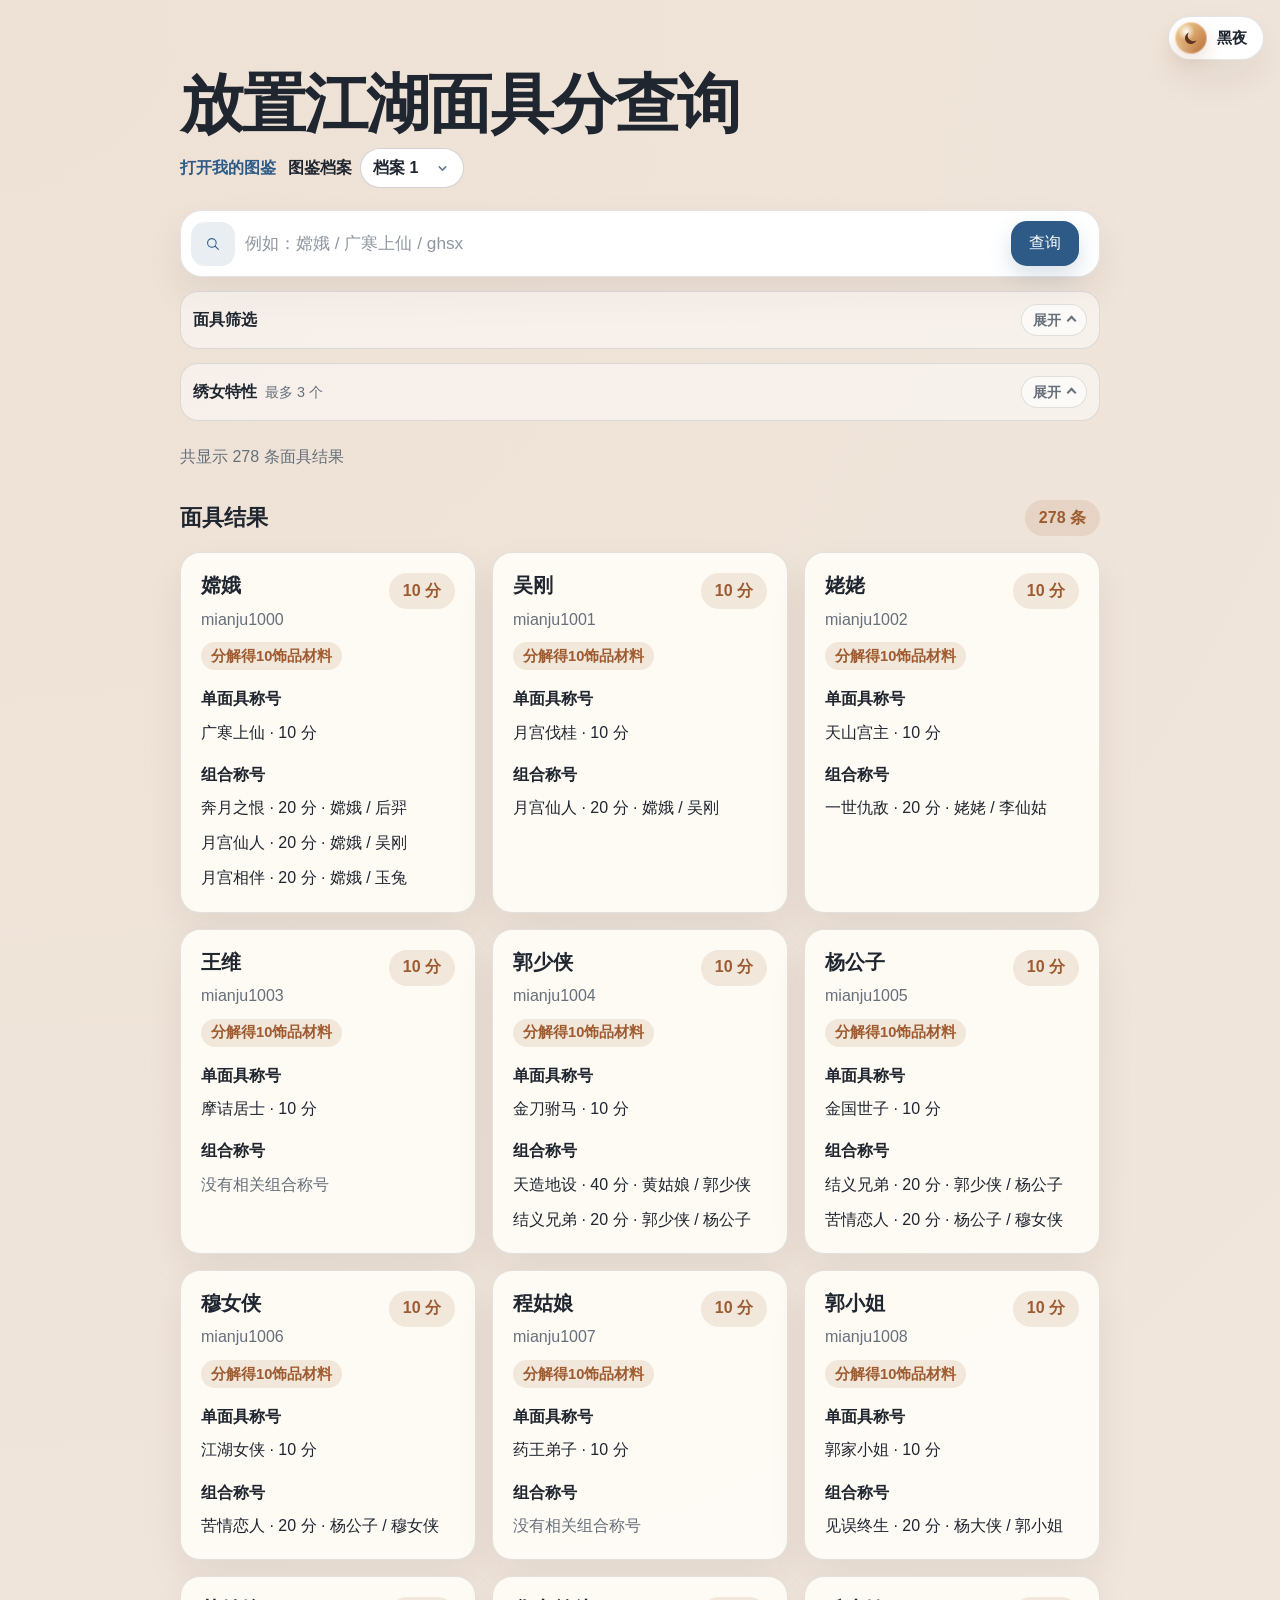
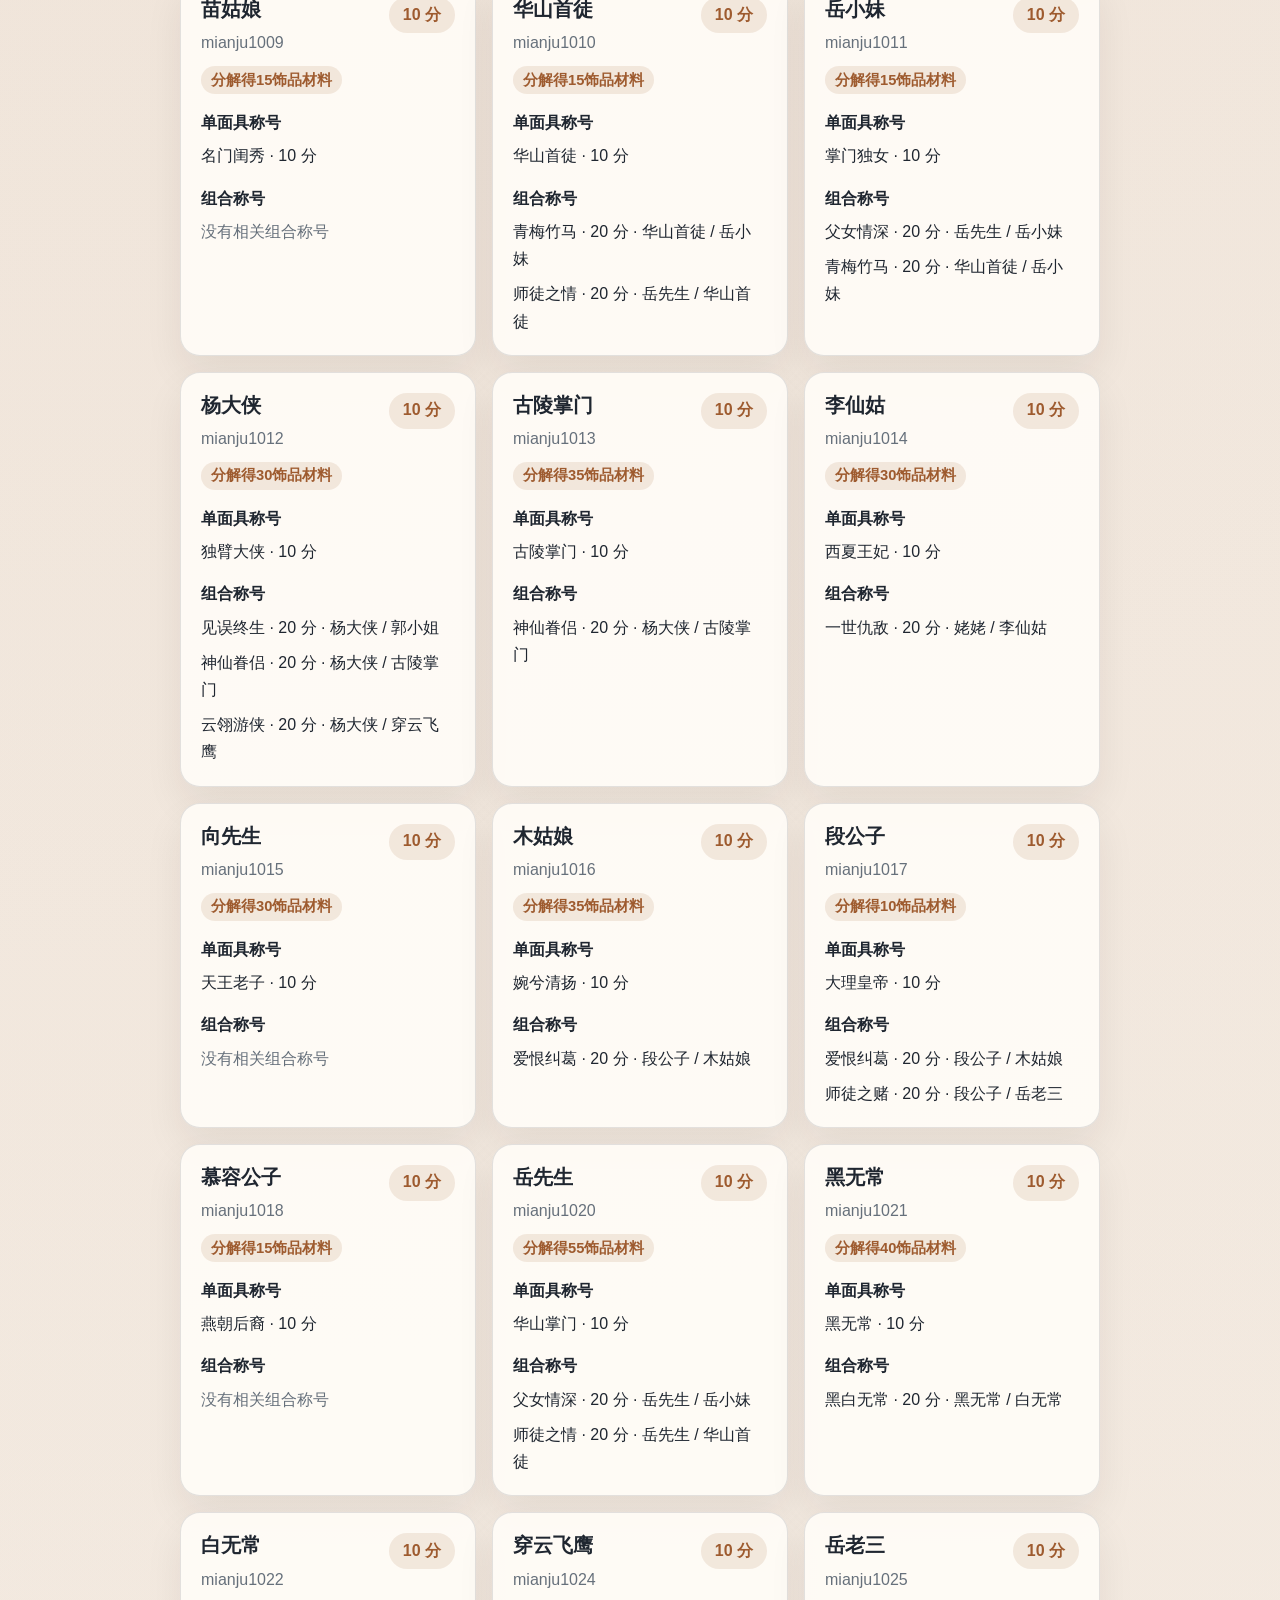
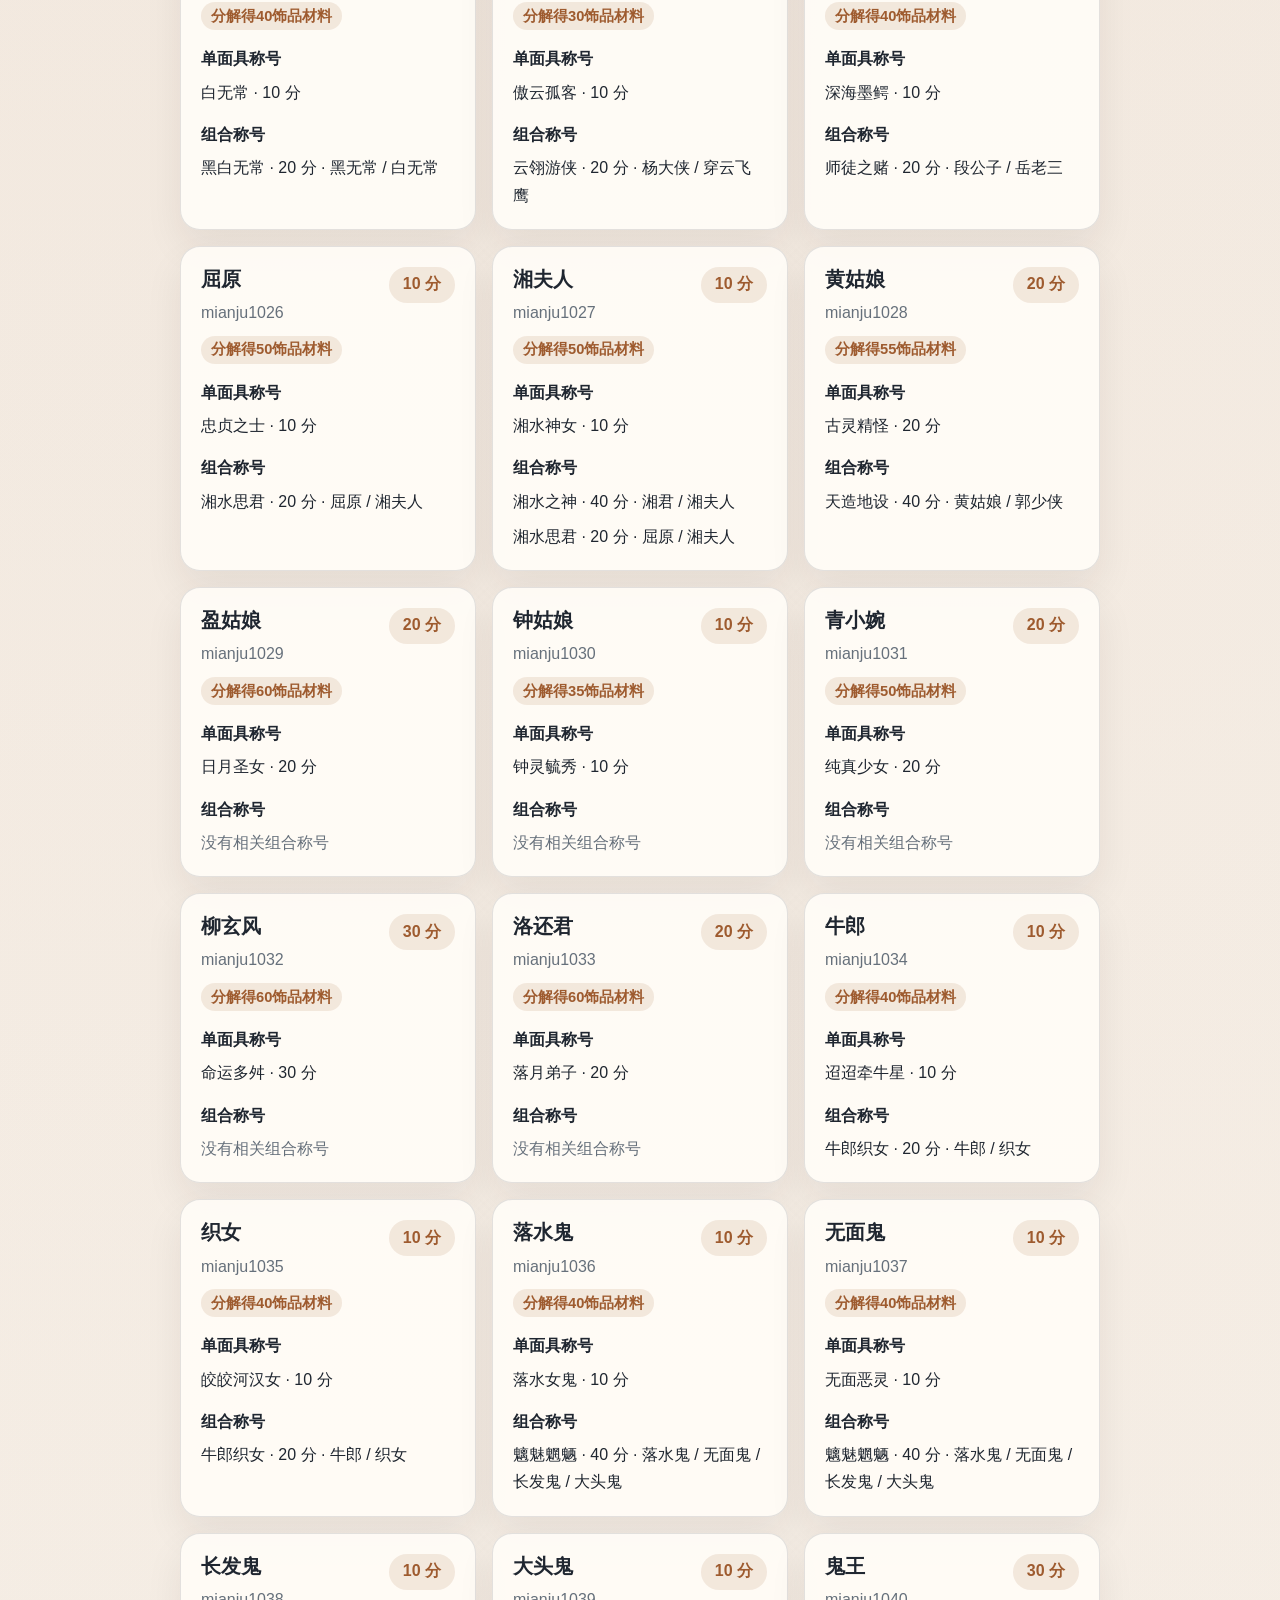
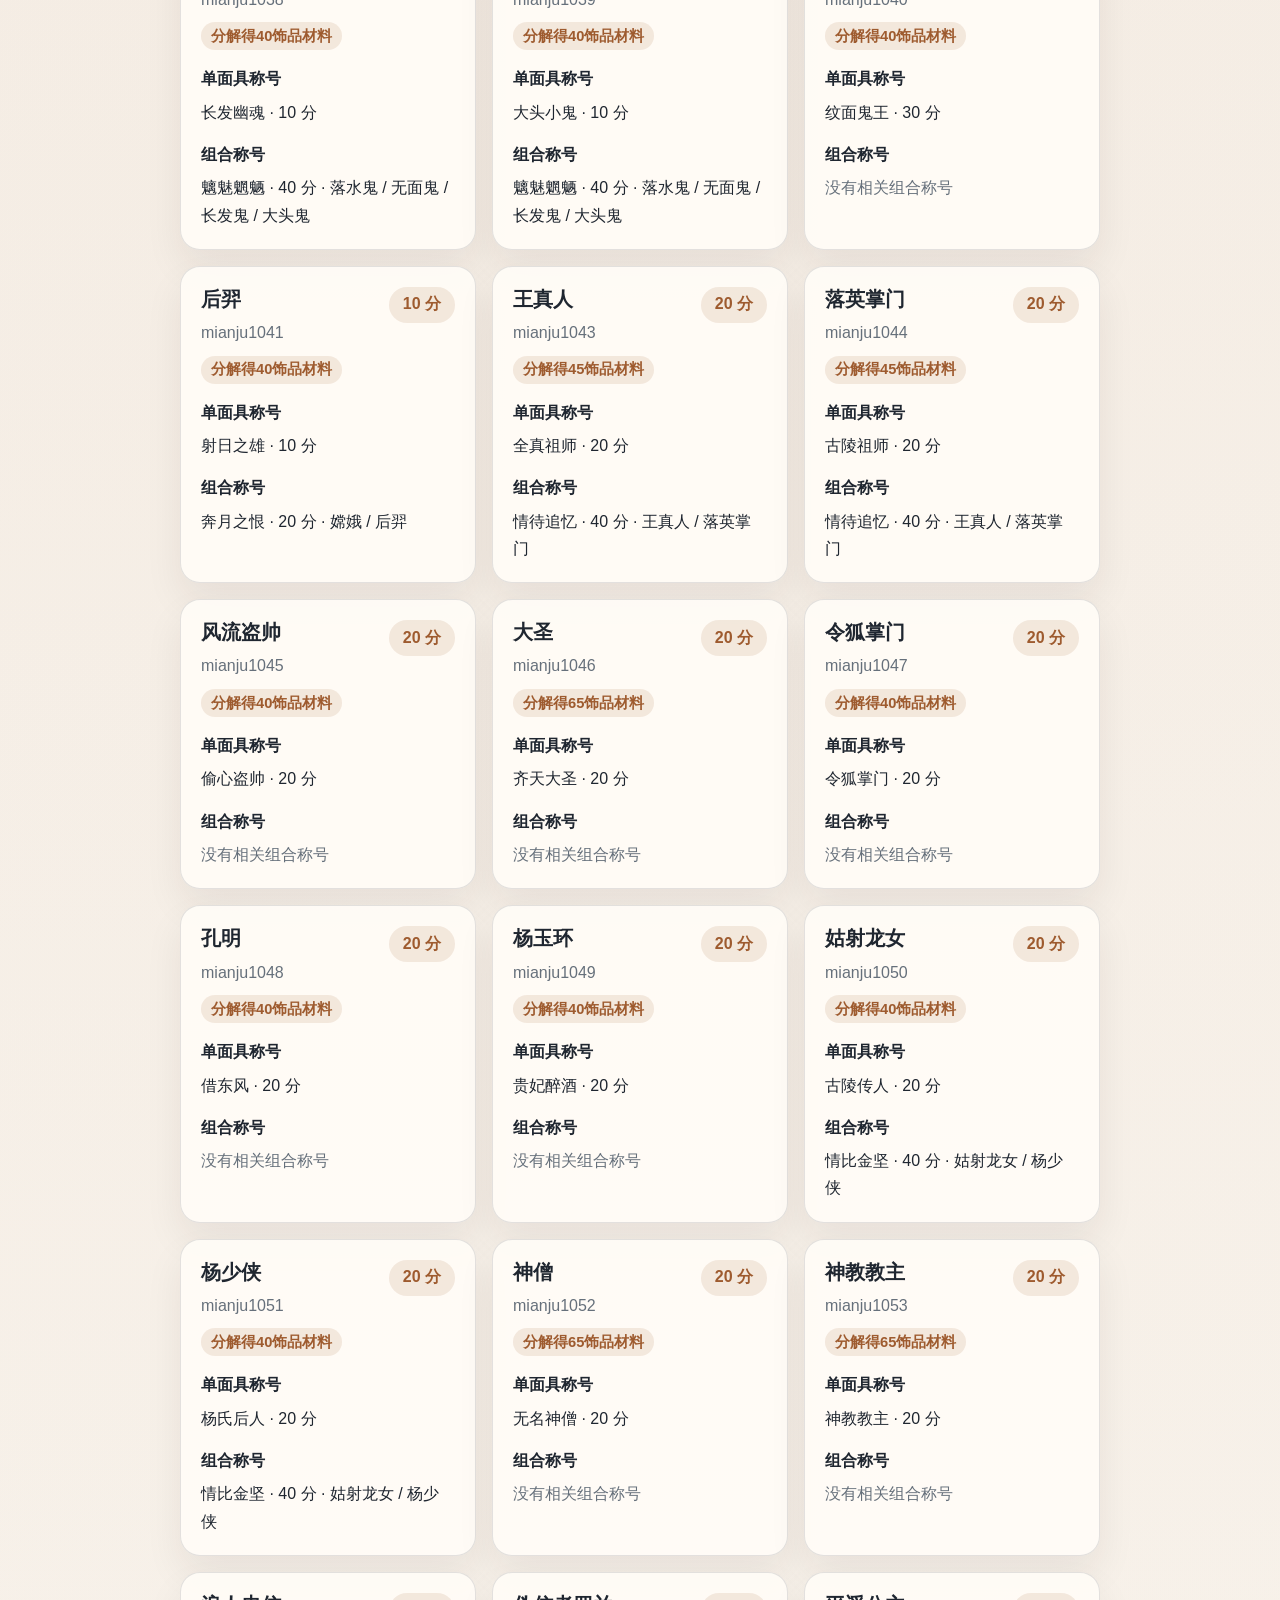
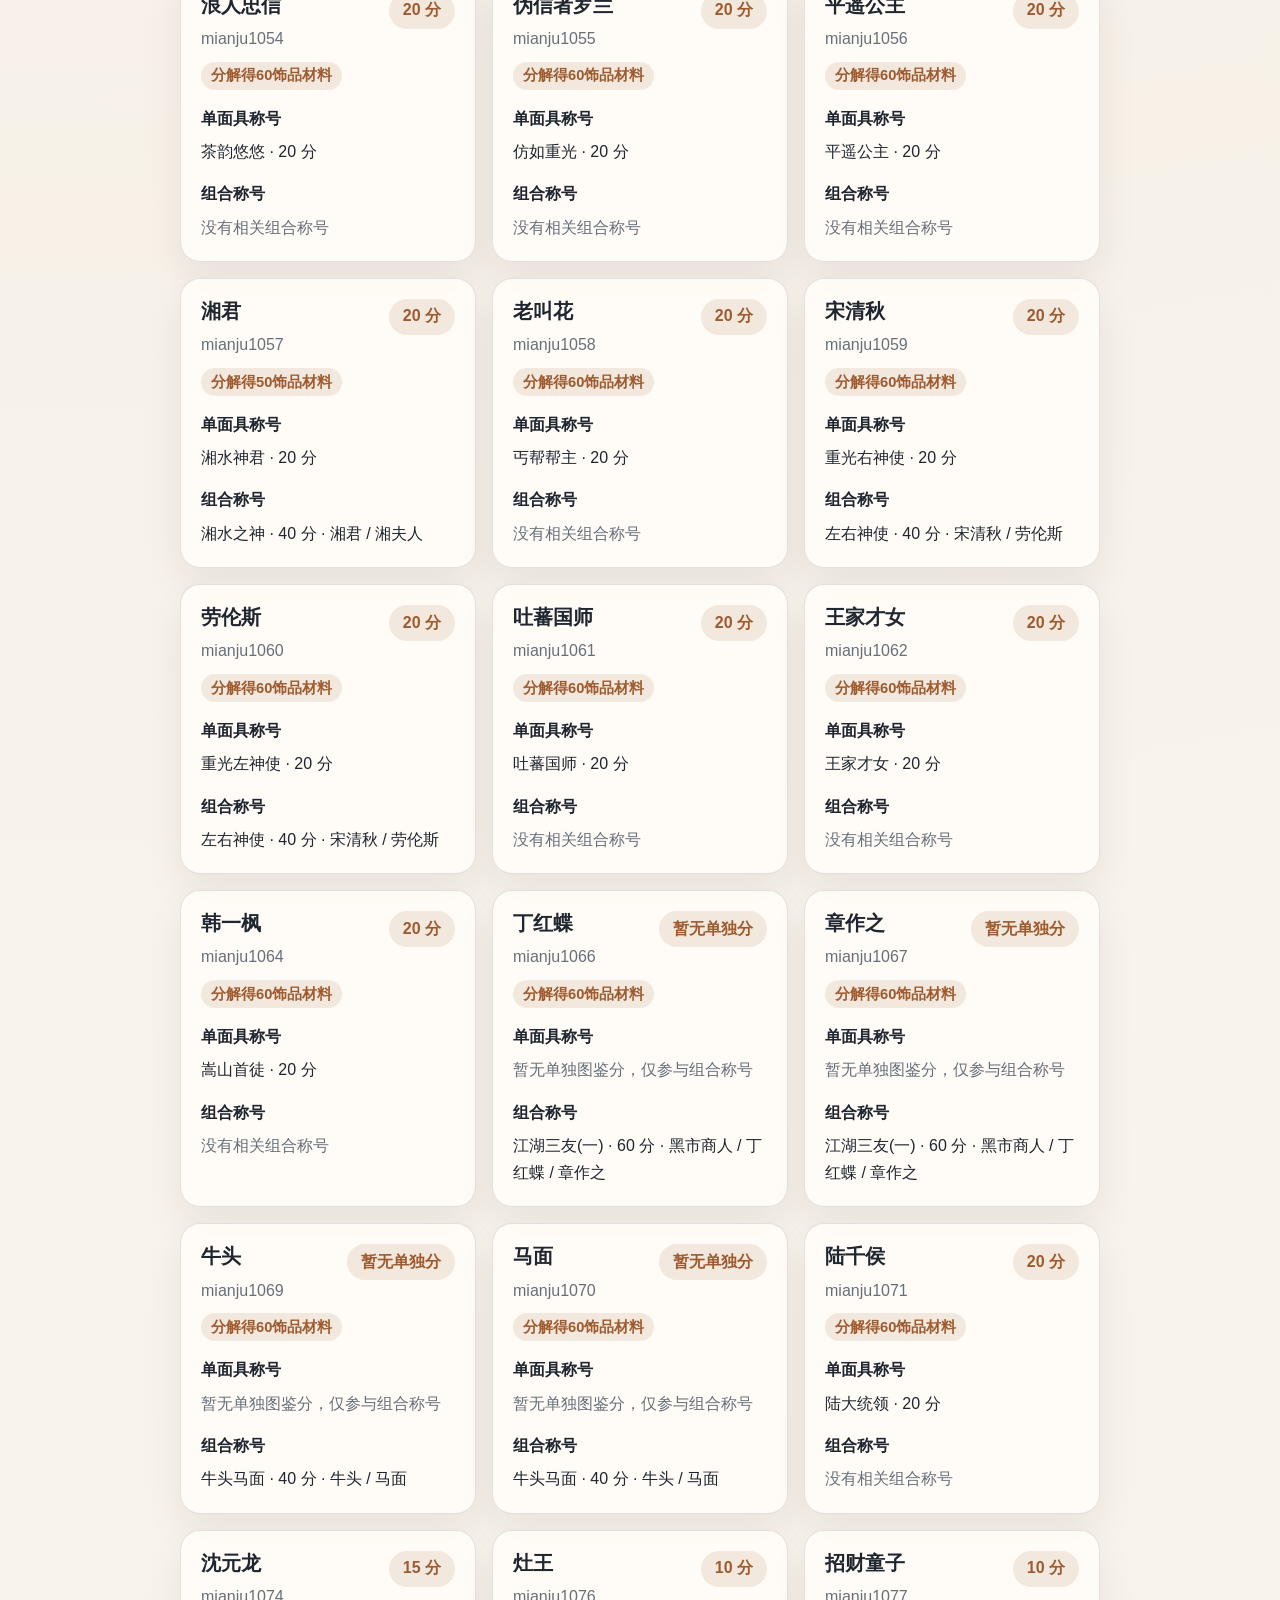
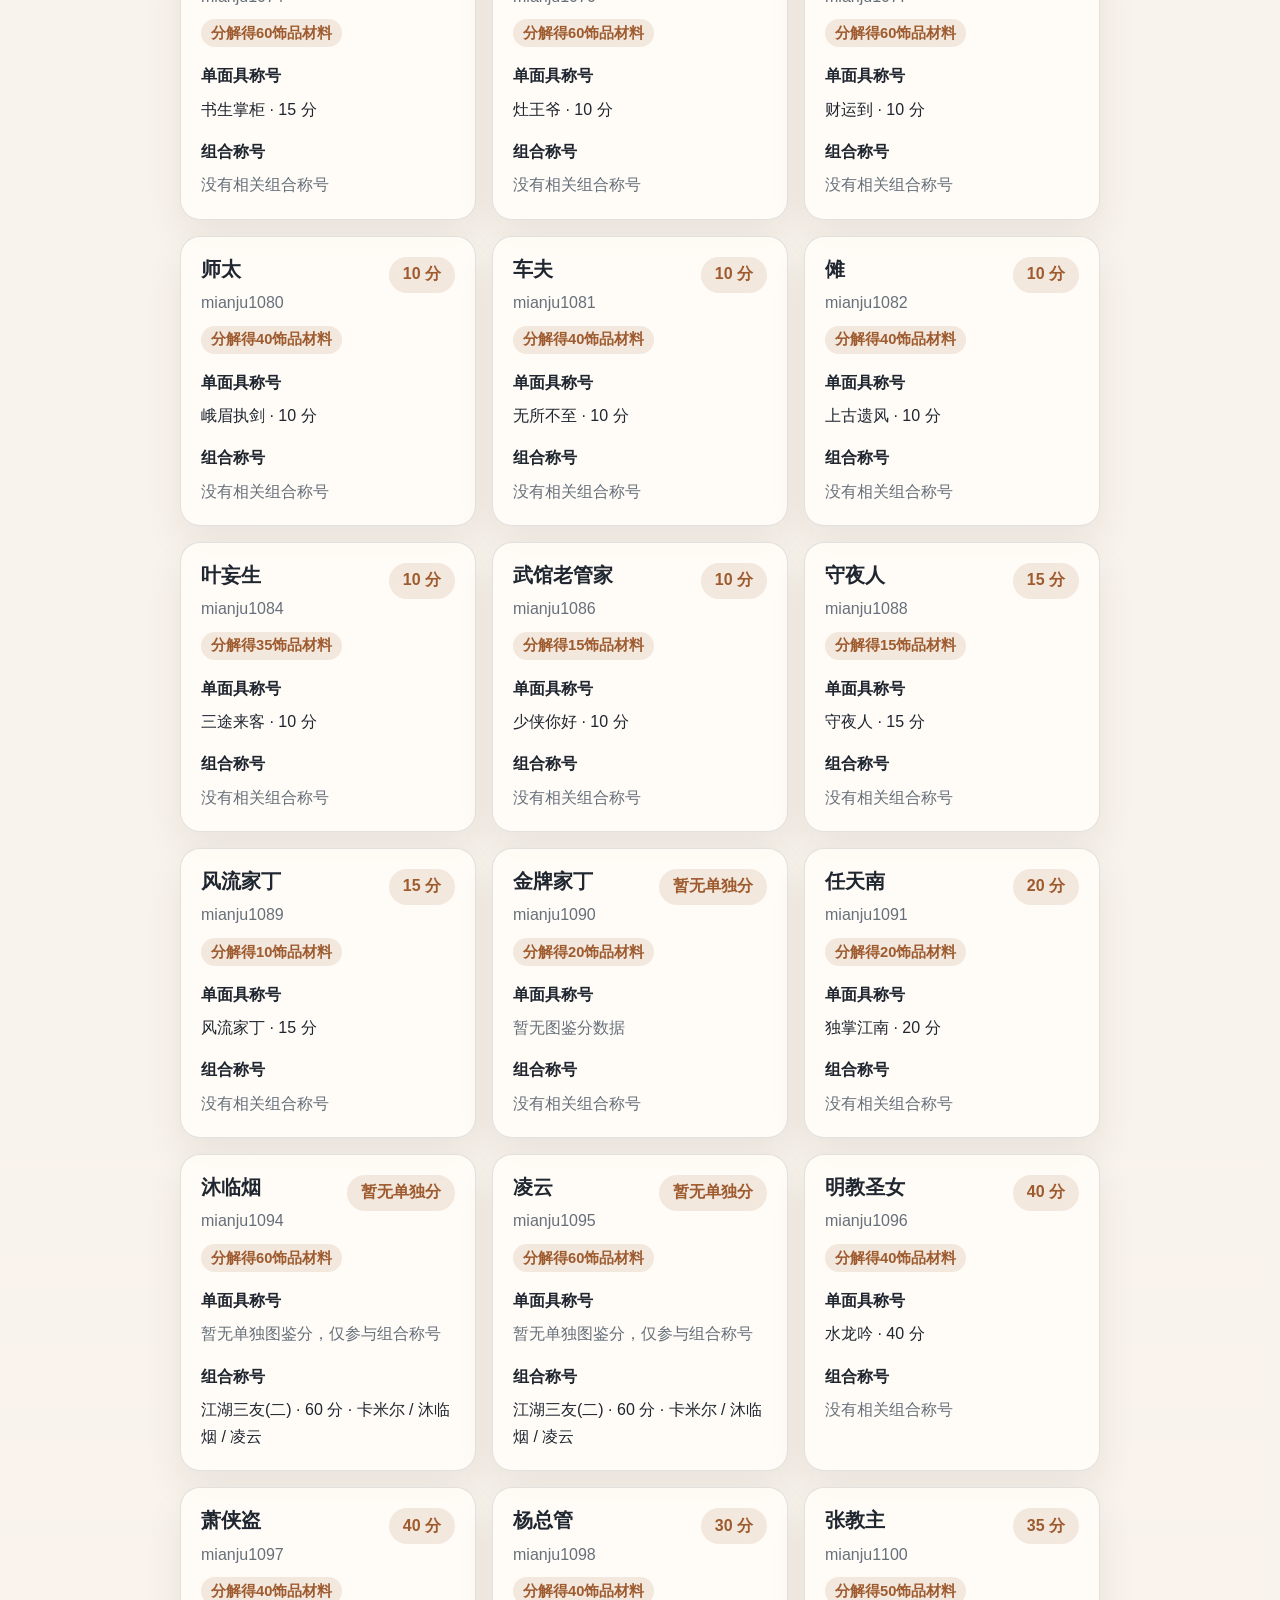
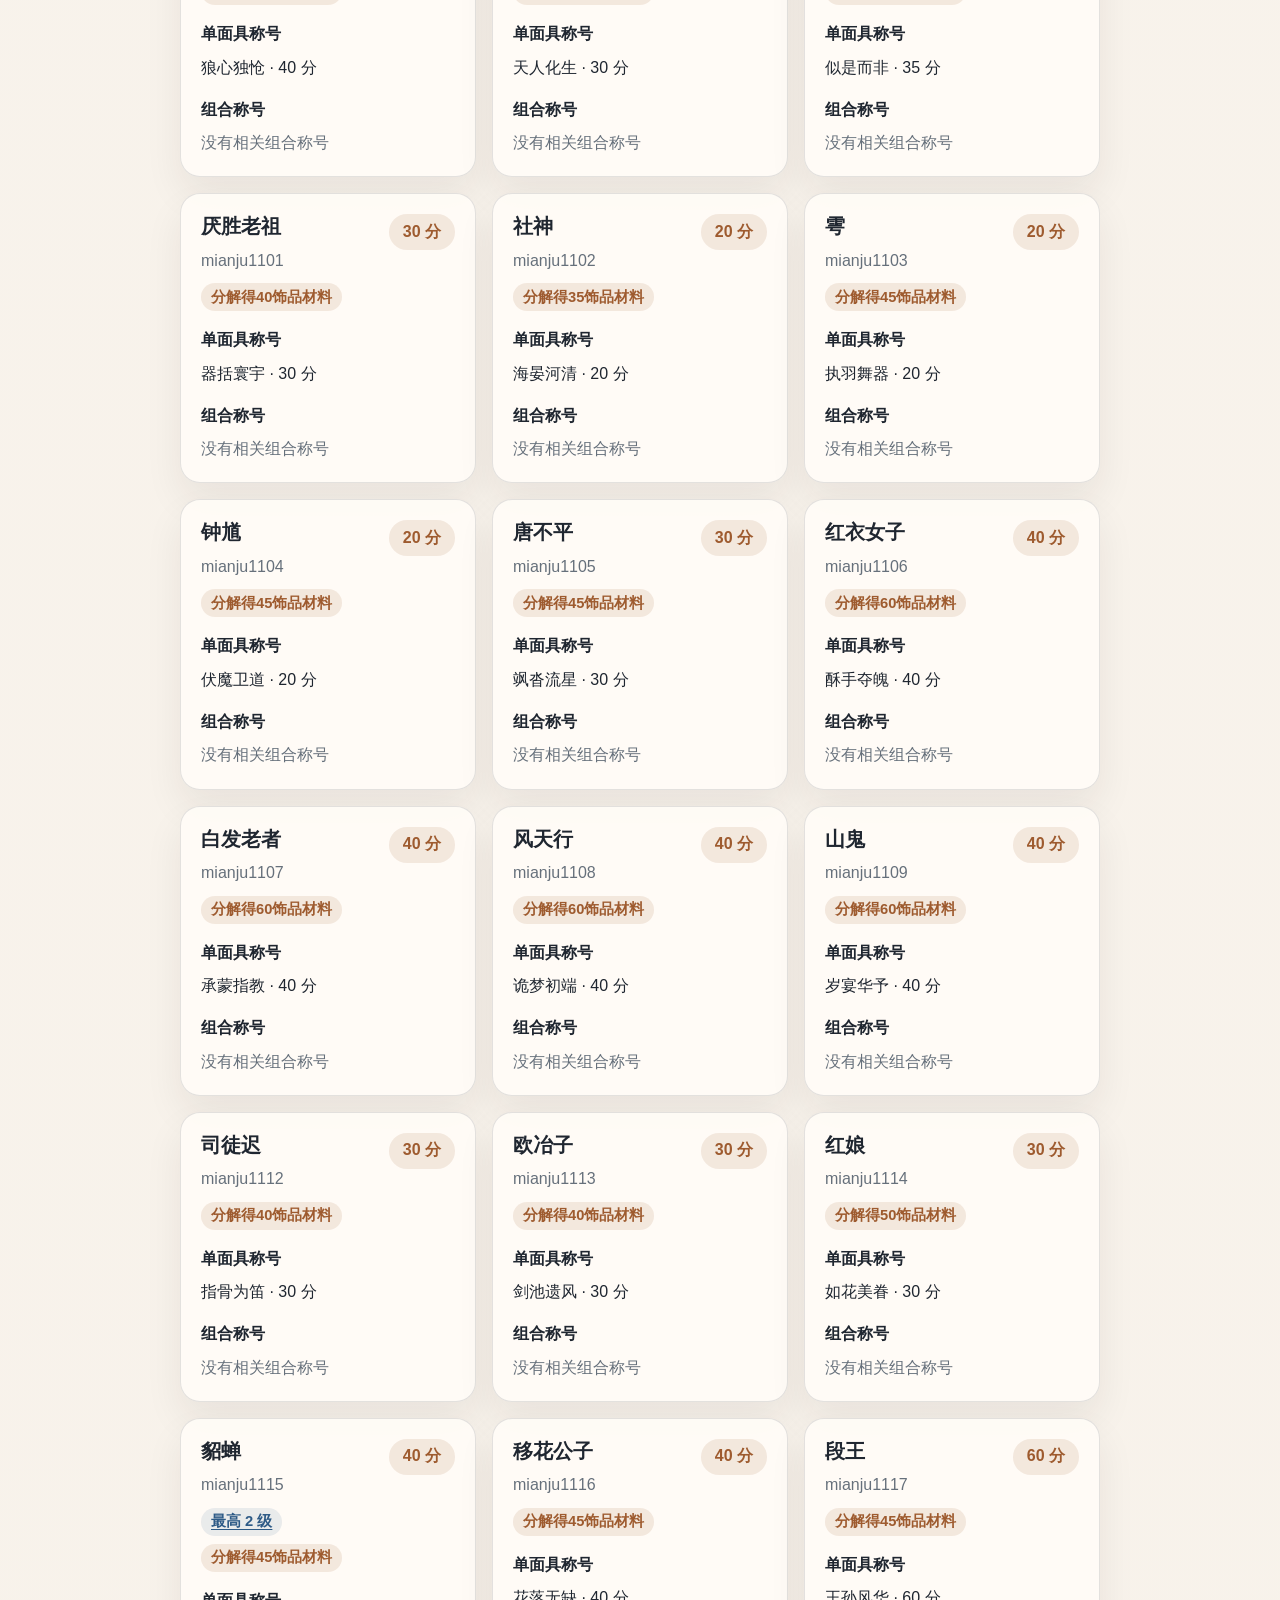
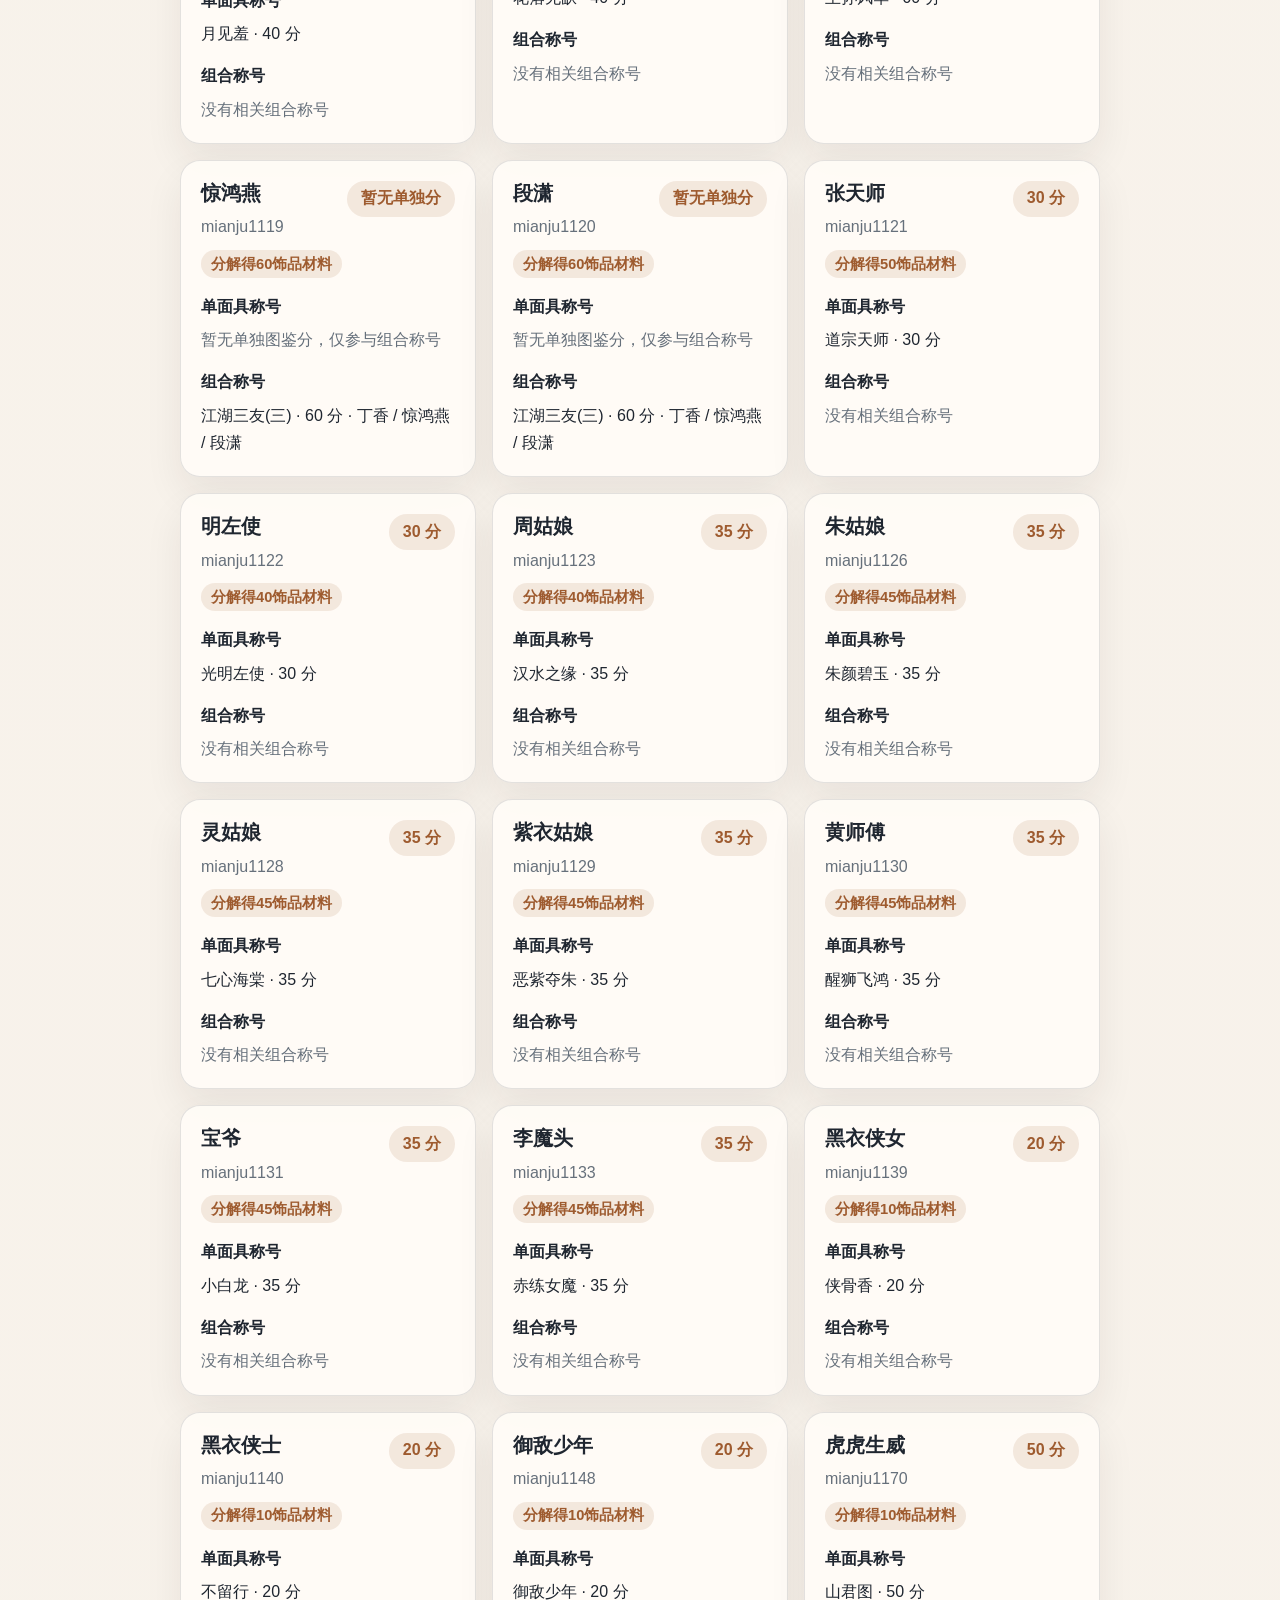
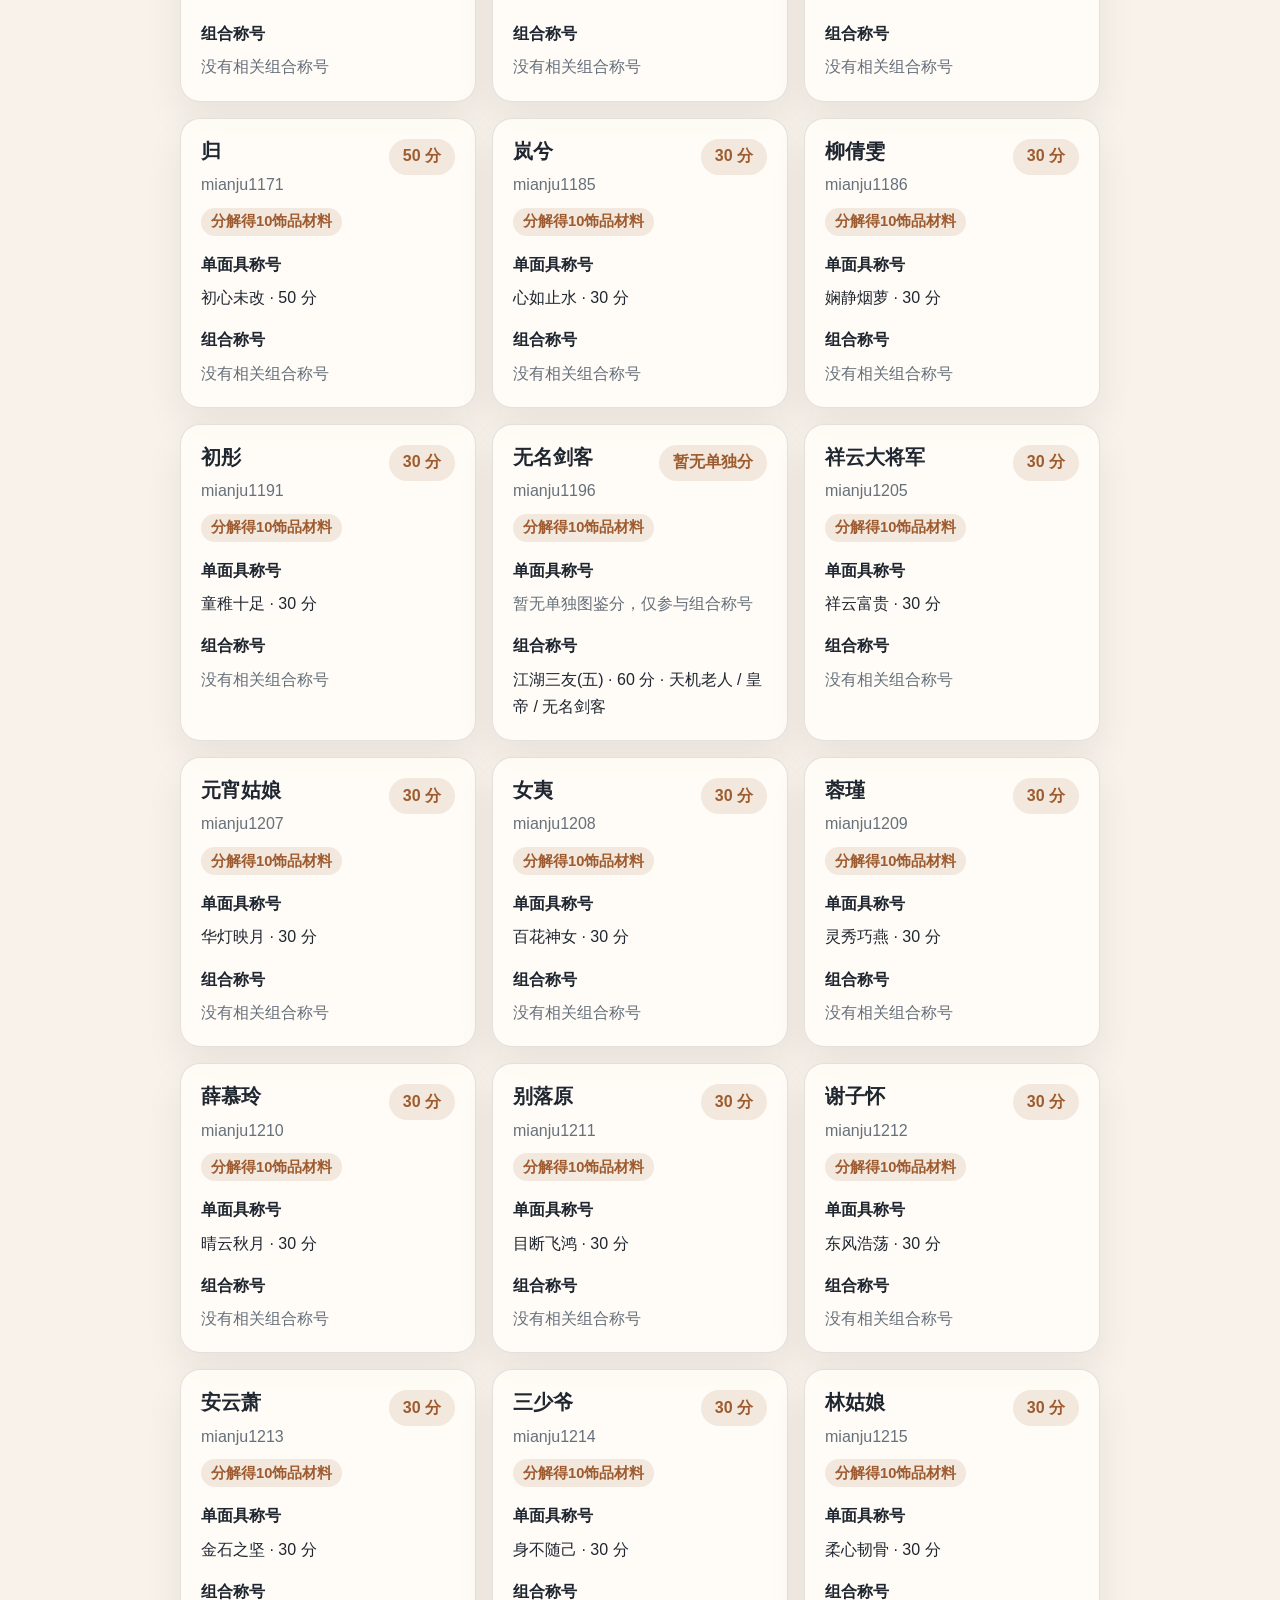
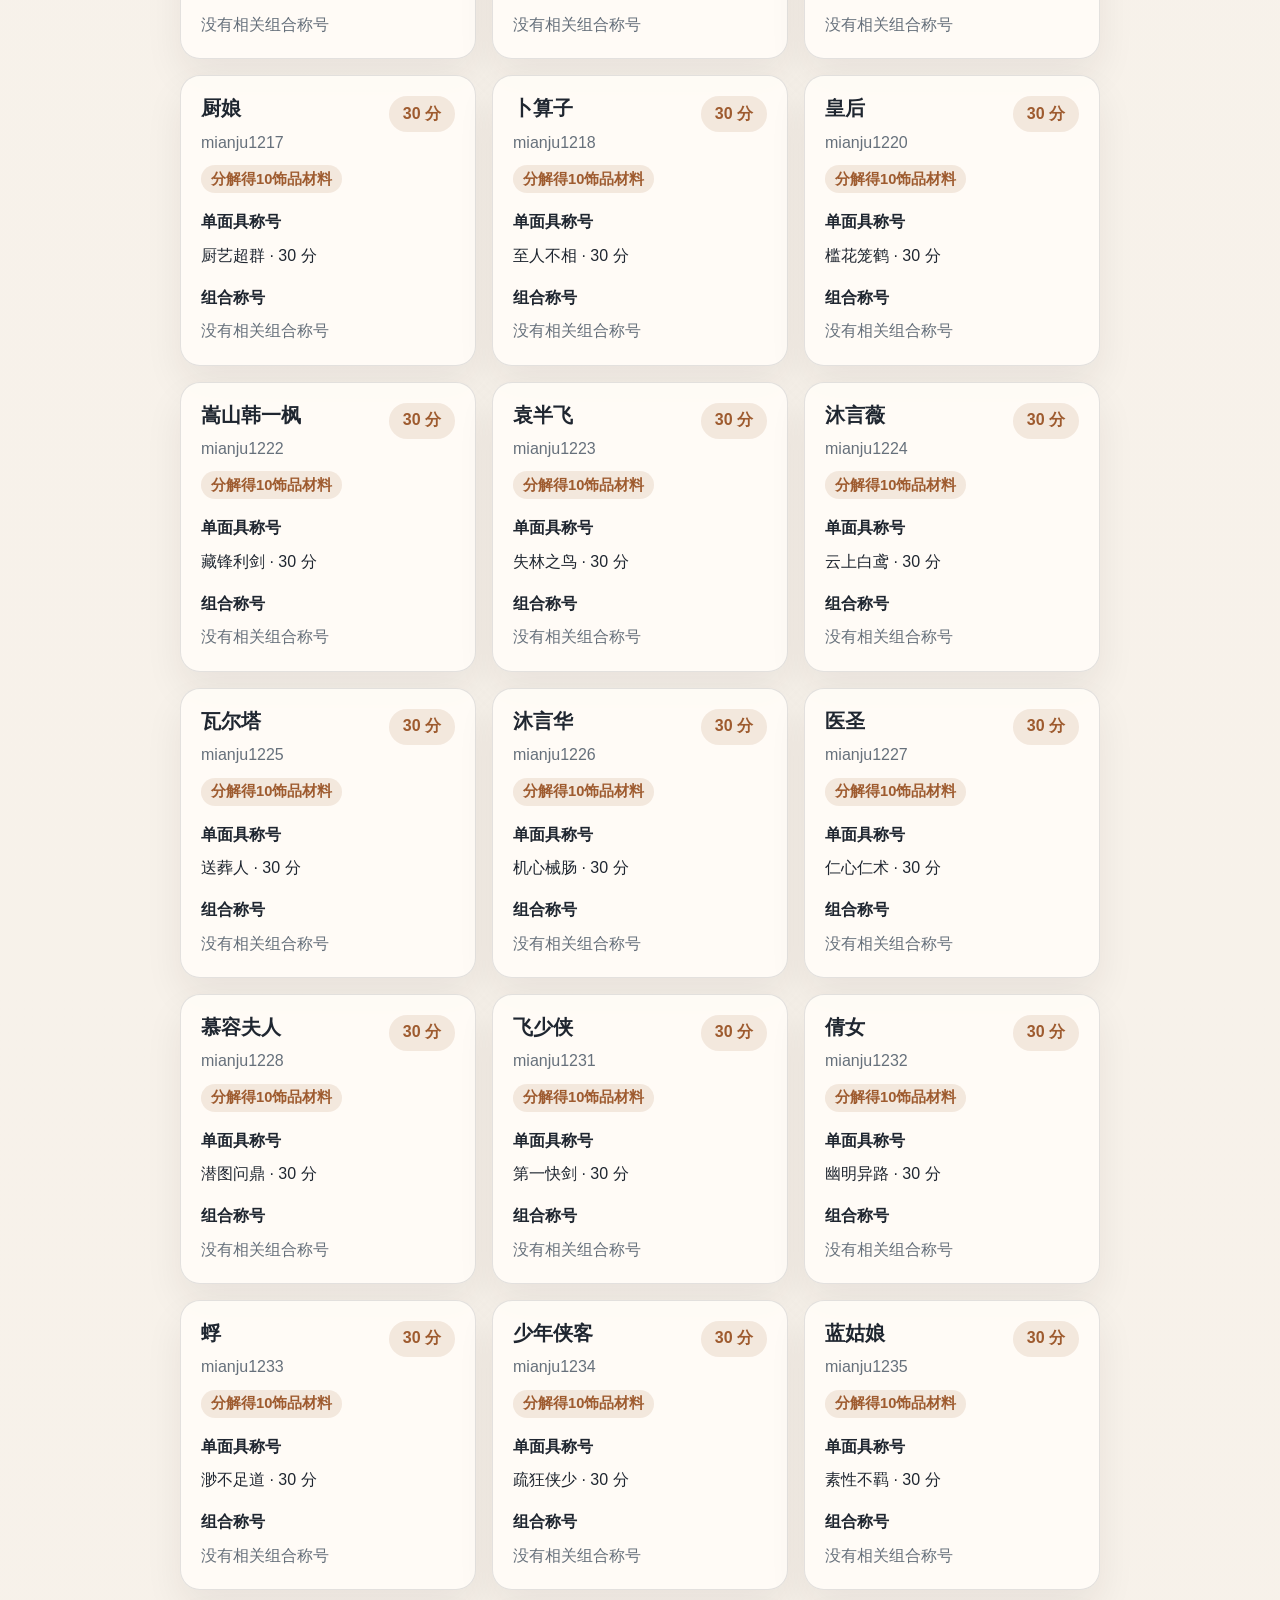
==== index.html @ 66054a43 "新增清理缓存按钮，强制更新新代码" ====
<!DOCTYPE html>
<html lang="zh-CN">
  <head>
    <meta charset="UTF-8" />
    <meta name="viewport" content="width=device-width, initial-scale=1.0" />
    <title>放置江湖面具分查询</title>
    <meta
      name="description"
      content="输入面具名、图鉴称号或拼音，实时查询面具图鉴分与组合称号分。"
    />
    <link rel="icon" href="data:," />
    <script>
      (() => {
        try {
          const theme = localStorage.getItem("mask-score-theme");
          if (theme === "light" || theme === "dark") {
            document.documentElement.dataset.theme = theme;
          }
        } catch (error) {}
      })();
    </script>
    <link rel="stylesheet" href="./styles.css?v=20260520-runtime-cache1" />
  </head>
  <body>
    <button
      id="theme-toggle"
      class="theme-toggle"
      type="button"
      aria-label="切换为黑夜模式"
      aria-pressed="false"
    >
      <span class="theme-toggle-orbit" aria-hidden="true">
        <span class="theme-toggle-glow"></span>
        <span class="theme-toggle-icon theme-toggle-icon-light">
          <svg viewBox="0 0 24 24" focusable="false">
            <path
              d="M12 5.5a6.5 6.5 0 1 0 0 13 6.5 6.5 0 0 0 0-13Zm0-3 1.1 2.1h-2.2L12 2.5Zm0 19 1.1-2.1h-2.2l1.1 2.1ZM4.7 4.7l2.3.7-1.6 1.6-.7-2.3Zm14.6 14.6-.7-2.3-1.6 1.6 2.3.7ZM2.5 12l2.1-1.1v2.2L2.5 12Zm19 0-2.1-1.1v2.2l2.1-1.1ZM4.7 19.3l.7-2.3 1.6 1.6-2.3.7ZM19.3 4.7l-2.3.7 1.6 1.6.7-2.3Z"
            />
          </svg>
        </span>
        <span class="theme-toggle-icon theme-toggle-icon-dark">
          <svg viewBox="0 0 24 24" focusable="false">
            <path
              d="M20.2 15.2A8.2 8.2 0 0 1 8.8 3.8 8.9 8.9 0 1 0 20.2 15.2Z"
            />
          </svg>
        </span>
      </span>
      <span id="theme-toggle-text" class="theme-toggle-text">黑夜</span>
    </button>
    <main class="page">
      <section class="masthead">
        <h1>放置江湖面具分查询</h1>
        <p class="page-links">
          <a href="./inventory.html">打开我的图鉴</a>
          <span class="profile-inline-control">
            <label for="inventory-profile">图鉴档案</label>
            <select id="inventory-profile" class="profile-select">
              <option value="profile-1">档案 1</option>
              <option value="profile-2">档案 2</option>
              <option value="profile-3">档案 3</option>
              <option value="profile-4">档案 4</option>
              <option value="profile-5">档案 5</option>
            </select>
          </span>
        </p>
      </section>

      <section class="search-area" aria-label="查询区域">
        <label class="sr-only" for="query-input">输入内容</label>

        <form id="search-form" class="search-form">
          <div class="input-shell">
            <span class="input-icon" aria-hidden="true">
              <svg viewBox="0 0 24 24" focusable="false">
                <path
                  d="M10.5 4a6.5 6.5 0 1 0 4.03 11.6l4.43 4.43 1.06-1.06-4.43-4.43A6.5 6.5 0 0 0 10.5 4Zm0 1.5a5 5 0 1 1 0 10 5 5 0 0 1 0-10Z"
                />
              </svg>
            </span>
            <input
              id="query-input"
              name="query"
              type="search"
              inputmode="search"
              placeholder="例如：嫦娥 / 广寒上仙 / ghsx"
              autocomplete="off"
              spellcheck="false"
            />
            <button
              id="clear-button"
              class="ghost-button"
              type="button"
              hidden
              aria-label="清空输入"
            >
              清空
            </button>
            <button class="primary-button" type="submit">查询</button>
          </div>
        </form>

        <div id="suggestions" class="suggestions" hidden></div>

        <form id="mask-filter-form" class="filter-form" aria-label="面具筛选">
          <div class="form-panel-head">
            <span class="filter-title">面具筛选</span>
            <button
              id="mask-filter-toggle"
              class="collapse-toggle"
              type="button"
              aria-controls="mask-filter-content"
              aria-expanded="true"
            >
              <span class="collapse-toggle-label">收起</span>
              <span class="collapse-toggle-icon" aria-hidden="true"></span>
            </button>
          </div>
          <div id="mask-filter-content" class="filter-content">
            <div class="filter-group" role="group" aria-labelledby="upgrade-filter-title">
              <span id="upgrade-filter-title" class="filter-group-title">升级</span>
              <label class="filter-option">
                <input type="checkbox" name="upgrade-filter" value="upgradable" />
                <span>可升级</span>
              </label>
              <label class="filter-option">
                <input type="checkbox" name="upgrade-filter" value="not-upgradable" />
                <span>不可升级</span>
              </label>
            </div>
            <div class="filter-group" role="group" aria-labelledby="decompose-filter-title">
              <span id="decompose-filter-title" class="filter-group-title">分解</span>
              <label class="filter-option">
                <input type="checkbox" name="decompose-filter" value="decomposable" />
                <span>可分解</span>
              </label>
              <label class="filter-option">
                <input type="checkbox" name="decompose-filter" value="not-decomposable" />
                <span>不可分解</span>
              </label>
            </div>
          </div>
        </form>

        <form id="trait-form" class="trait-form" aria-label="绣女特性加成" hidden>
          <div class="form-panel-head">
            <div class="trait-copy">
              <span class="trait-title">绣女特性</span>
              <span class="trait-limit">最多 3 个</span>
            </div>
            <button
              id="trait-toggle"
              class="collapse-toggle"
              type="button"
              aria-controls="trait-content"
              aria-expanded="true"
            >
              <span class="collapse-toggle-label">收起</span>
              <span class="collapse-toggle-icon" aria-hidden="true"></span>
            </button>
          </div>
          <div id="trait-content" class="trait-content">
            <div id="trait-options" class="trait-options"></div>
            <output id="trait-bonus" class="trait-bonus">总加成 0%</output>
          </div>
        </form>
      </section>

      <section id="status" class="status" aria-live="polite">
        正在加载数据...
      </section>

      <section id="results" class="results" hidden>
        <div id="mask-section" class="result-group" hidden>
          <div class="group-header">
            <h2>面具结果</h2>
            <span id="mask-count" class="pill"></span>
          </div>
          <div id="mask-list" class="card-grid"></div>
        </div>

        <div id="achievement-section" class="result-group" hidden>
          <div class="group-header">
            <h2>称号结果</h2>
            <span id="achievement-count" class="pill"></span>
          </div>
          <div id="achievement-list" class="card-grid"></div>
        </div>
      </section>
    </main>

    <template id="mask-card-template">
      <article class="card">
        <div class="card-top">
          <div class="card-heading">
            <h3 class="card-title"></h3>
            <p class="card-subtitle"></p>
            <p class="alias-line" hidden></p>
            <div class="mask-meta" hidden>
              <details class="upgrade-costs" hidden>
                <summary class="info-chip level-chip"></summary>
                <ul class="upgrade-cost-list"></ul>
              </details>
              <span class="info-chip decompose-chip" hidden></span>
            </div>
          </div>
          <span class="score-badge"></span>
        </div>
        <div class="card-body">
          <div class="detail-block">
            <p class="detail-label">单面具称号</p>
            <p class="direct-line"></p>
          </div>
          <div class="detail-block">
            <p class="detail-label">组合称号</p>
            <ul class="detail-list"></ul>
          </div>
        </div>
      </article>
    </template>

    <template id="achievement-card-template">
      <article class="card">
        <div class="card-top">
          <div class="card-heading">
            <h3 class="card-title"></h3>
            <p class="card-subtitle"></p>
          </div>
          <span class="score-badge"></span>
        </div>
        <div class="card-body">
          <div class="detail-block">
            <p class="detail-label">所需面具</p>
            <ul class="detail-list"></ul>
          </div>
        </div>
      </article>
    </template>

    <script src="./vendor/pinyin-pro.js" defer></script>
    <script src="./app.js?v=20260520-runtime-cache1" defer></script>
  </body>
</html>
---- styles.css ----
:root {
  color-scheme: light;
  --bg: #f5efe7;
  --surface: rgba(255, 252, 247, 0.92);
  --surface-strong: rgba(255, 255, 255, 0.98);
  --ink: #1f2630;
  --muted: #66707b;
  --line: rgba(31, 38, 48, 0.12);
  --accent: #2d5a86;
  --accent-soft: rgba(45, 90, 134, 0.1);
  --warm: #9e5b2f;
  --warm-soft: rgba(158, 91, 47, 0.12);
  --shadow: 0 18px 38px rgba(42, 35, 27, 0.07);
  --radius-lg: 20px;
  --radius-md: 16px;
  --radius-sm: 999px;
  --transition: 180ms ease-out;
}

:root[data-theme="dark"] {
  color-scheme: dark;
  --bg: #14181d;
  --surface: rgba(27, 32, 39, 0.9);
  --surface-strong: rgba(31, 37, 45, 0.96);
  --ink: #d6dce4;
  --muted: #9ca7b4;
  --line: rgba(214, 220, 228, 0.12);
  --accent: #79a6d2;
  --accent-soft: rgba(121, 166, 210, 0.16);
  --warm: #d6b183;
  --warm-soft: rgba(214, 177, 131, 0.14);
  --shadow: 0 18px 42px rgba(0, 0, 0, 0.34);
}

* {
  box-sizing: border-box;
}

[hidden] {
  display: none !important;
}

html {
  scroll-behavior: smooth;
}

body {
  margin: 0;
  min-height: 100vh;
  font-family: "Noto Sans SC", "PingFang SC", "Microsoft YaHei", sans-serif;
  color: var(--ink);
  transition: color 280ms ease-out;
  background:
    radial-gradient(circle at top left, rgba(158, 91, 47, 0.12), transparent 24%),
    linear-gradient(180deg, #f9f4ed 0%, var(--bg) 100%);
}

:root[data-theme="dark"] body {
  background:
    radial-gradient(circle at top left, rgba(121, 166, 210, 0.14), transparent 24%),
    linear-gradient(180deg, #181d24 0%, var(--bg) 100%);
}

button,
input {
  font: inherit;
}

button {
  cursor: pointer;
}

.theme-toggle {
  position: fixed;
  top: 16px;
  right: 16px;
  z-index: 10;
  display: inline-flex;
  align-items: center;
  gap: 9px;
  min-height: 44px;
  padding: 5px 15px 5px 6px;
  border: 1px solid var(--line);
  border-radius: var(--radius-sm);
  background: var(--surface-strong);
  color: var(--ink);
  box-shadow: var(--shadow);
  font-size: 0.94rem;
  font-weight: 800;
  line-height: 1;
  transition:
    transform var(--transition),
    background-color var(--transition),
    color var(--transition),
    border-color var(--transition),
    box-shadow var(--transition);
}

.theme-toggle:hover,
.theme-toggle:focus-visible {
  transform: translateY(-1px);
  border-color: rgba(45, 90, 134, 0.34);
  color: var(--accent);
}

.theme-toggle:focus-visible {
  outline: 3px solid var(--accent-soft);
  outline-offset: 3px;
}

.theme-toggle-orbit {
  position: relative;
  display: inline-flex;
  align-items: center;
  justify-content: center;
  width: 32px;
  height: 32px;
  overflow: hidden;
  border-radius: 50%;
  background:
    radial-gradient(circle at 35% 30%, rgba(255, 255, 255, 0.95), transparent 28%),
    linear-gradient(135deg, #f4d69c, #b76b34);
  box-shadow:
    inset 0 0 0 1px rgba(255, 255, 255, 0.42),
    0 8px 18px rgba(158, 91, 47, 0.18);
  will-change: transform;
  transition:
    box-shadow 320ms ease-out,
    transform 320ms cubic-bezier(0.2, 0.8, 0.2, 1);
}

.theme-toggle-glow {
  position: absolute;
  inset: -8px;
  border-radius: inherit;
  background:
    conic-gradient(from 90deg, transparent, rgba(255, 255, 255, 0.7), transparent 42%);
  opacity: 0.5;
  transform: translateX(-18px) rotate(18deg);
  transition:
    opacity 320ms ease-out,
    transform 420ms cubic-bezier(0.2, 0.8, 0.2, 1);
}

.theme-toggle-icon {
  position: absolute;
  inset: 0;
  display: inline-flex;
  align-items: center;
  justify-content: center;
  color: #5d361e;
  transition:
    opacity 240ms ease-out,
    color 260ms ease-out,
    transform 360ms cubic-bezier(0.2, 0.8, 0.2, 1);
}

.theme-toggle-icon svg {
  width: 16px;
  height: 16px;
  fill: currentColor;
}

.theme-toggle-icon-light {
  opacity: 0;
  transform: translateY(14px) rotate(-70deg) scale(0.72);
}

.theme-toggle-icon-dark {
  opacity: 1;
  transform: translateY(0) rotate(0deg) scale(1);
}

.theme-toggle-text {
  display: inline-block;
  min-width: 2.1em;
  text-align: center;
  transition:
    opacity 220ms ease-out,
    transform 260ms cubic-bezier(0.2, 0.8, 0.2, 1);
}

.theme-toggle.is-switching .theme-toggle-orbit {
  animation: theme-orbit-pop 420ms cubic-bezier(0.2, 0.8, 0.2, 1);
}

.theme-toggle.is-switching .theme-toggle-glow {
  opacity: 0.9;
  transform: translateX(18px) rotate(150deg);
}

.theme-toggle.is-switching .theme-toggle-text {
  animation: theme-text-flip 300ms ease-out;
}

:root[data-theme="dark"] .theme-toggle-orbit {
  background:
    radial-gradient(circle at 64% 35%, rgba(255, 255, 255, 0.78), transparent 11%),
    linear-gradient(135deg, #263241, #0f151d);
  box-shadow:
    inset 0 0 0 1px rgba(255, 255, 255, 0.13),
    0 8px 18px rgba(0, 0, 0, 0.28);
}

:root[data-theme="dark"] .theme-toggle-icon-light {
  color: #f2ca73;
  opacity: 1;
  transform: translateY(0) rotate(0deg) scale(1);
}

:root[data-theme="dark"] .theme-toggle-icon-dark {
  opacity: 0;
  transform: translateY(-14px) rotate(70deg) scale(0.72);
}

.page {
  width: min(920px, calc(100% - 32px));
  margin: 0 auto;
  padding: 72px 0 72px;
}

.masthead {
  margin-bottom: 22px;
}

.masthead h1 {
  margin: 0;
  font-size: clamp(2.3rem, 5vw, 4rem);
  line-height: 1;
  letter-spacing: -0.03em;
}

.intro {
  margin: 14px 0 0;
  max-width: 34rem;
  font-size: 1.08rem;
  line-height: 1.7;
  color: var(--muted);
}

.page-links {
  display: flex;
  flex-wrap: wrap;
  align-items: center;
  gap: 10px 12px;
  margin: 12px 0 0;
  font-size: 1rem;
  font-weight: 800;
  line-height: 1.5;
}

.page-links a {
  color: var(--accent);
  text-decoration: none;
}

.page-links a:hover,
.page-links a:focus-visible {
  text-decoration: underline;
  text-underline-offset: 4px;
}

.profile-inline-control {
  display: inline-flex;
  align-items: center;
  gap: 8px;
  color: var(--ink);
  font-weight: 800;
}

.search-area {
  margin-top: 8px;
}

.sr-only {
  position: absolute;
  width: 1px;
  height: 1px;
  padding: 0;
  margin: -1px;
  overflow: hidden;
  clip: rect(0, 0, 0, 0);
  white-space: nowrap;
  border: 0;
}

.search-form {
  margin: 0;
}

.input-shell {
  display: grid;
  grid-template-columns: auto minmax(0, 1fr) auto auto;
  align-items: center;
  gap: 10px;
  padding: 10px;
  border-radius: 22px;
  background: var(--surface-strong);
  border: 1px solid var(--line);
  box-shadow: var(--shadow);
}

.input-shell:focus-within {
  border-color: rgba(45, 90, 134, 0.34);
  box-shadow:
    0 18px 38px rgba(42, 35, 27, 0.07),
    0 0 0 5px rgba(45, 90, 134, 0.08);
}

.input-icon {
  display: inline-flex;
  align-items: center;
  justify-content: center;
  width: 44px;
  height: 44px;
  border-radius: 14px;
  background: var(--accent-soft);
  color: var(--accent);
}

.input-icon svg {
  width: 18px;
  height: 18px;
  fill: currentColor;
}

.search-form input {
  width: 100%;
  padding: 0;
  border: 0;
  background: transparent;
  color: var(--ink);
  font-size: 1.08rem;
}

.search-form input::placeholder {
  color: #8e97a1;
}

.search-form input:focus {
  outline: 0;
}

.ghost-button,
.primary-button,
.suggestion-item {
  border: 0;
  transition:
    transform var(--transition),
    background-color var(--transition),
    color var(--transition),
    border-color var(--transition),
    box-shadow var(--transition);
}

.ghost-button {
  padding: 10px 14px;
  border-radius: 14px;
  background: transparent;
  color: var(--muted);
}

.ghost-button:hover,
.ghost-button:focus-visible {
  background: rgba(31, 38, 48, 0.06);
  color: var(--ink);
}

.ghost-button:disabled {
  cursor: default;
  opacity: 0.58;
}

.primary-button {
  padding: 12px 18px;
  border-radius: 16px;
  background: var(--accent);
  color: #fff;
  box-shadow: 0 10px 22px rgba(45, 90, 134, 0.18);
}

.primary-button:hover,
.primary-button:focus-visible {
  transform: translateY(-1px);
  background: #21486d;
}

.danger-button {
  background: #a95348;
  box-shadow: 0 10px 22px rgba(169, 83, 72, 0.2);
}

.danger-button:hover,
.danger-button:focus-visible {
  background: #8f463d;
}

.suggestions {
  display: flex;
  flex-wrap: wrap;
  gap: 10px;
}

.suggestion-item {
  padding: 10px 14px;
  border-radius: var(--radius-sm);
  background: rgba(255, 255, 255, 0.76);
  border: 1px solid var(--line);
  color: var(--ink);
  font-size: 1rem;
  line-height: 1.35;
}

.suggestion-item:hover,
.suggestion-item:focus-visible {
  transform: translateY(-1px);
  background: #fff;
}

.suggestions {
  margin-top: 12px;
}

.filter-form,
.trait-form {
  display: grid;
  gap: 12px;
  margin-top: 14px;
  padding: 12px;
  border: 1px solid var(--line);
  border-radius: 18px;
  background: rgba(255, 255, 255, 0.48);
}

.form-panel-head {
  display: flex;
  align-items: center;
  justify-content: space-between;
  gap: 12px;
  min-width: 0;
}

.filter-title {
  min-width: max-content;
  font-size: 1rem;
  font-weight: 800;
  line-height: 1.3;
}

.collapse-toggle {
  display: inline-grid;
  grid-auto-flow: column;
  grid-auto-columns: max-content;
  place-items: center;
  align-content: center;
  justify-content: center;
  gap: 7px;
  min-width: 66px;
  min-height: 32px;
  padding: 0 11px;
  border: 1px solid var(--line);
  border-radius: var(--radius-sm);
  background: rgba(255, 255, 255, 0.62);
  color: var(--muted);
  font-size: 0.9rem;
  font-weight: 800;
  line-height: 1;
  transition:
    background-color var(--transition),
    border-color var(--transition),
    color var(--transition);
}

.collapse-toggle-label {
  display: block;
  line-height: 1;
}

.collapse-toggle-icon {
  display: block;
  width: 7px;
  height: 7px;
  border-right: 2px solid currentColor;
  border-bottom: 2px solid currentColor;
  transform: rotate(45deg);
  transform-origin: center;
  transition: transform var(--transition);
}

.collapse-toggle[aria-expanded="false"] .collapse-toggle-icon {
  transform: rotate(-135deg);
}

.collapse-toggle:hover,
.collapse-toggle:focus-visible {
  border-color: rgba(45, 90, 134, 0.34);
  background: var(--surface-strong);
  color: var(--accent);
}

.collapse-toggle:focus-visible {
  outline: 3px solid var(--accent-soft);
  outline-offset: 3px;
}

.filter-content {
  display: grid;
  grid-template-columns: minmax(0, 1fr) minmax(0, 1fr);
  align-items: center;
  gap: 12px;
}

.filter-group {
  display: flex;
  flex-wrap: wrap;
  align-items: center;
  gap: 8px;
  min-width: 0;
  margin: 0;
  padding: 0;
  border: 0;
}

.filter-group-title {
  flex: 0 0 auto;
  margin-right: 2px;
  color: var(--muted);
  font-size: 0.9rem;
  line-height: 1.3;
}

.filter-option {
  display: inline-flex;
  align-items: center;
  gap: 6px;
  min-height: 32px;
  padding: 0 10px;
  border: 1px solid var(--line);
  border-radius: var(--radius-sm);
  background: rgba(255, 255, 255, 0.62);
  color: var(--ink);
  font-size: 0.92rem;
  font-weight: 700;
  line-height: 1.3;
  cursor: pointer;
  transition:
    background-color var(--transition),
    border-color var(--transition),
    color var(--transition);
}

.filter-option:hover,
.filter-option:focus-within {
  border-color: rgba(45, 90, 134, 0.34);
  background: var(--surface-strong);
}

.filter-option input {
  width: 14px;
  height: 14px;
  margin: 0;
  accent-color: var(--accent);
}

.filter-option.is-selected {
  border-color: rgba(45, 90, 134, 0.34);
  background: var(--accent-soft);
  color: var(--accent);
}

.trait-content {
  display: grid;
  grid-template-columns: minmax(0, 1fr) auto;
  align-items: center;
  gap: 12px;
}

.trait-copy {
  display: flex;
  align-items: baseline;
  gap: 8px;
  min-width: max-content;
}

.trait-title {
  font-size: 1rem;
  font-weight: 800;
  line-height: 1.3;
}

.trait-limit {
  color: var(--muted);
  font-size: 0.9rem;
  line-height: 1.3;
}

.trait-options {
  display: flex;
  flex-wrap: wrap;
  gap: 8px;
  min-width: 0;
}

.trait-option {
  display: inline-flex;
  align-items: center;
  gap: 6px;
  min-height: 32px;
  padding: 0 10px;
  border: 1px solid var(--line);
  border-radius: var(--radius-sm);
  background: rgba(255, 255, 255, 0.62);
  color: var(--ink);
  font-size: 0.92rem;
  font-weight: 700;
  line-height: 1.3;
  cursor: pointer;
  transition:
    background-color var(--transition),
    border-color var(--transition),
    color var(--transition);
}

.trait-option:hover,
.trait-option:focus-within {
  border-color: rgba(45, 90, 134, 0.34);
  background: var(--surface-strong);
}

.trait-option input {
  width: 14px;
  height: 14px;
  margin: 0;
  accent-color: var(--accent);
}

.trait-option.is-selected {
  border-color: rgba(45, 90, 134, 0.34);
  background: var(--accent-soft);
  color: var(--accent);
}

.trait-option.is-disabled {
  cursor: not-allowed;
  opacity: 0.46;
}

.trait-percent {
  color: var(--warm);
  white-space: nowrap;
}

.trait-bonus {
  display: inline-flex;
  align-items: center;
  justify-content: center;
  min-height: 32px;
  padding: 0 10px;
  border-radius: var(--radius-sm);
  background: var(--warm-soft);
  color: var(--warm);
  font-weight: 800;
  white-space: nowrap;
}

.inventory-panel {
  position: fixed;
  top: 72px;
  bottom: 16px;
  left: 16px;
  z-index: 8;
  display: grid;
  gap: 16px;
  width: clamp(220px, calc((100vw - 920px) / 2 - 32px), 360px);
  margin-top: 0;
  padding: 18px;
  overflow: auto;
  border: 1px solid var(--line);
  border-radius: 22px;
  background: rgba(255, 255, 255, 0.48);
  box-shadow: var(--shadow);
}

.inventory-panel .inventory-layout,
.inventory-panel .inventory-tabs,
.inventory-panel .score-summary {
  grid-template-columns: 1fr;
}

.inventory-only-page .page {
  width: min(780px, calc(100% - 32px));
}

.inventory-only-page .inventory-panel {
  position: static;
  width: 100%;
  max-height: none;
  margin-top: 26px;
  overflow: visible;
}

.inventory-only-page .inventory-tabs {
  grid-template-columns: repeat(2, minmax(0, 1fr));
}

.inventory-only-page .inventory-layout {
  grid-template-columns: 1fr;
}

.inventory-only-page .score-summary {
  grid-template-columns: repeat(2, minmax(0, 1fr));
}

.inventory-only-page .upload-card {
  width: 100%;
}

.upload-card {
  grid-template-columns: minmax(280px, 1fr) minmax(260px, 0.82fr);
  align-items: stretch;
  column-gap: 22px;
}

.panel-heading,
.compact-form-head,
.upload-actions {
  display: flex;
  align-items: center;
  justify-content: space-between;
  gap: 12px;
  min-width: 0;
}

.heading-actions {
  display: flex;
  flex: 0 0 auto;
  align-items: center;
  justify-content: flex-end;
  gap: 8px;
}

.inventory-profile-actions {
  flex-wrap: wrap;
}

.profile-select-label {
  color: var(--ink);
  font-size: 0.92rem;
  font-weight: 800;
  white-space: nowrap;
}

.profile-select {
  appearance: none;
  min-height: 40px;
  min-width: 104px;
  padding: 0 38px 0 12px;
  border: 1px solid rgba(31, 38, 48, 0.2);
  border-radius: var(--radius-sm);
  background-color: var(--surface-strong);
  background-image: url("data:image/svg+xml,%3Csvg viewBox='0 0 16 16' xmlns='http://www.w3.org/2000/svg'%3E%3Cpath d='M4 6l4 4 4-4' fill='none' stroke='%2364778d' stroke-width='1.8' stroke-linecap='round' stroke-linejoin='round'/%3E%3C/svg%3E");
  background-position: right 14px center;
  background-repeat: no-repeat;
  background-size: 13px 13px;
  color: var(--ink);
  font: inherit;
  font-weight: 800;
}

:root[data-theme="dark"] .profile-select {
  border-color: var(--line);
}

.panel-heading h2,
.compact-form-head h3,
.inventory-card h3 {
  margin: 0;
  font-size: 1.2rem;
  line-height: 1.25;
}

.panel-heading p,
.subtle-line,
.inline-status {
  margin: 6px 0 0;
  color: var(--muted);
  font-size: 0.94rem;
  line-height: 1.6;
}

.inventory-layout,
.inventory-tabs {
  display: grid;
  grid-template-columns: repeat(2, minmax(0, 1fr));
  gap: 22px;
}

.inventory-card {
  display: grid;
  gap: 12px;
  min-width: 0;
  padding: 0;
  border: 0;
  border-radius: 0;
  background: transparent;
}

.confirmed-section {
  grid-column: 1 / -1;
}

.confirmed-section .manual-results {
  grid-template-columns: repeat(2, minmax(0, 1fr));
  column-gap: 44px;
  row-gap: 0;
}

.upload-drop {
  position: relative;
  display: grid;
  place-items: center;
  gap: 6px;
  min-height: 104px;
  padding: 18px 22px;
  border: 1px dashed rgba(45, 90, 134, 0.36);
  border-radius: 12px;
  background: var(--accent-soft);
  color: var(--accent);
  text-align: center;
  cursor: pointer;
  transition:
    border-color 0.18s ease,
    background 0.18s ease,
    transform 0.18s ease;
  overflow: hidden;
}

.upload-actions {
  align-self: stretch;
  flex-direction: column;
  align-items: stretch;
  justify-content: center;
  gap: 10px;
  min-width: 0;
}

.upload-actions .primary-button {
  width: 100%;
  min-width: 132px;
  white-space: nowrap;
}

.upload-actions .inline-status {
  min-height: 24px;
  margin: 0;
  text-align: center;
}

.ocr-timer {
  display: inline-flex;
  align-items: center;
  justify-content: center;
  min-height: 30px;
  padding: 4px 10px;
  border-radius: 999px;
  background: var(--surface-strong);
  color: var(--muted);
  font-size: 0.92rem;
  font-weight: 800;
  line-height: 1.35;
  text-align: center;
}

.ocr-mode-toggle {
  display: flex;
  align-items: center;
  justify-content: center;
  gap: 10px;
  min-height: 42px;
  padding: 8px 12px;
  border: 1px solid var(--line);
  border-radius: var(--radius-sm);
  color: var(--ink);
  font-weight: 800;
  cursor: pointer;
  user-select: none;
}

.ocr-mode-toggle input {
  position: absolute;
  width: 1px;
  height: 1px;
  opacity: 0;
  pointer-events: none;
}

.ocr-mode-switch {
  position: relative;
  flex: 0 0 auto;
  width: 42px;
  height: 24px;
  border-radius: 999px;
  background: var(--line);
  transition:
    background 0.18s ease,
    box-shadow 0.18s ease;
}

.ocr-mode-switch span {
  position: absolute;
  top: 3px;
  left: 3px;
  width: 18px;
  height: 18px;
  border-radius: 50%;
  background: var(--surface-strong);
  box-shadow: 0 2px 8px rgba(16, 24, 40, 0.2);
  transition: transform 0.18s ease;
}

.ocr-mode-toggle input:checked + .ocr-mode-switch {
  background: var(--accent);
  box-shadow: 0 0 0 4px var(--accent-soft);
}

.ocr-mode-toggle input:checked + .ocr-mode-switch span {
  transform: translateX(18px);
}

.ocr-mode-toggle input:focus-visible + .ocr-mode-switch {
  outline: 3px solid var(--accent-soft);
  outline-offset: 2px;
}

.upload-drop.is-drag-over {
  border-color: var(--accent);
  background: color-mix(in srgb, var(--accent-soft) 72%, var(--accent) 28%);
  transform: translateY(-1px);
}

.upload-drop:focus-within {
  border-color: var(--accent);
  box-shadow: 0 0 0 4px var(--accent-soft);
}

.upload-drop span {
  position: relative;
  z-index: 1;
  pointer-events: none;
  font-size: 1.04rem;
  font-weight: 800;
}

.upload-drop small {
  position: relative;
  z-index: 1;
  pointer-events: none;
  color: var(--muted);
  font-size: 0.95rem;
  line-height: 1.5;
}

.file-input {
  position: absolute;
  inset: 0;
  width: 100%;
  height: 100%;
  z-index: 2;
  opacity: 0;
  cursor: pointer;
  pointer-events: auto;
}

.ocr-progress {
  grid-column: 1 / -1;
  width: 100%;
  height: 8px;
  overflow: hidden;
  border: 0;
  border-radius: var(--radius-sm);
  background: var(--line);
}

.ocr-progress::-webkit-progress-value {
  border-radius: inherit;
  background: var(--accent);
}

.number-row,
.manual-search {
  display: grid;
  grid-template-columns: minmax(0, 1fr) auto;
  gap: 10px;
}

.number-row input,
.manual-search input {
  width: 100%;
  min-height: 44px;
  padding: 0 12px;
  border: 1px solid var(--line);
  border-radius: 14px;
  background: var(--surface-strong);
  color: var(--ink);
}

.number-row input:focus,
.manual-search input:focus {
  outline: 3px solid var(--accent-soft);
  border-color: rgba(45, 90, 134, 0.34);
}

.score-summary {
  display: grid;
  grid-template-columns: repeat(5, minmax(0, 1fr));
  gap: 12px;
  padding: 14px 0;
  border-top: 1px solid var(--line);
  border-bottom: 1px solid var(--line);
}

.summary-item {
  min-width: 0;
  padding: 4px 16px;
  border: 0;
  border-left: 4px solid var(--accent);
  border-radius: 0;
  background: transparent;
}

.summary-item:nth-child(1),
.summary-item:nth-child(2) {
  border-left-color: var(--warm);
}

.summary-label {
  display: block;
  color: var(--muted);
  font-size: 0.94rem;
  font-weight: 800;
  line-height: 1.35;
}

.summary-value {
  display: flex;
  align-items: center;
  margin-top: 7px;
  min-height: 38px;
  font-size: 1.42rem;
  font-weight: 900;
  line-height: 1.2;
}

.summary-editable-value {
  align-items: center;
  gap: 6px;
}

.summary-number-input {
  width: min(100%, 112px);
  min-height: 38px;
  padding: 0 8px;
  border: 1px solid var(--line);
  border-radius: var(--radius-sm);
  background: var(--surface-strong);
  color: var(--ink);
  font: inherit;
  font-weight: 900;
}

.summary-number-input:focus {
  outline: 3px solid var(--accent-soft);
  border-color: rgba(45, 90, 134, 0.34);
}

.summary-number-unit {
  flex: 0 0 auto;
  display: inline-flex;
  align-items: center;
  min-height: 38px;
}

.summary-detail {
  display: block;
  margin-top: 6px;
  color: var(--muted);
  font-size: 0.92rem;
  font-weight: 700;
  line-height: 1.45;
}

.summary-item.is-warning .summary-value {
  color: var(--warm);
}

.pending-list,
.manual-results,
.token-list {
  display: grid;
  gap: 0;
}

.inventory-card .compact-form-head .ghost-button,
.inventory-card .heading-actions .ghost-button {
  display: inline-flex;
  align-items: center;
  justify-content: center;
  min-height: 36px;
  padding: 0 14px;
  border: 1px solid var(--line);
  border-radius: var(--radius-sm);
  background: var(--surface-strong);
  color: var(--ink);
  font-weight: 800;
  box-shadow: 0 6px 16px rgba(31, 38, 48, 0.05);
}

.inventory-card .compact-form-head .ghost-button:hover,
.inventory-card .compact-form-head .ghost-button:focus-visible,
.inventory-card .heading-actions .ghost-button:hover,
.inventory-card .heading-actions .ghost-button:focus-visible {
  border-color: rgba(45, 90, 134, 0.34);
  background: var(--accent-soft);
  color: var(--accent);
}

.inventory-card .compact-form-head .ghost-button:disabled,
.inventory-card .heading-actions .ghost-button:disabled {
  border-color: var(--line);
  background: color-mix(in srgb, var(--surface-strong) 72%, transparent);
  color: var(--ink);
  box-shadow: none;
  opacity: 1;
}

.pending-item,
.manual-item,
.token-item,
.status-row {
  display: grid;
  gap: 8px;
  min-width: 0;
  padding: 12px 0;
  border: 0;
  border-bottom: 1px solid var(--line);
  border-radius: 0;
  background: transparent;
}

.pending-item:first-child,
.manual-item:first-child,
.token-item:first-child,
.status-row:first-child {
  border-top: 1px solid var(--line);
}

.confirmed-section .manual-item:nth-child(2) {
  border-top: 1px solid var(--line);
}

.pending-top,
.manual-top,
.token-top {
  display: flex;
  align-items: flex-start;
  justify-content: space-between;
  gap: 24px;
  min-width: 0;
}

.pending-title,
.manual-title,
.token-title {
  margin: 0;
  font-size: 1rem;
  font-weight: 800;
  line-height: 1.35;
  overflow-wrap: anywhere;
}

.pending-meta,
.manual-meta,
.token-meta {
  margin: 2px 0 0;
  color: var(--muted);
  font-size: 0.94rem;
  line-height: 1.5;
  overflow-wrap: anywhere;
}

.manual-text,
.confirmed-text {
  flex: 1 1 auto;
  min-width: 0;
}

.pending-side,
.manual-side,
.confirmed-side {
  display: flex;
  flex: 0 0 auto;
  align-items: center;
  gap: 12px;
  margin-left: 16px;
  white-space: nowrap;
}

.manual-top > .tiny-button,
.manual-side > .tiny-button,
.token-top > .tiny-button {
  flex: 0 0 auto;
  width: 72px;
  white-space: nowrap;
}

.pending-side {
  justify-content: flex-end;
}

.score-pill {
  display: inline-grid;
  flex: 0 0 auto;
  min-width: 68px;
  min-height: 38px;
  place-items: center;
  padding: 0 14px;
  border-radius: 999px;
  background: var(--surface-strong);
  color: var(--warm);
  font-weight: 900;
  white-space: nowrap;
}

body.is-modal-open {
  overflow: hidden;
}

.modal-backdrop[hidden] {
  display: none;
}

.modal-backdrop {
  position: fixed;
  inset: 0;
  z-index: 40;
  display: grid;
  place-items: center;
  padding: 24px;
  background: rgba(8, 12, 18, 0.58);
  backdrop-filter: blur(6px);
}

.confirm-modal {
  width: min(360px, 100%);
  padding: 22px;
  border: 1px solid var(--line);
  border-radius: 18px;
  background: var(--surface);
  box-shadow: 0 24px 70px rgba(0, 0, 0, 0.32);
}

.confirm-modal h2 {
  margin: 0;
  font-size: 1.18rem;
  line-height: 1.3;
}

.confirm-modal p {
  margin: 12px 0 0;
  color: var(--muted);
  font-size: 0.98rem;
  line-height: 1.7;
}

.modal-actions {
  display: flex;
  justify-content: flex-end;
  gap: 10px;
  margin-top: 20px;
}

.tiny-actions {
  display: flex;
  flex-wrap: wrap;
  justify-content: flex-end;
  gap: 6px;
}

.tiny-button {
  min-height: 34px;
  padding: 0 12px;
  border: 1px solid var(--line);
  border-radius: var(--radius-sm);
  background: var(--surface-strong);
  color: var(--ink);
  font-size: 0.94rem;
  font-weight: 800;
}

.tiny-button.is-active {
  border-color: rgba(45, 90, 134, 0.34);
  background: var(--accent-soft);
  color: var(--accent);
}

.tiny-button:disabled {
  cursor: default;
  opacity: 0.78;
}

.tiny-button.is-danger {
  color: var(--warm);
}

.inventory-chip,
.state-chip {
  display: inline-flex;
  align-items: center;
  min-height: 26px;
  padding: 0 9px;
  border-radius: var(--radius-sm);
  background: var(--accent-soft);
  color: var(--accent);
  font-size: 0.86rem;
  font-weight: 800;
  white-space: nowrap;
}

.state-chip.is-muted {
  background: rgba(31, 38, 48, 0.07);
  color: var(--muted);
}

.state-chip.is-warning {
  background: var(--warm-soft);
  color: var(--warm);
}

.state-chip.is-active {
  background: rgba(31, 132, 92, 0.13);
  color: #1f845c;
}

.card-state-row {
  display: flex;
  flex-wrap: wrap;
  gap: 8px;
  margin-top: 12px;
}

.status {
  margin-top: 22px;
  font-size: 1rem;
  line-height: 1.7;
  color: var(--muted);
}

.results {
  margin-top: 30px;
}

.result-group + .result-group {
  margin-top: 36px;
}

.group-header {
  display: flex;
  align-items: center;
  justify-content: space-between;
  gap: 14px;
  margin-bottom: 16px;
}

.group-header h2 {
  margin: 0;
  font-size: 1.4rem;
  line-height: 1.2;
}

.pill,
.score-badge {
  display: inline-flex;
  align-items: center;
  justify-content: center;
  min-height: 36px;
  padding: 0 14px;
  border-radius: var(--radius-sm);
  background: var(--warm-soft);
  color: var(--warm);
  font-weight: 700;
  white-space: nowrap;
}

.card-grid {
  display: grid;
  grid-template-columns: repeat(auto-fit, minmax(280px, 1fr));
  gap: 16px;
}

.card {
  padding: 20px;
  border-radius: var(--radius-lg);
  background: var(--surface);
  border: 1px solid var(--line);
  box-shadow: var(--shadow);
}

.card-top {
  display: flex;
  align-items: flex-start;
  justify-content: space-between;
  gap: 16px;
}

.card-heading {
  min-width: 0;
}

.card-title {
  margin: 0;
  font-size: 1.22rem;
  line-height: 1.3;
}

.card-subtitle,
.alias-line {
  margin: 8px 0 0;
  font-size: 1rem;
  line-height: 1.6;
  color: var(--muted);
}

.mask-meta {
  display: flex;
  flex-wrap: wrap;
  align-items: flex-start;
  gap: 8px;
  margin-top: 10px;
}

.info-chip {
  display: inline-flex;
  align-items: center;
  min-height: 28px;
  padding: 0 10px;
  border-radius: var(--radius-sm);
  background: var(--accent-soft);
  color: var(--accent);
  font-size: 0.92rem;
  font-weight: 700;
  line-height: 1.4;
  white-space: nowrap;
}

.decompose-chip {
  background: var(--warm-soft);
  color: var(--warm);
}

.upgrade-costs {
  min-width: 0;
  font-size: 0.92rem;
  line-height: 1.5;
}

.upgrade-costs summary {
  display: inline-flex;
  align-items: center;
  min-height: 28px;
  color: var(--accent);
  font-weight: 700;
  text-decoration: underline;
  text-underline-offset: 3px;
  cursor: pointer;
}

.upgrade-costs summary::-webkit-details-marker {
  display: none;
}

.upgrade-costs summary:focus-visible {
  outline: 3px solid var(--accent-soft);
  outline-offset: 3px;
  border-radius: 6px;
}

.upgrade-cost-list {
  list-style: none;
  margin: 8px 0 0;
  padding: 10px 12px;
  border-radius: 12px;
  border: 1px solid var(--line);
  background: rgba(255, 255, 255, 0.58);
  color: var(--ink);
}

.upgrade-cost-list li + li {
  margin-top: 4px;
}

.card-body {
  margin-top: 18px;
}

.detail-block + .detail-block {
  margin-top: 18px;
}

.detail-label {
  margin: 0 0 8px;
  font-size: 1rem;
  font-weight: 700;
  line-height: 1.4;
}

.direct-line {
  margin: 0;
  font-size: 1rem;
  line-height: 1.7;
}

.achievement-status-line {
  display: flex;
  align-items: flex-start;
  justify-content: space-between;
  gap: 10px;
  min-width: 0;
}

.achievement-status-text {
  min-width: 0;
  overflow-wrap: anywhere;
}

.detail-list {
  margin: 0;
  padding-left: 0;
  list-style: none;
  font-size: 1rem;
  line-height: 1.7;
}

.detail-list li + li {
  margin-top: 8px;
}

.empty-note {
  color: var(--muted);
}

.input-shell,
.input-icon,
.filter-form,
.trait-form,
.filter-option,
.trait-option,
.collapse-toggle,
.suggestion-item,
.card,
.pill,
.score-badge,
.info-chip,
.upgrade-cost-list {
  transition:
    background-color 280ms ease-out,
    color 280ms ease-out,
    border-color 280ms ease-out,
    box-shadow 280ms ease-out;
}

html.is-theme-switching::view-transition-old(root) {
  animation: theme-vt-out 280ms ease-out forwards;
}

html.is-theme-switching::view-transition-new(root) {
  animation: theme-vt-in 280ms ease-out forwards;
}

@keyframes theme-vt-out {
  to {
    opacity: 0;
  }
}

@keyframes theme-vt-in {
  from {
    opacity: 0;
  }
}

@keyframes theme-orbit-pop {
  0% {
    transform: scale(1) rotate(0deg);
  }

  44% {
    transform: scale(1.14) rotate(14deg);
  }

  100% {
    transform: scale(1) rotate(0deg);
  }
}

@keyframes theme-text-flip {
  0% {
    opacity: 1;
    transform: translateY(0);
  }

  45% {
    opacity: 0;
    transform: translateY(-6px);
  }

  55% {
    opacity: 0;
    transform: translateY(6px);
  }

  100% {
    opacity: 1;
    transform: translateY(0);
  }
}

:root[data-theme="dark"] .theme-toggle:hover,
:root[data-theme="dark"] .theme-toggle:focus-visible {
  border-color: rgba(121, 166, 210, 0.42);
}

:root[data-theme="dark"] .input-shell:focus-within {
  border-color: rgba(121, 166, 210, 0.42);
  box-shadow:
    0 18px 42px rgba(0, 0, 0, 0.34),
    0 0 0 5px rgba(121, 166, 210, 0.12);
}

:root[data-theme="dark"] .search-form input::placeholder {
  color: #7f8996;
}

:root[data-theme="dark"] .ghost-button:hover,
:root[data-theme="dark"] .ghost-button:focus-visible {
  background: rgba(214, 220, 228, 0.08);
}

:root[data-theme="dark"] .primary-button {
  color: #f2f6fb;
  box-shadow: 0 12px 24px rgba(7, 12, 18, 0.28);
}

:root[data-theme="dark"] .primary-button:hover,
:root[data-theme="dark"] .primary-button:focus-visible {
  background: #678fb8;
}

:root[data-theme="dark"] .suggestion-item {
  background: rgba(255, 255, 255, 0.04);
}

:root[data-theme="dark"] .suggestion-item:hover,
:root[data-theme="dark"] .suggestion-item:focus-visible {
  background: rgba(255, 255, 255, 0.08);
}

:root[data-theme="dark"] .trait-form,
:root[data-theme="dark"] .filter-form,
:root[data-theme="dark"] .inventory-panel {
  background: rgba(255, 255, 255, 0.04);
}

:root[data-theme="dark"] .filter-option,
:root[data-theme="dark"] .trait-option,
:root[data-theme="dark"] .collapse-toggle {
  background: rgba(255, 255, 255, 0.04);
}

:root[data-theme="dark"] .filter-option:hover,
:root[data-theme="dark"] .filter-option:focus-within,
:root[data-theme="dark"] .trait-option:hover,
:root[data-theme="dark"] .trait-option:focus-within,
:root[data-theme="dark"] .collapse-toggle:hover,
:root[data-theme="dark"] .collapse-toggle:focus-visible {
  border-color: rgba(121, 166, 210, 0.42);
  background: rgba(255, 255, 255, 0.08);
}

:root[data-theme="dark"] .filter-option.is-selected,
:root[data-theme="dark"] .trait-option.is-selected {
  border-color: rgba(121, 166, 210, 0.42);
  background: var(--accent-soft);
}

:root[data-theme="dark"] .upgrade-cost-list {
  background: rgba(255, 255, 255, 0.05);
}

@media (max-width: 720px) {
  .page {
    width: min(100% - 20px, 920px);
    padding-top: 60px;
  }

  .theme-toggle {
    top: 10px;
    right: 10px;
    min-height: 36px;
    padding: 0 11px;
    font-size: 0.9rem;
  }

  .input-shell {
    grid-template-columns: auto minmax(0, 1fr);
  }

  .ghost-button,
  .primary-button {
    grid-column: span 2;
  }

  .filter-content,
  .trait-content,
  .inventory-only-page .inventory-layout,
  .inventory-only-page .inventory-tabs,
  .upload-card,
  .inventory-layout,
  .inventory-tabs,
  .confirmed-section .manual-results,
  .inventory-only-page .score-summary,
  .score-summary {
    grid-template-columns: 1fr;
  }

  .confirmed-section .manual-results {
    column-gap: 0;
  }

  .confirmed-section .manual-item:nth-child(2) {
    border-top: 0;
  }

  .inventory-panel {
    padding: 12px;
  }

  .panel-heading,
  .compact-form-head,
  .pending-top,
  .manual-top,
  .token-top {
    align-items: flex-start;
    flex-direction: column;
  }

  .upload-actions {
    align-items: stretch;
  }

  .heading-actions {
    width: 100%;
    justify-content: space-between;
  }

  .inventory-profile-actions {
    display: grid;
    grid-template-columns: auto minmax(92px, 1fr);
    align-items: center;
    gap: 8px;
  }

  .profile-select-label {
    width: auto;
    font-size: 0.88rem;
  }

  .profile-select {
    width: 100%;
    min-width: 0;
    min-height: 36px;
    padding-right: 30px;
    padding-left: 10px;
    background-position: right 10px center;
    font-size: 0.94rem;
  }

  .inventory-profile-actions .ghost-button {
    grid-column: auto;
    width: 100%;
    min-height: 36px;
    padding: 8px 11px;
    white-space: nowrap;
  }

  .profile-inline-control {
    width: auto;
    max-width: 100%;
    align-items: center;
    flex-direction: row;
    gap: 7px;
    white-space: nowrap;
  }

  .profile-inline-control .profile-select {
    width: auto;
    min-width: 96px;
  }

  .confirmed-side {
    width: 100%;
    justify-content: space-between;
  }

  .pending-side,
  .manual-side {
    width: 100%;
    margin-left: 0;
    align-items: center;
    justify-content: space-between;
  }

  .pending-side .tiny-actions {
    flex-wrap: nowrap;
  }

  .confirmed-section .manual-top {
    align-items: flex-start;
    flex-direction: row;
    gap: 28px;
  }

  .confirmed-section .confirmed-side {
    width: auto;
    margin-left: 0;
    flex-direction: column;
    align-items: flex-end;
    justify-content: flex-start;
  }

  .number-row,
  .manual-search {
    grid-template-columns: 1fr;
  }

  .number-row .primary-button {
    grid-column: auto;
  }

  .tiny-actions {
    justify-content: flex-start;
  }

  .form-panel-head {
    align-items: flex-start;
  }

  .filter-title {
    min-width: 0;
  }

  .filter-group {
    display: grid;
    grid-template-columns: 40px repeat(2, minmax(0, 1fr));
  }

  .filter-option {
    justify-content: center;
  }

  .trait-copy {
    justify-content: space-between;
  }

  .trait-options {
    display: grid;
    grid-template-columns: repeat(2, minmax(0, 1fr));
  }

  .trait-option {
    justify-content: center;
  }

  .trait-bonus {
    justify-self: start;
  }

  .filter-form:not(.is-collapsed),
  .trait-form:not(.is-collapsed) {
    position: fixed;
    top: var(--mobile-panel-top);
    right: 28px;
    left: auto;
    z-index: 12;
    width: min(320px, calc(100vw - 56px));
    max-height: calc(100dvh - var(--mobile-panel-top) - 10px);
    margin-top: 0;
    overflow: auto;
    background: var(--surface-strong);
    box-shadow: 0 16px 36px rgba(42, 35, 27, 0.18);
  }

  .filter-form:not(.is-collapsed) {
    --mobile-panel-top: 108px;
  }

  .trait-form:not(.is-collapsed) {
    --mobile-panel-top: 176px;
  }

  .filter-form:not(.is-collapsed) + .trait-form:not(.is-collapsed) {
    --mobile-panel-top: 262px;
  }

  .filter-form.is-collapsed,
  .trait-form.is-collapsed {
    position: fixed;
    right: 0;
    left: auto;
    z-index: 11;
    width: 28px;
    min-height: 62px;
    margin-top: 0;
    padding: 0;
    gap: 0;
    overflow: hidden;
    border-right: 0;
    border-radius: 16px 0 0 16px;
    background: var(--surface-strong);
    box-shadow: 0 12px 28px rgba(42, 35, 27, 0.14);
  }

  .filter-form.is-collapsed {
    top: 108px;
  }

  .trait-form.is-collapsed {
    top: 176px;
  }

  .filter-form.is-collapsed .form-panel-head,
  .trait-form.is-collapsed .form-panel-head {
    align-items: stretch;
    height: 100%;
    gap: 0;
  }

  .filter-form.is-collapsed .filter-title,
  .trait-form.is-collapsed .trait-copy {
    display: none;
  }

  .filter-form.is-collapsed .collapse-toggle,
  .trait-form.is-collapsed .collapse-toggle {
    display: grid;
    grid-auto-flow: row;
    grid-auto-rows: max-content;
    place-items: center;
    align-content: center;
    justify-content: center;
    row-gap: 5px;
    width: 100%;
    min-width: 0;
    min-height: 62px;
    padding: 6px 0;
    border: 0;
    border-radius: inherit;
    background: transparent;
    color: var(--accent);
    font-size: 0.75rem;
    line-height: 1;
    letter-spacing: 0;
    text-align: center;
    writing-mode: horizontal-tb;
  }

  .filter-form:not(.is-collapsed) .collapse-toggle .collapse-toggle-icon,
  .trait-form:not(.is-collapsed) .collapse-toggle .collapse-toggle-icon {
    transform: rotate(-45deg);
  }

  .filter-form.is-collapsed .collapse-toggle .collapse-toggle-icon,
  .trait-form.is-collapsed .collapse-toggle .collapse-toggle-icon {
    width: 6px;
    height: 6px;
    transform: rotate(135deg);
  }

  .group-header,
  .card-top {
    flex-direction: column;
    align-items: flex-start;
  }
}

@media (max-width: 1419px) {
  .inventory-panel {
    position: static;
    width: 100%;
    max-height: none;
    margin-top: 26px;
    overflow: visible;
  }
}

@media (prefers-color-scheme: dark) {
  :root:not([data-theme]) {
    color-scheme: dark;
    --bg: #14181d;
    --surface: rgba(27, 32, 39, 0.9);
    --surface-strong: rgba(31, 37, 45, 0.96);
    --ink: #d6dce4;
    --muted: #9ca7b4;
    --line: rgba(214, 220, 228, 0.12);
    --accent: #79a6d2;
    --accent-soft: rgba(121, 166, 210, 0.16);
    --warm: #d6b183;
    --warm-soft: rgba(214, 177, 131, 0.14);
    --shadow: 0 18px 42px rgba(0, 0, 0, 0.34);
  }

  :root:not([data-theme]) body {
    background:
      radial-gradient(circle at top left, rgba(121, 166, 210, 0.14), transparent 24%),
      linear-gradient(180deg, #181d24 0%, var(--bg) 100%);
  }

  :root:not([data-theme]) .theme-toggle-orbit {
    background:
      radial-gradient(circle at 64% 35%, rgba(255, 255, 255, 0.78), transparent 11%),
      linear-gradient(135deg, #263241, #0f151d);
    box-shadow:
      inset 0 0 0 1px rgba(255, 255, 255, 0.13),
      0 8px 18px rgba(0, 0, 0, 0.28);
  }

  :root:not([data-theme]) .theme-toggle-icon-light {
    color: #f2ca73;
    opacity: 1;
    transform: translateY(0) rotate(0deg) scale(1);
  }

  :root:not([data-theme]) .theme-toggle-icon-dark {
    opacity: 0;
    transform: translateY(-14px) rotate(70deg) scale(0.72);
  }

  :root:not([data-theme]) .theme-toggle:hover,
  :root:not([data-theme]) .theme-toggle:focus-visible {
    border-color: rgba(121, 166, 210, 0.42);
  }

  :root:not([data-theme]) .input-shell:focus-within {
    border-color: rgba(121, 166, 210, 0.42);
    box-shadow:
      0 18px 42px rgba(0, 0, 0, 0.34),
      0 0 0 5px rgba(121, 166, 210, 0.12);
  }

  :root:not([data-theme]) .search-form input::placeholder {
    color: #7f8996;
  }

  :root:not([data-theme]) .ghost-button:hover,
  :root:not([data-theme]) .ghost-button:focus-visible {
    background: rgba(214, 220, 228, 0.08);
  }

  :root:not([data-theme]) .primary-button {
    color: #f2f6fb;
    box-shadow: 0 12px 24px rgba(7, 12, 18, 0.28);
  }

  :root:not([data-theme]) .primary-button:hover,
  :root:not([data-theme]) .primary-button:focus-visible {
    background: #678fb8;
  }

  :root:not([data-theme]) .suggestion-item {
    background: rgba(255, 255, 255, 0.04);
  }

  :root:not([data-theme]) .suggestion-item:hover,
  :root:not([data-theme]) .suggestion-item:focus-visible {
    background: rgba(255, 255, 255, 0.08);
  }

  :root:not([data-theme]) .trait-form,
  :root:not([data-theme]) .filter-form,
  :root:not([data-theme]) .inventory-panel {
    background: rgba(255, 255, 255, 0.04);
  }

  :root:not([data-theme]) .filter-option,
  :root:not([data-theme]) .trait-option,
  :root:not([data-theme]) .collapse-toggle {
    background: rgba(255, 255, 255, 0.04);
  }

  :root:not([data-theme]) .filter-option:hover,
  :root:not([data-theme]) .filter-option:focus-within,
  :root:not([data-theme]) .trait-option:hover,
  :root:not([data-theme]) .trait-option:focus-within,
  :root:not([data-theme]) .collapse-toggle:hover,
  :root:not([data-theme]) .collapse-toggle:focus-visible {
    border-color: rgba(121, 166, 210, 0.42);
    background: rgba(255, 255, 255, 0.08);
  }

  :root:not([data-theme]) .filter-option.is-selected,
  :root:not([data-theme]) .trait-option.is-selected {
    border-color: rgba(121, 166, 210, 0.42);
    background: var(--accent-soft);
  }

  :root:not([data-theme]) .upgrade-cost-list {
    background: rgba(255, 255, 255, 0.05);
  }
}

@media (prefers-reduced-motion: reduce) {
  html {
    scroll-behavior: auto;
  }

  html::view-transition-old(root),
  html::view-transition-new(root) {
    animation: none !important;
  }

  *,
  *::before,
  *::after {
    animation: none !important;
    transition: none !important;
  }
}
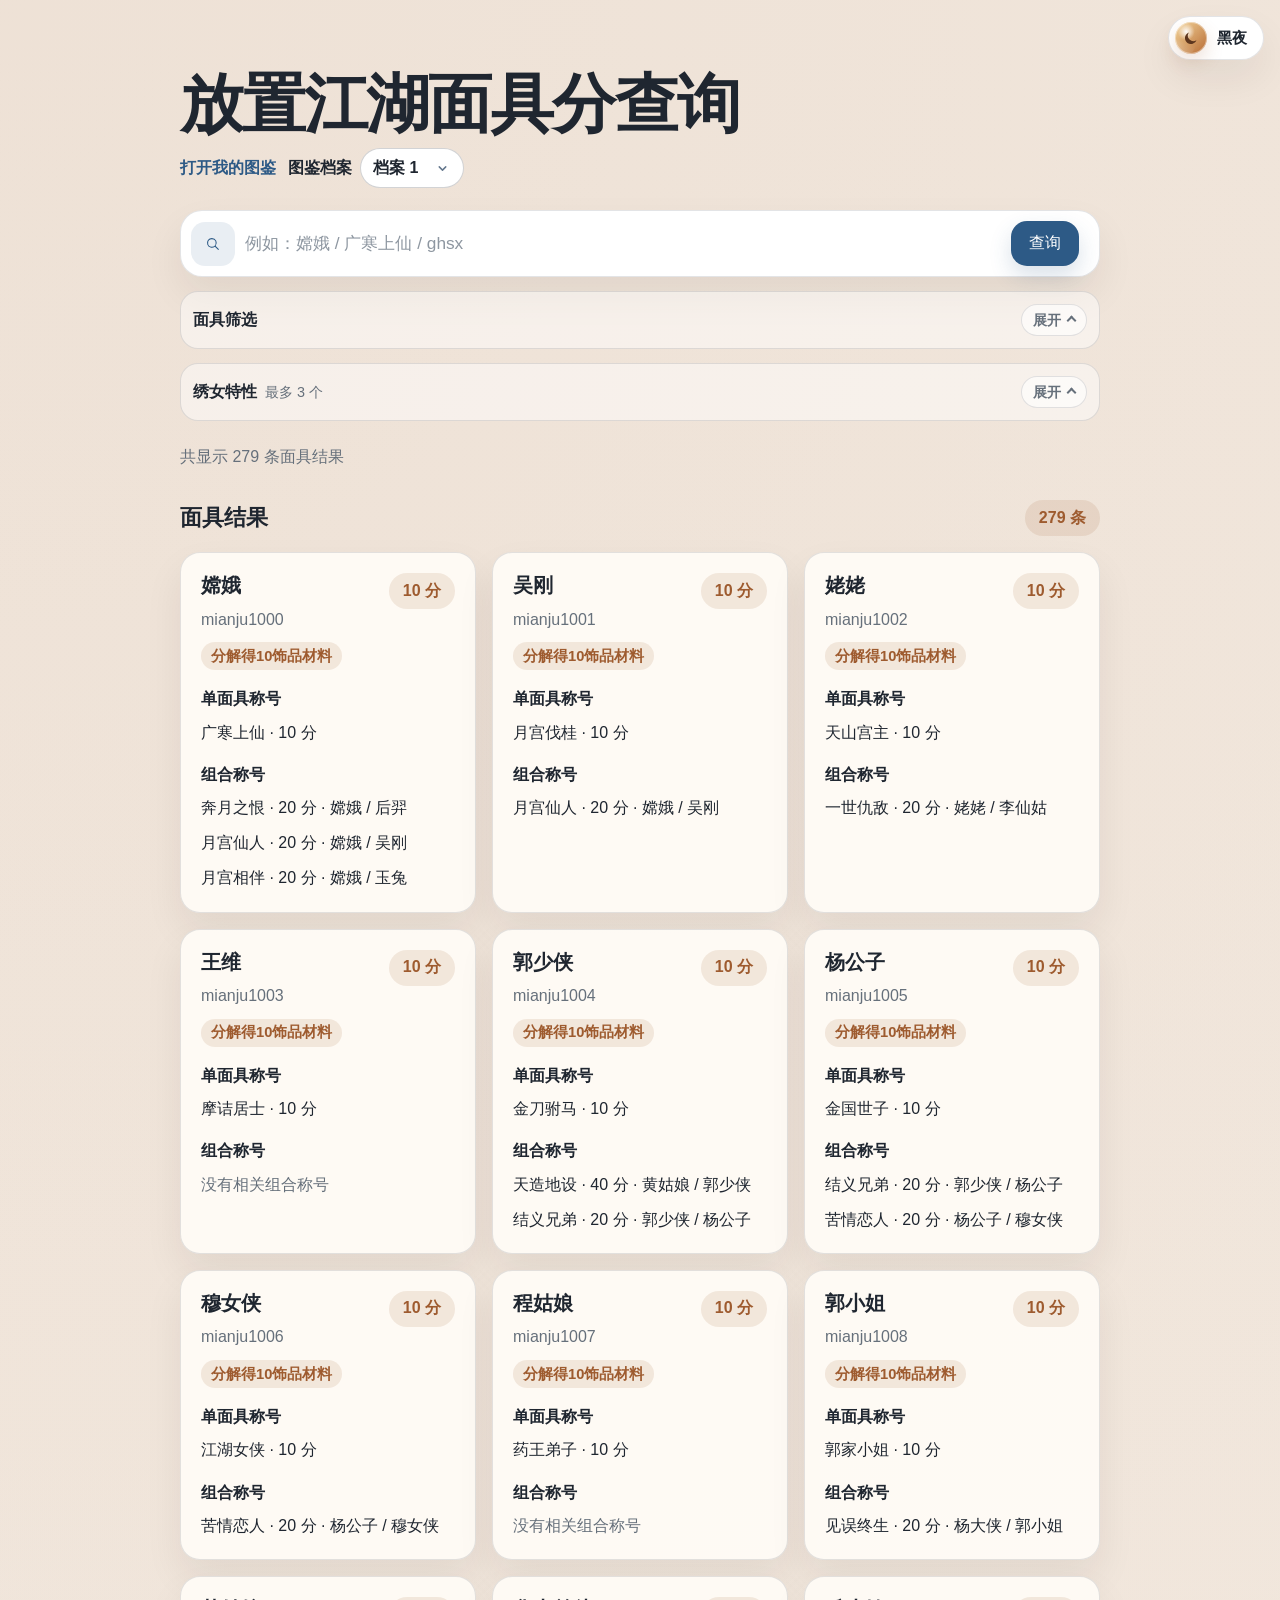
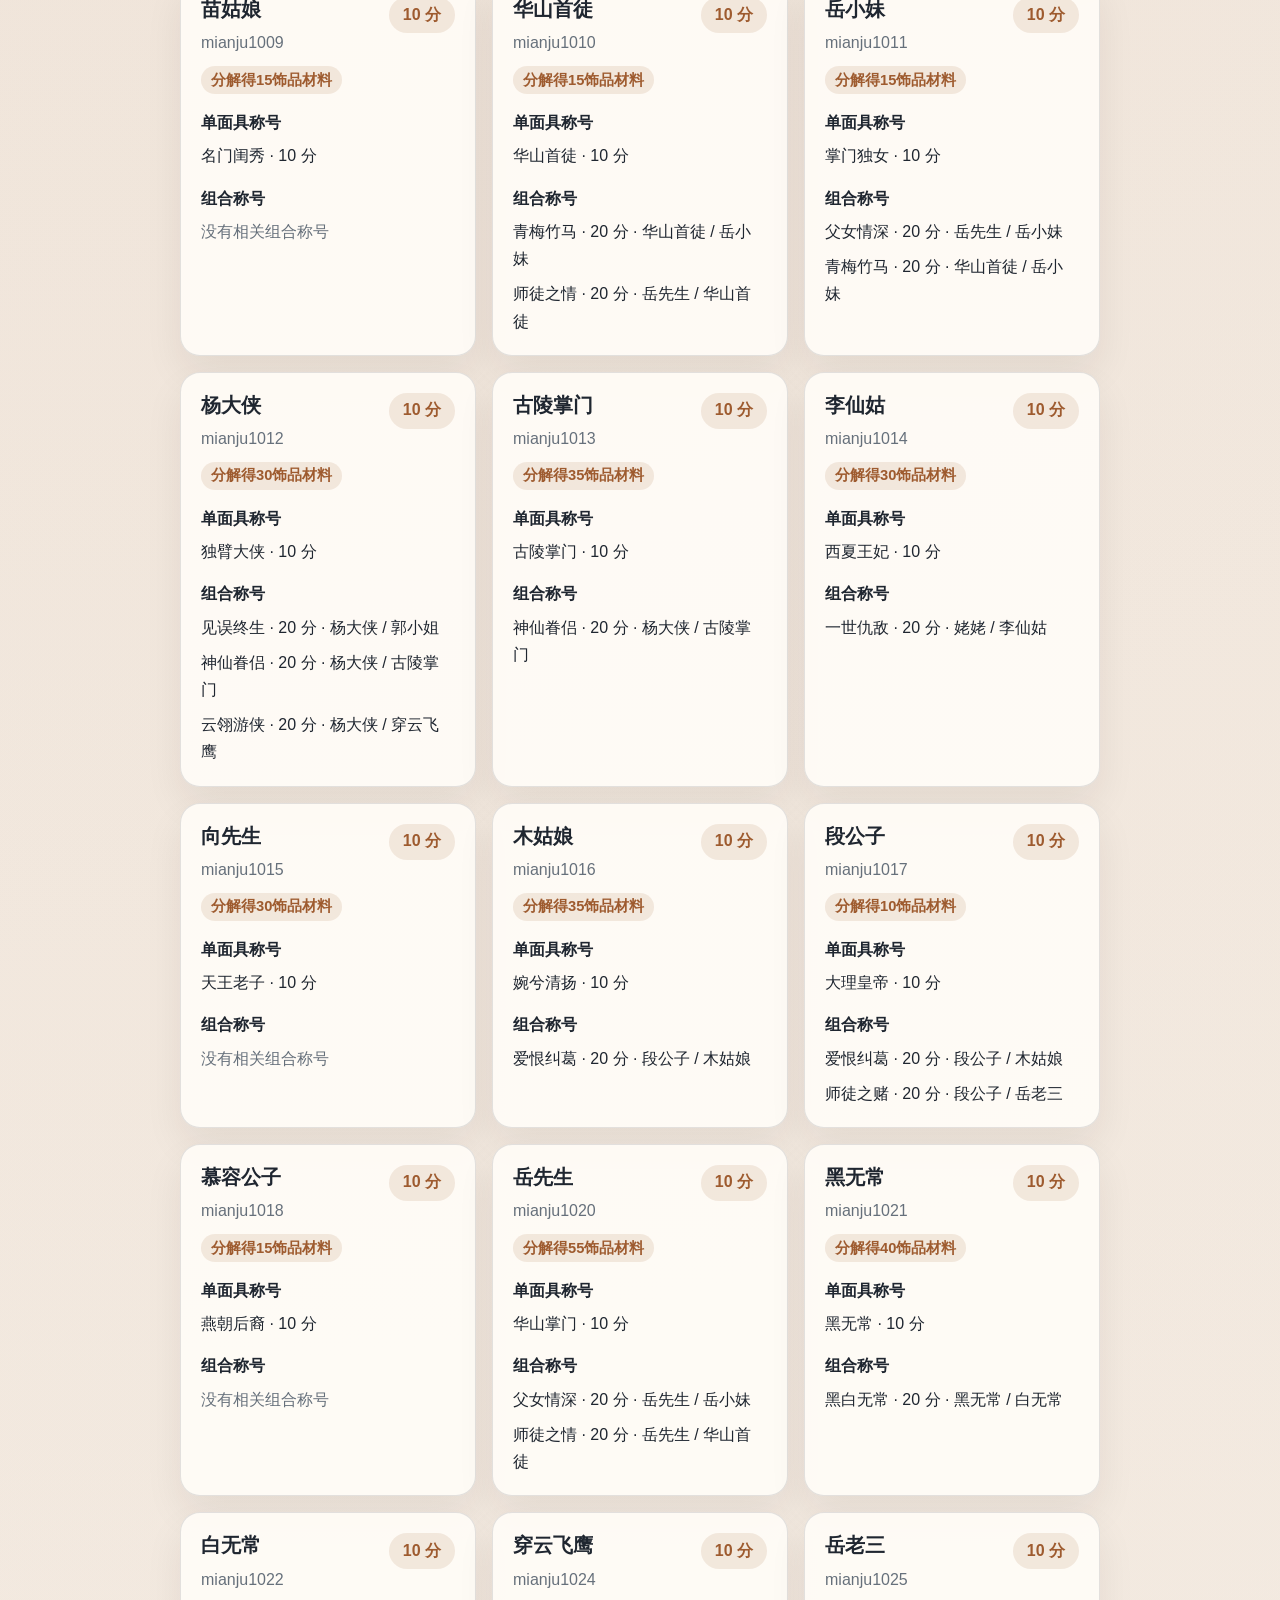
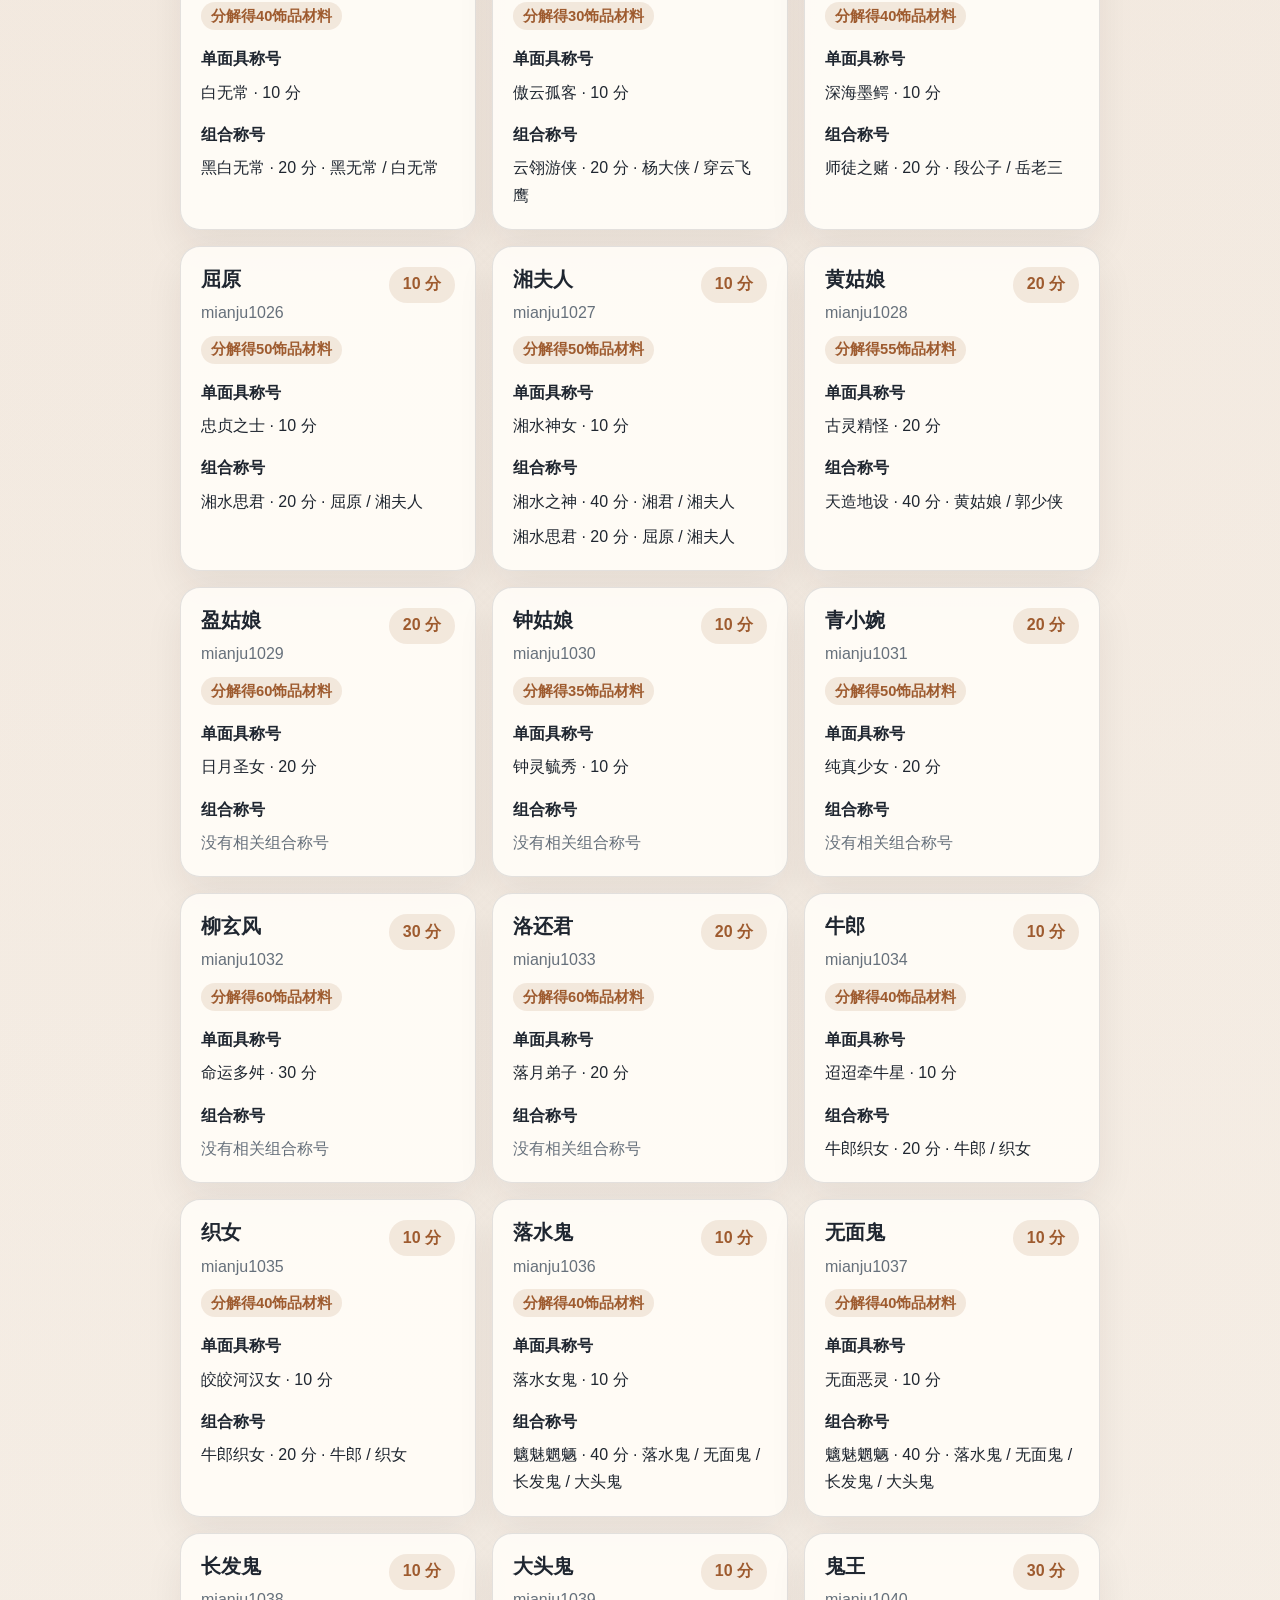
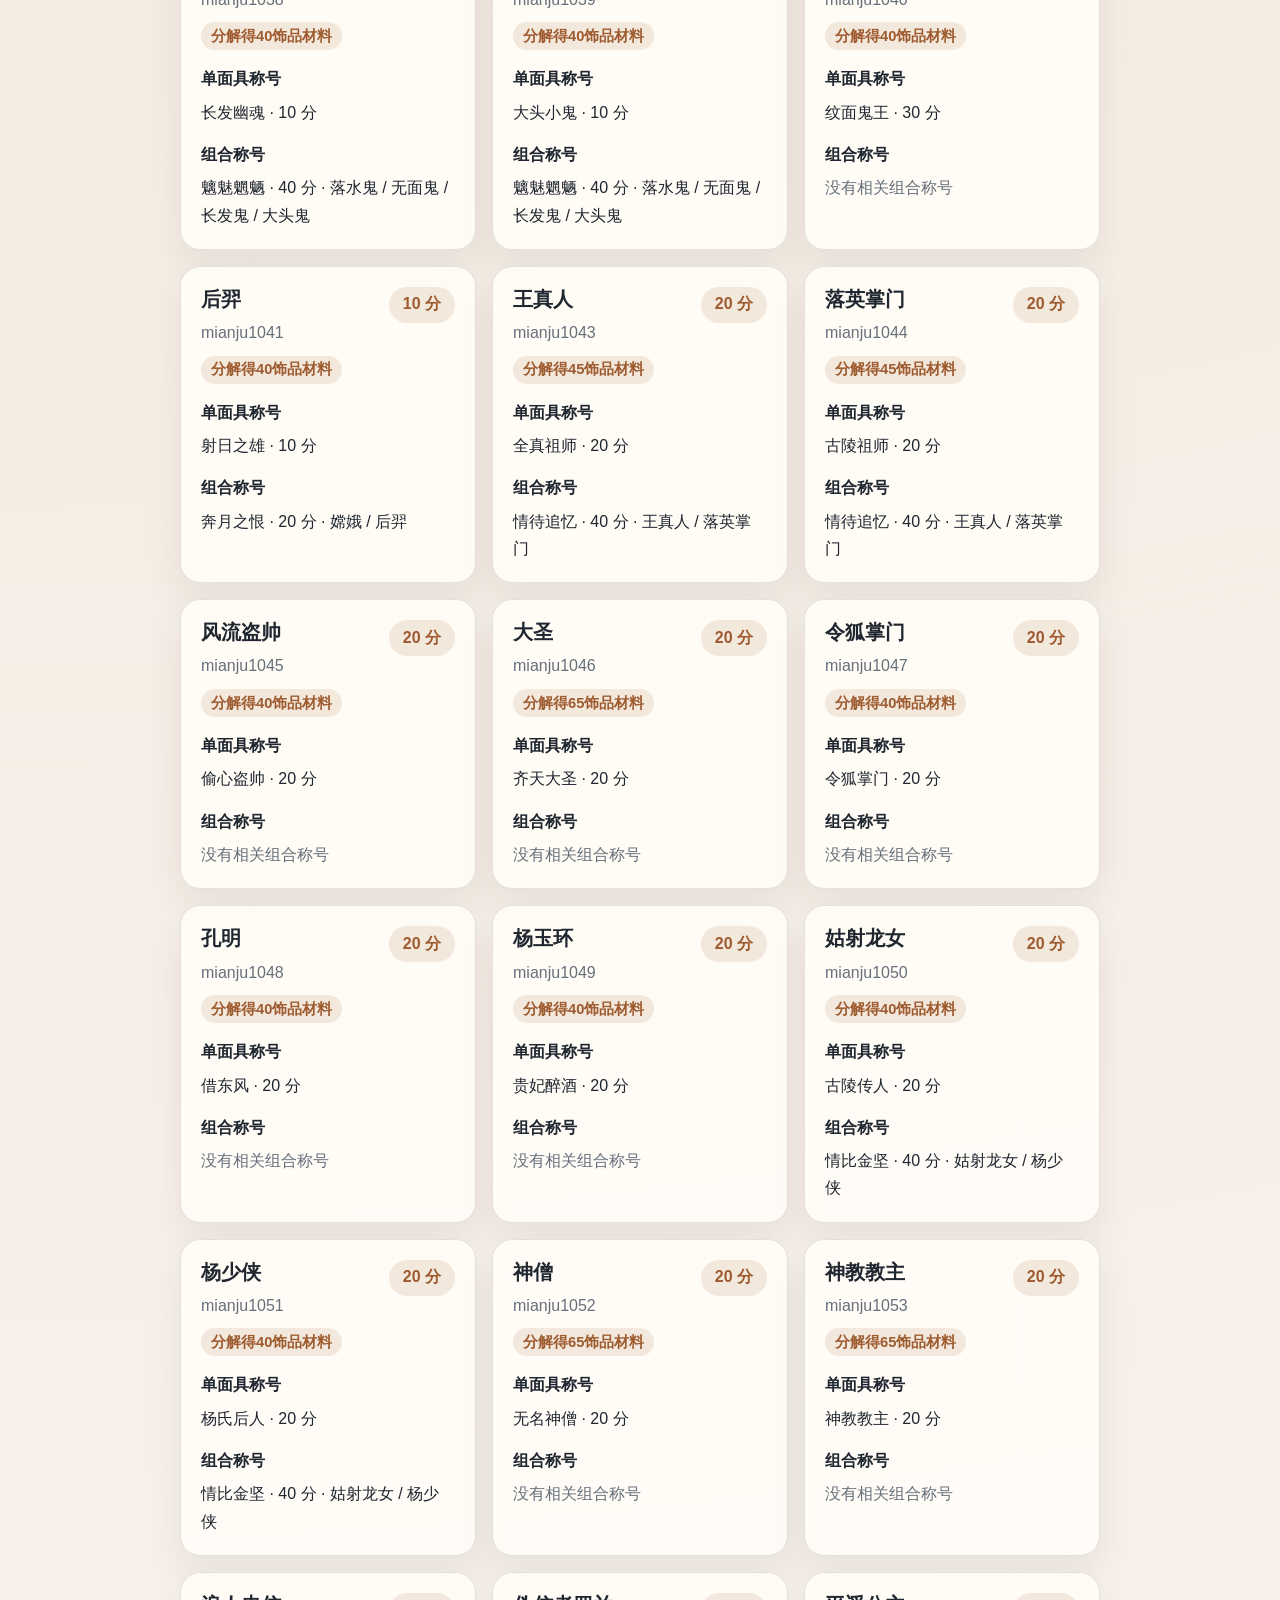
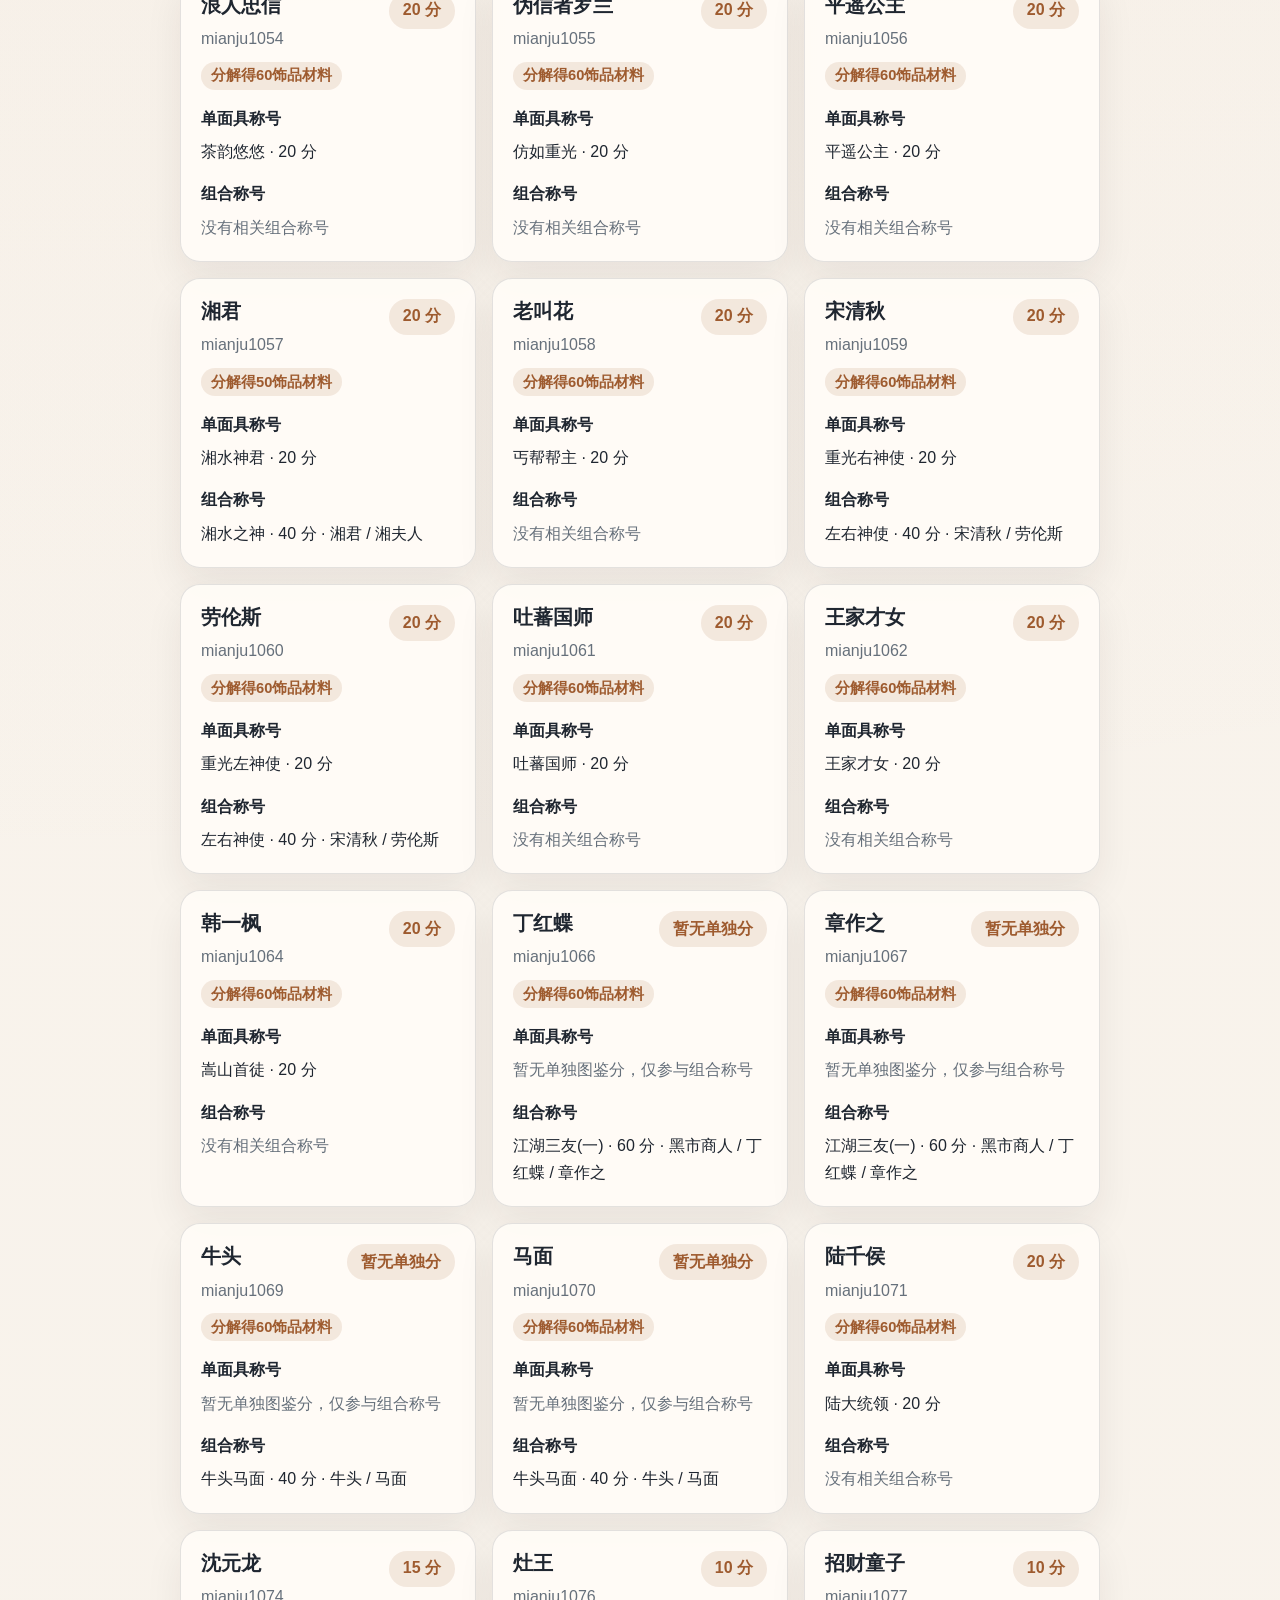
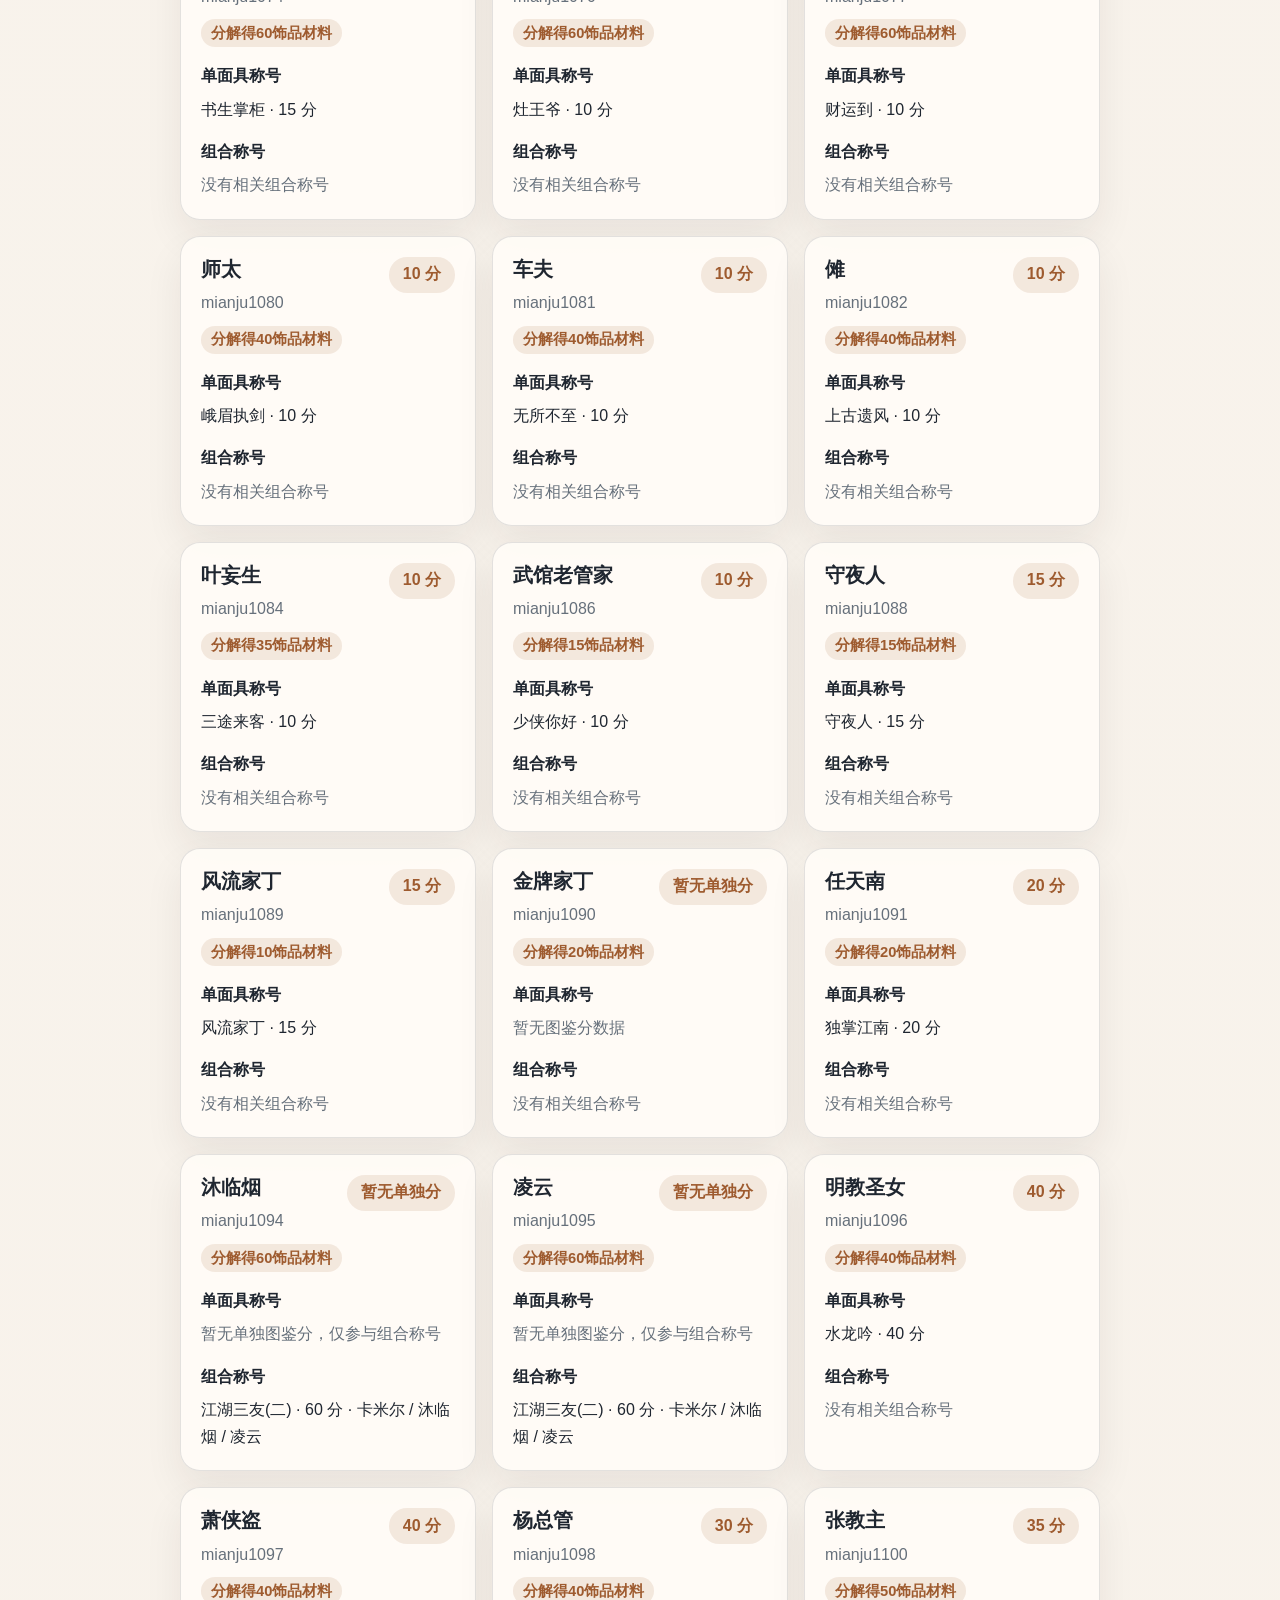
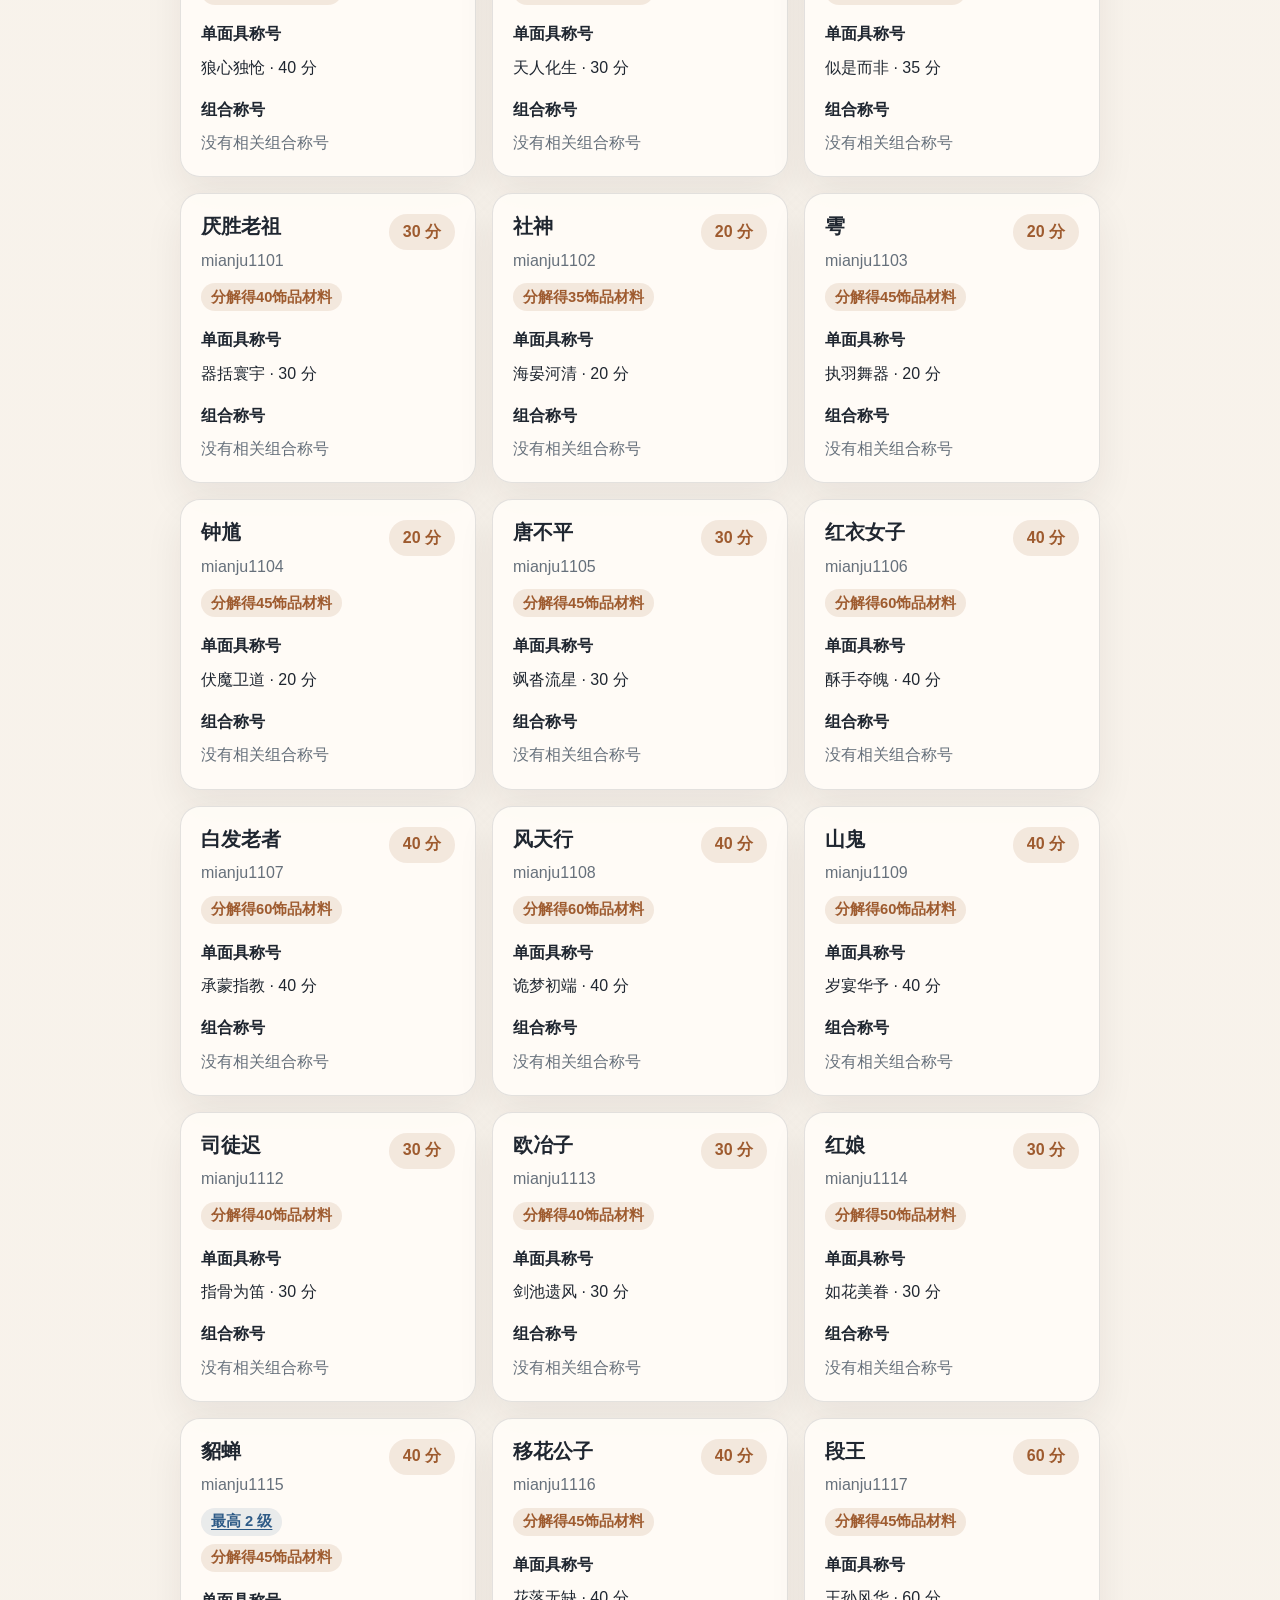
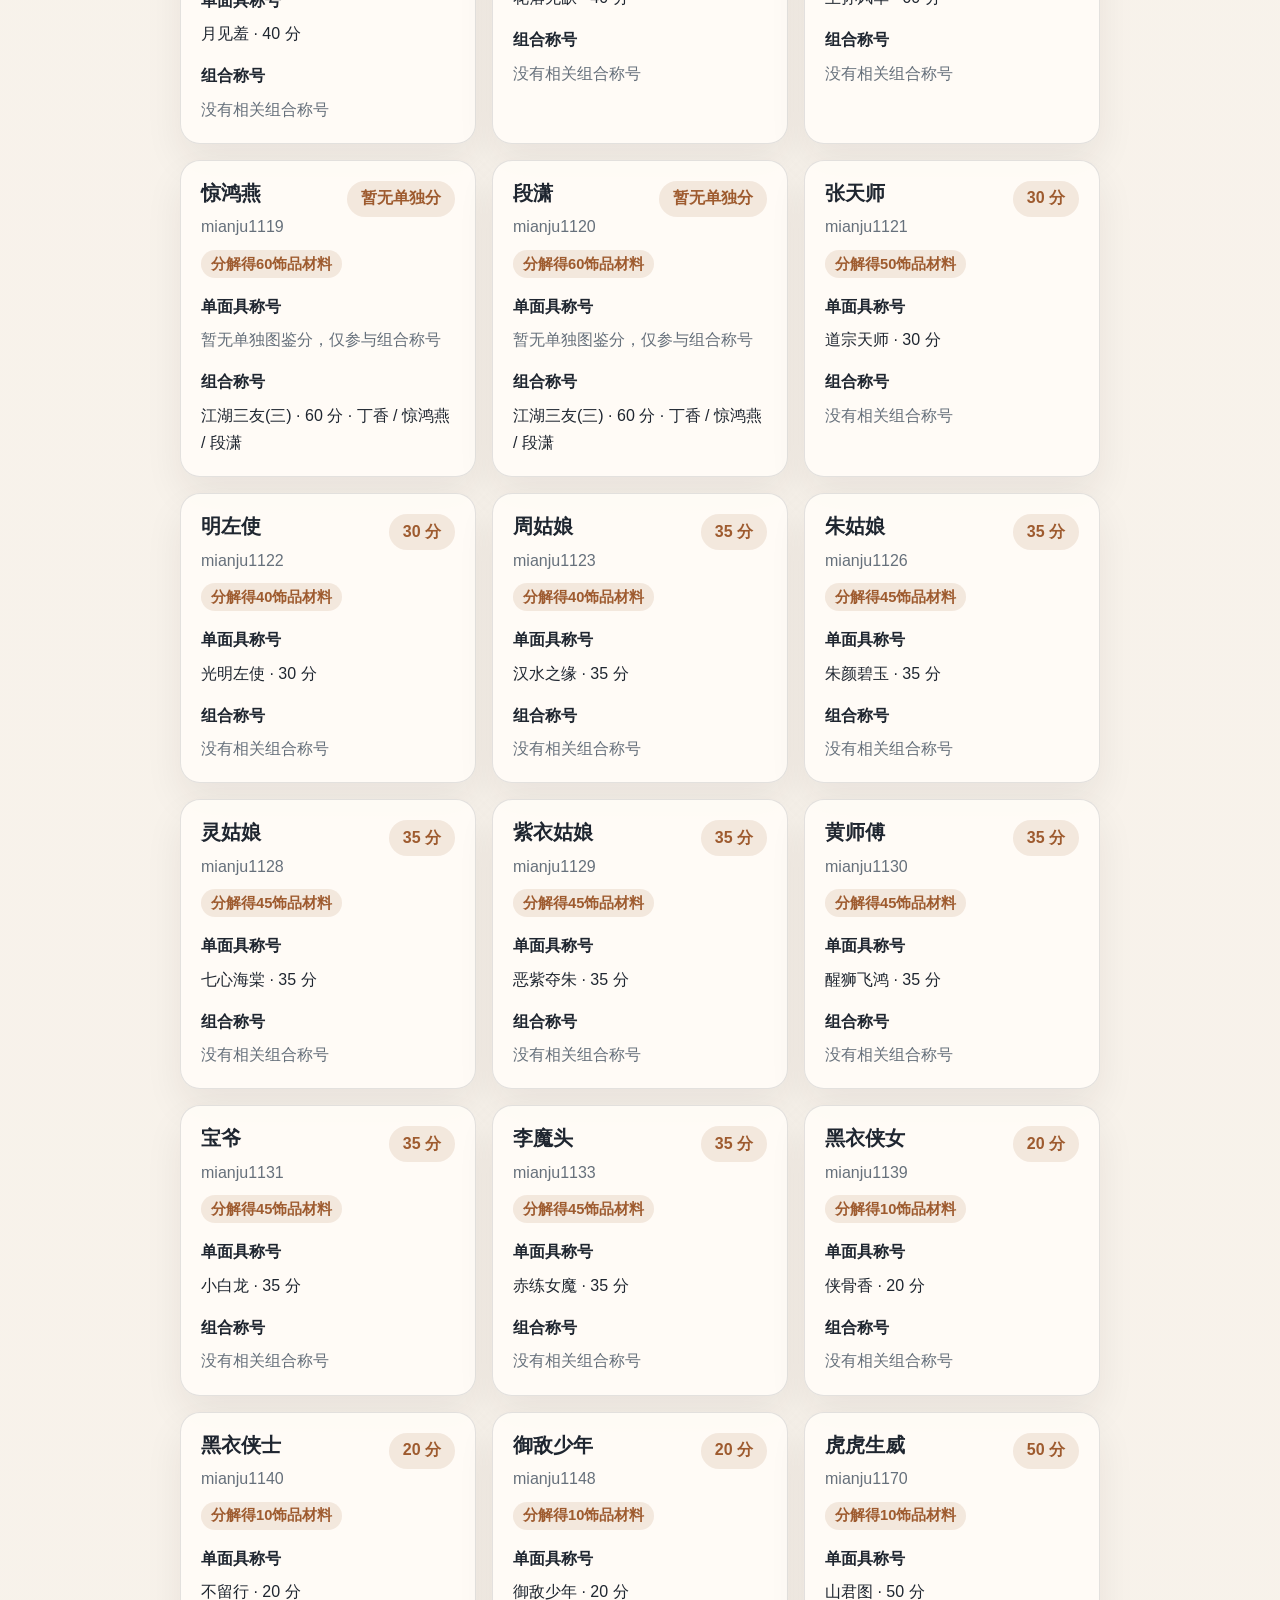
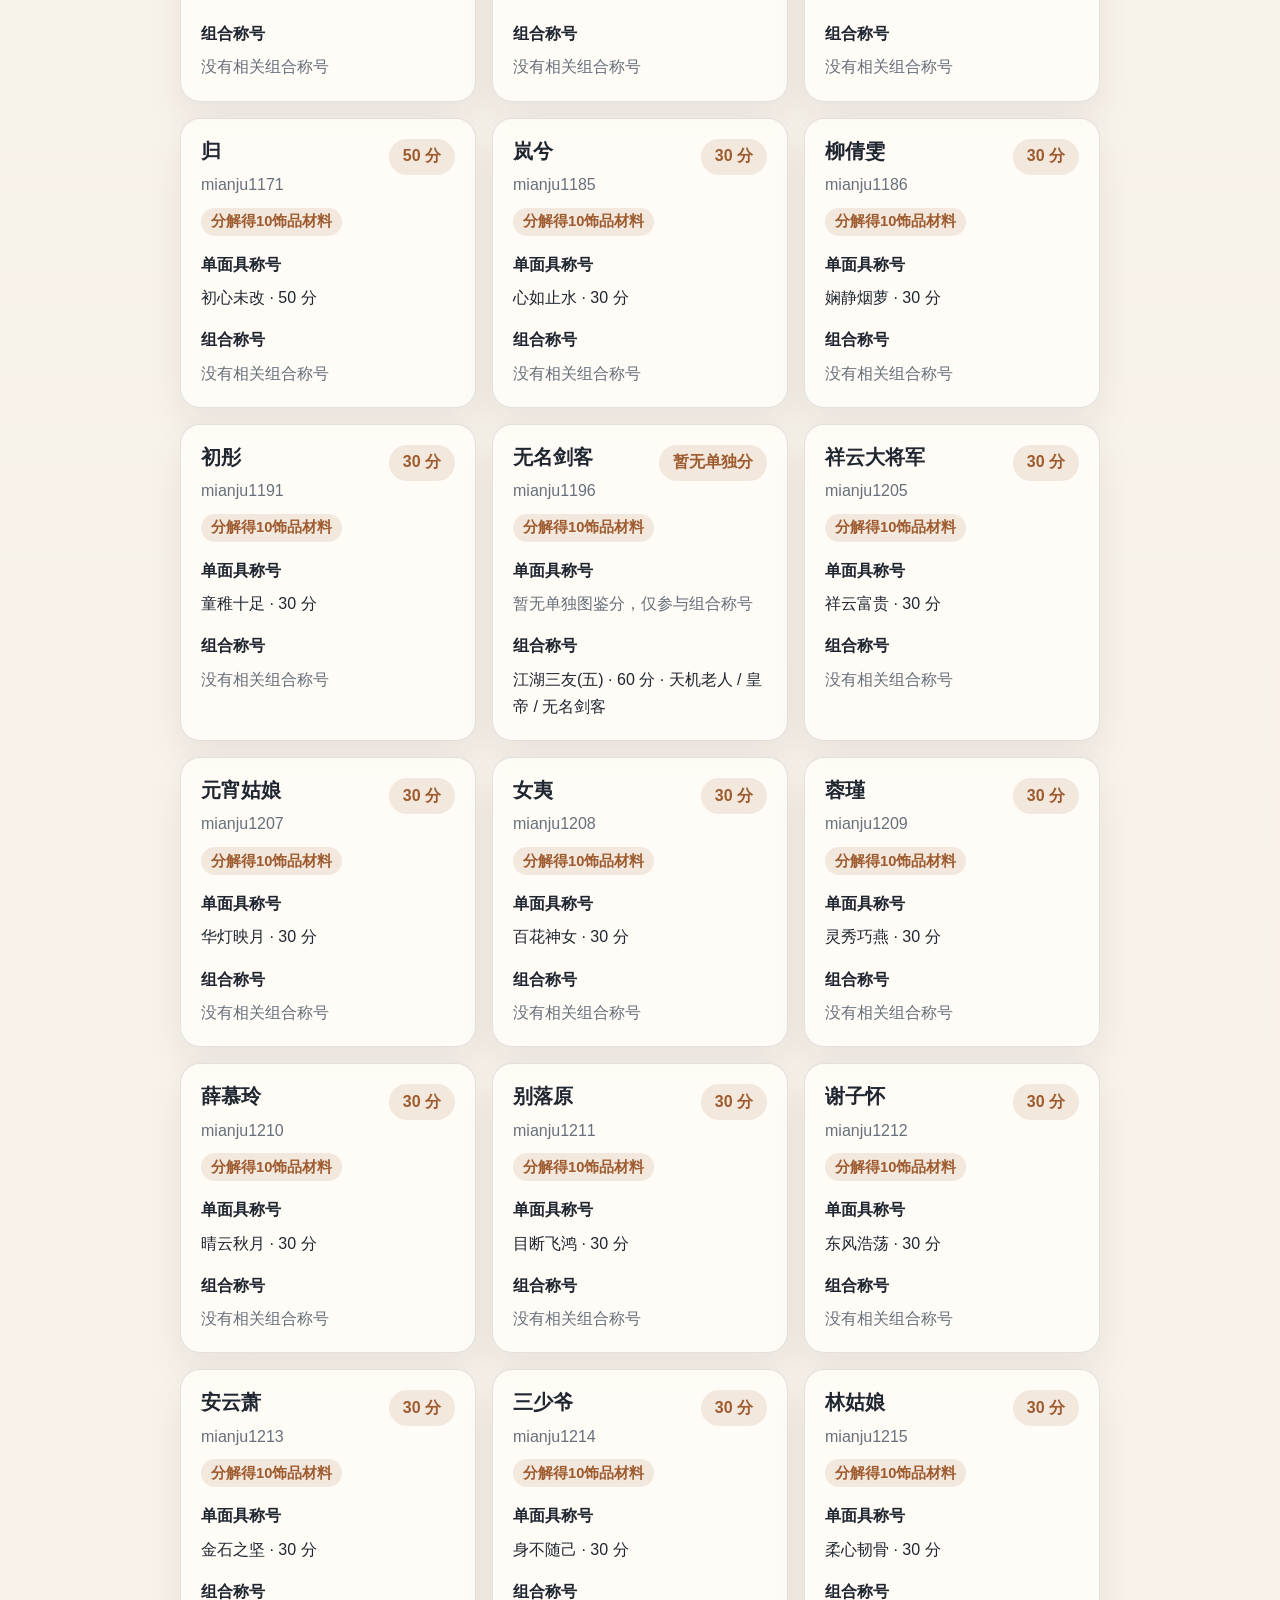
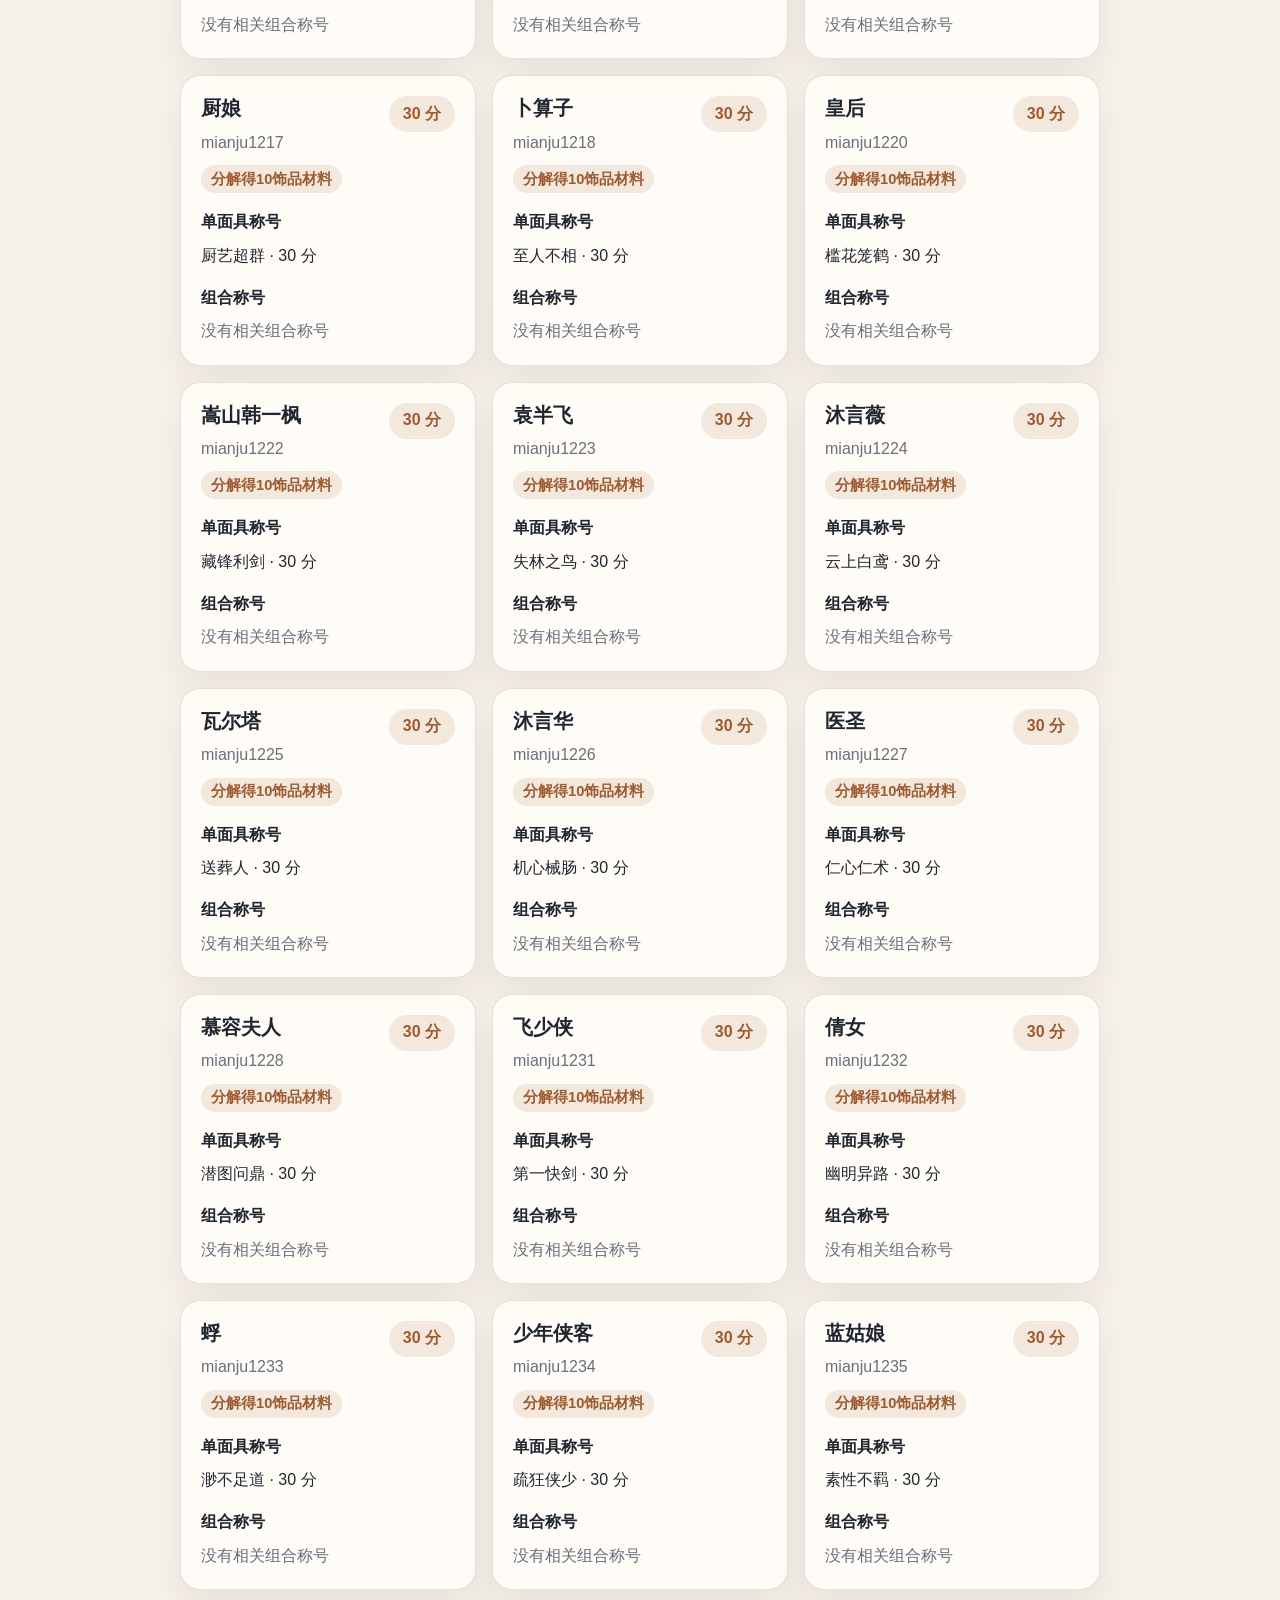
==== commit 7370b9ae: "修复缓存不变导致没有面具的问题" ====
--- a/index.html
+++ b/index.html
@@ -19,7 +19,7 @@
         } catch (error) {}
       })();
     </script>
-    <link rel="stylesheet" href="./styles.css?v=20260520-runtime-cache1" />
+    <link rel="stylesheet" href="./styles.css?v=20260520-guide2" />
   </head>
   <body>
     <button
@@ -237,7 +237,7 @@
       </article>
     </template>
 
-    <script src="./vendor/pinyin-pro.js" defer></script>
-    <script src="./app.js?v=20260520-runtime-cache1" defer></script>
+    <script src="./vendor/pinyin-pro.js?v=20260520-guide2" defer></script>
+    <script src="./app.js?v=20260531-mask-data" defer></script>
   </body>
 </html>
--- a/styles.css
+++ b/styles.css
@@ -1115,6 +1115,47 @@
   box-shadow: 0 6px 16px rgba(31, 38, 48, 0.05);
 }
 
+.guide-button {
+  display: inline-flex;
+  align-items: center;
+  justify-content: center;
+  gap: 7px;
+  min-height: 36px;
+  padding: 0 14px 0 12px;
+  border: 1px solid rgba(158, 91, 47, 0.34);
+  border-radius: var(--radius-sm);
+  background: var(--warm-soft);
+  color: var(--warm);
+  font-weight: 900;
+  white-space: nowrap;
+  box-shadow: 0 8px 20px rgba(158, 91, 47, 0.1);
+  transition:
+    background var(--transition),
+    border-color var(--transition),
+    color var(--transition),
+    box-shadow var(--transition);
+}
+
+.guide-button svg {
+  flex: 0 0 auto;
+  width: 18px;
+  height: 18px;
+  fill: currentColor;
+}
+
+.guide-button:hover,
+.guide-button:focus-visible {
+  border-color: rgba(158, 91, 47, 0.56);
+  background: color-mix(in srgb, var(--warm-soft) 68%, var(--warm) 32%);
+  color: var(--warm);
+  box-shadow: 0 10px 24px rgba(158, 91, 47, 0.16);
+}
+
+.guide-button:focus-visible {
+  outline: 3px solid var(--warm-soft);
+  outline-offset: 2px;
+}
+
 .inventory-card .compact-form-head .ghost-button:hover,
 .inventory-card .compact-form-head .ghost-button:focus-visible,
 .inventory-card .heading-actions .ghost-button:hover,
@@ -1265,11 +1306,26 @@
   line-height: 1.3;
 }
 
-.confirm-modal p {
+.confirm-modal-message p {
   margin: 12px 0 0;
   color: var(--muted);
   font-size: 0.98rem;
   line-height: 1.7;
+}
+
+.guide-list {
+  display: grid;
+  gap: 10px;
+  margin: 14px 0 0;
+  padding: 0 0 0 1.2rem;
+  color: var(--ink);
+  font-size: 0.98rem;
+  font-weight: 700;
+  line-height: 1.65;
+}
+
+.guide-list li::marker {
+  color: var(--warm);
 }
 
 .modal-actions {
@@ -1764,17 +1820,19 @@
 
   .inventory-profile-actions {
     display: grid;
-    grid-template-columns: auto minmax(92px, 1fr);
+    grid-template-columns: repeat(3, minmax(0, 1fr));
     align-items: center;
-    gap: 8px;
+    gap: 8px 7px;
   }
 
   .profile-select-label {
+    grid-column: 1;
     width: auto;
     font-size: 0.88rem;
   }
 
   .profile-select {
+    grid-column: 2 / -1;
     width: 100%;
     min-width: 0;
     min-height: 36px;
@@ -1785,11 +1843,36 @@
   }
 
   .inventory-profile-actions .ghost-button {
-    grid-column: auto;
     width: 100%;
     min-height: 36px;
-    padding: 8px 11px;
+    padding: 8px 7px;
+    font-size: 0.9rem;
     white-space: nowrap;
+  }
+
+  .inventory-profile-actions .guide-button {
+    width: 100%;
+    min-height: 36px;
+    padding: 8px 7px;
+    gap: 5px;
+    font-size: 0.9rem;
+  }
+
+  .inventory-profile-actions .guide-button svg {
+    width: 15px;
+    height: 15px;
+  }
+
+  .inventory-profile-actions #inventory-help {
+    grid-column: 1;
+  }
+
+  .inventory-profile-actions #repair-cache {
+    grid-column: 2;
+  }
+
+  .inventory-profile-actions #reset-inventory {
+    grid-column: 3;
   }
 
   .profile-inline-control {
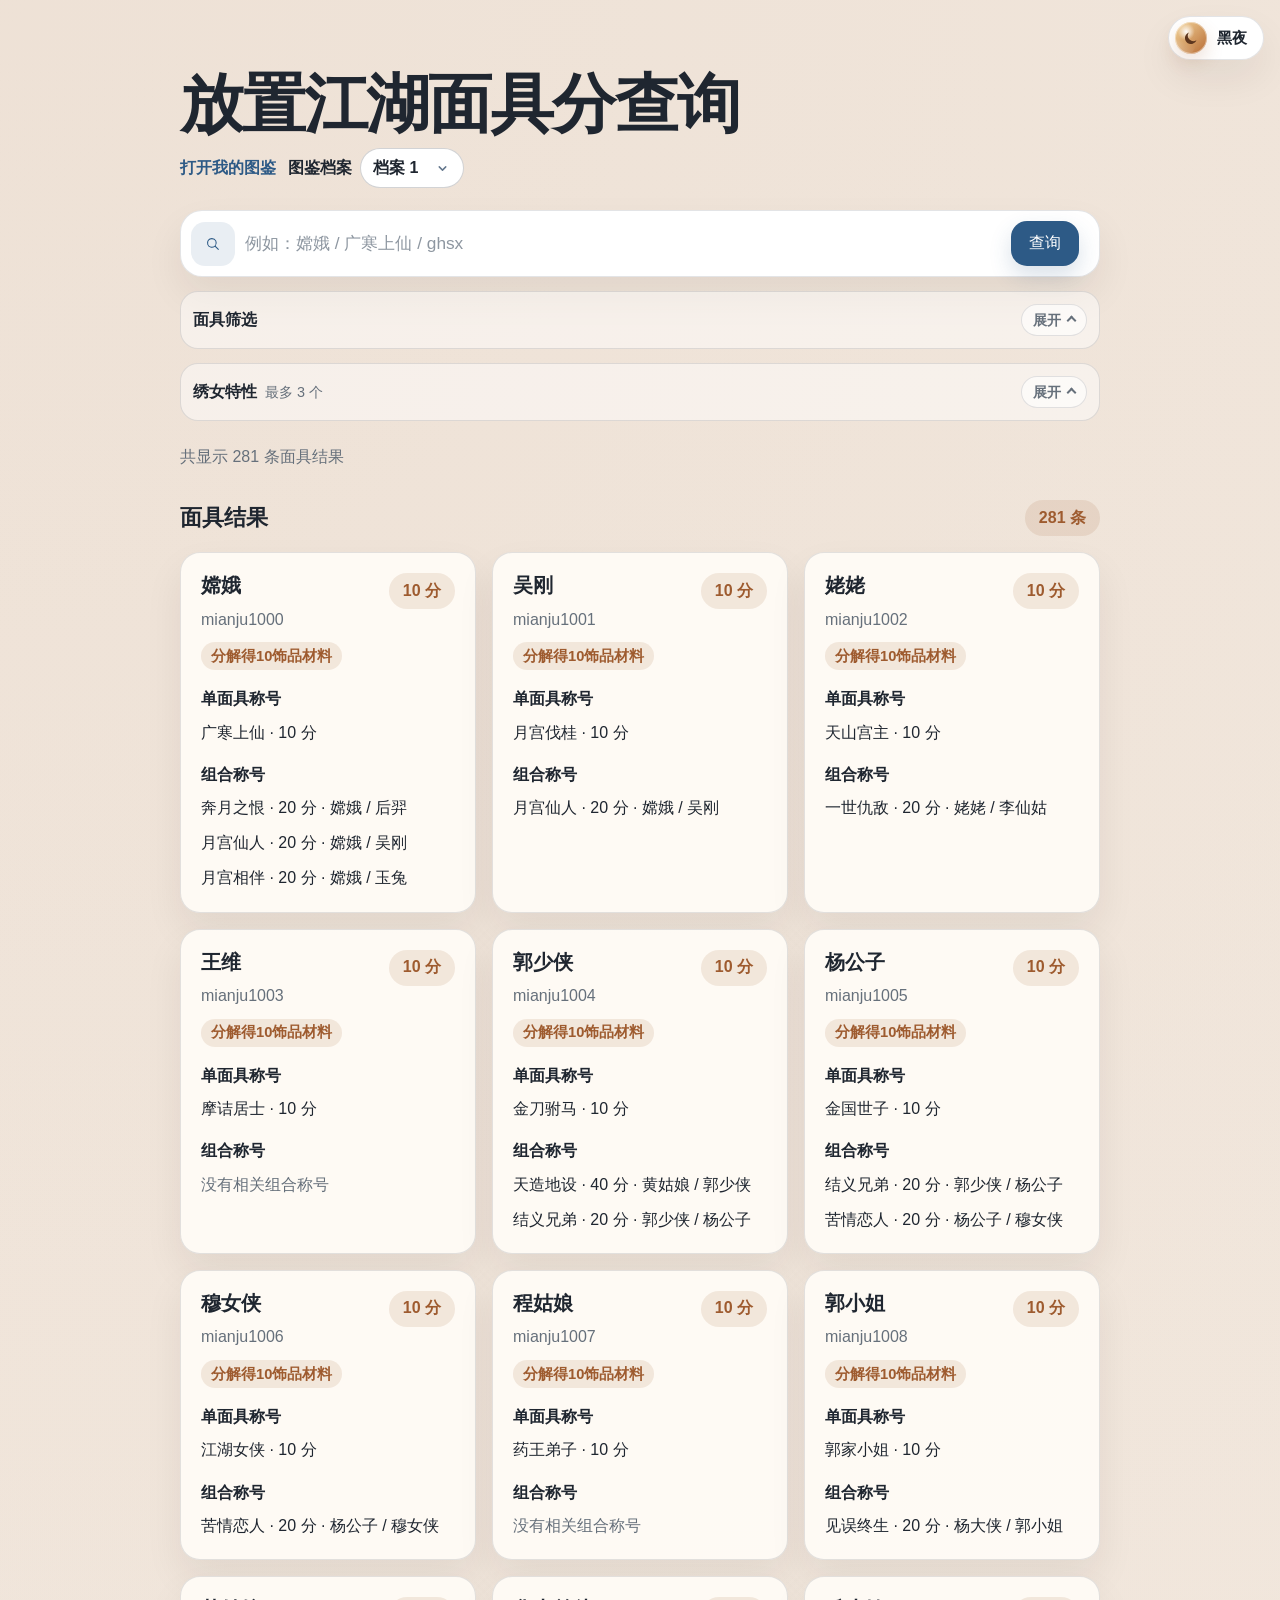
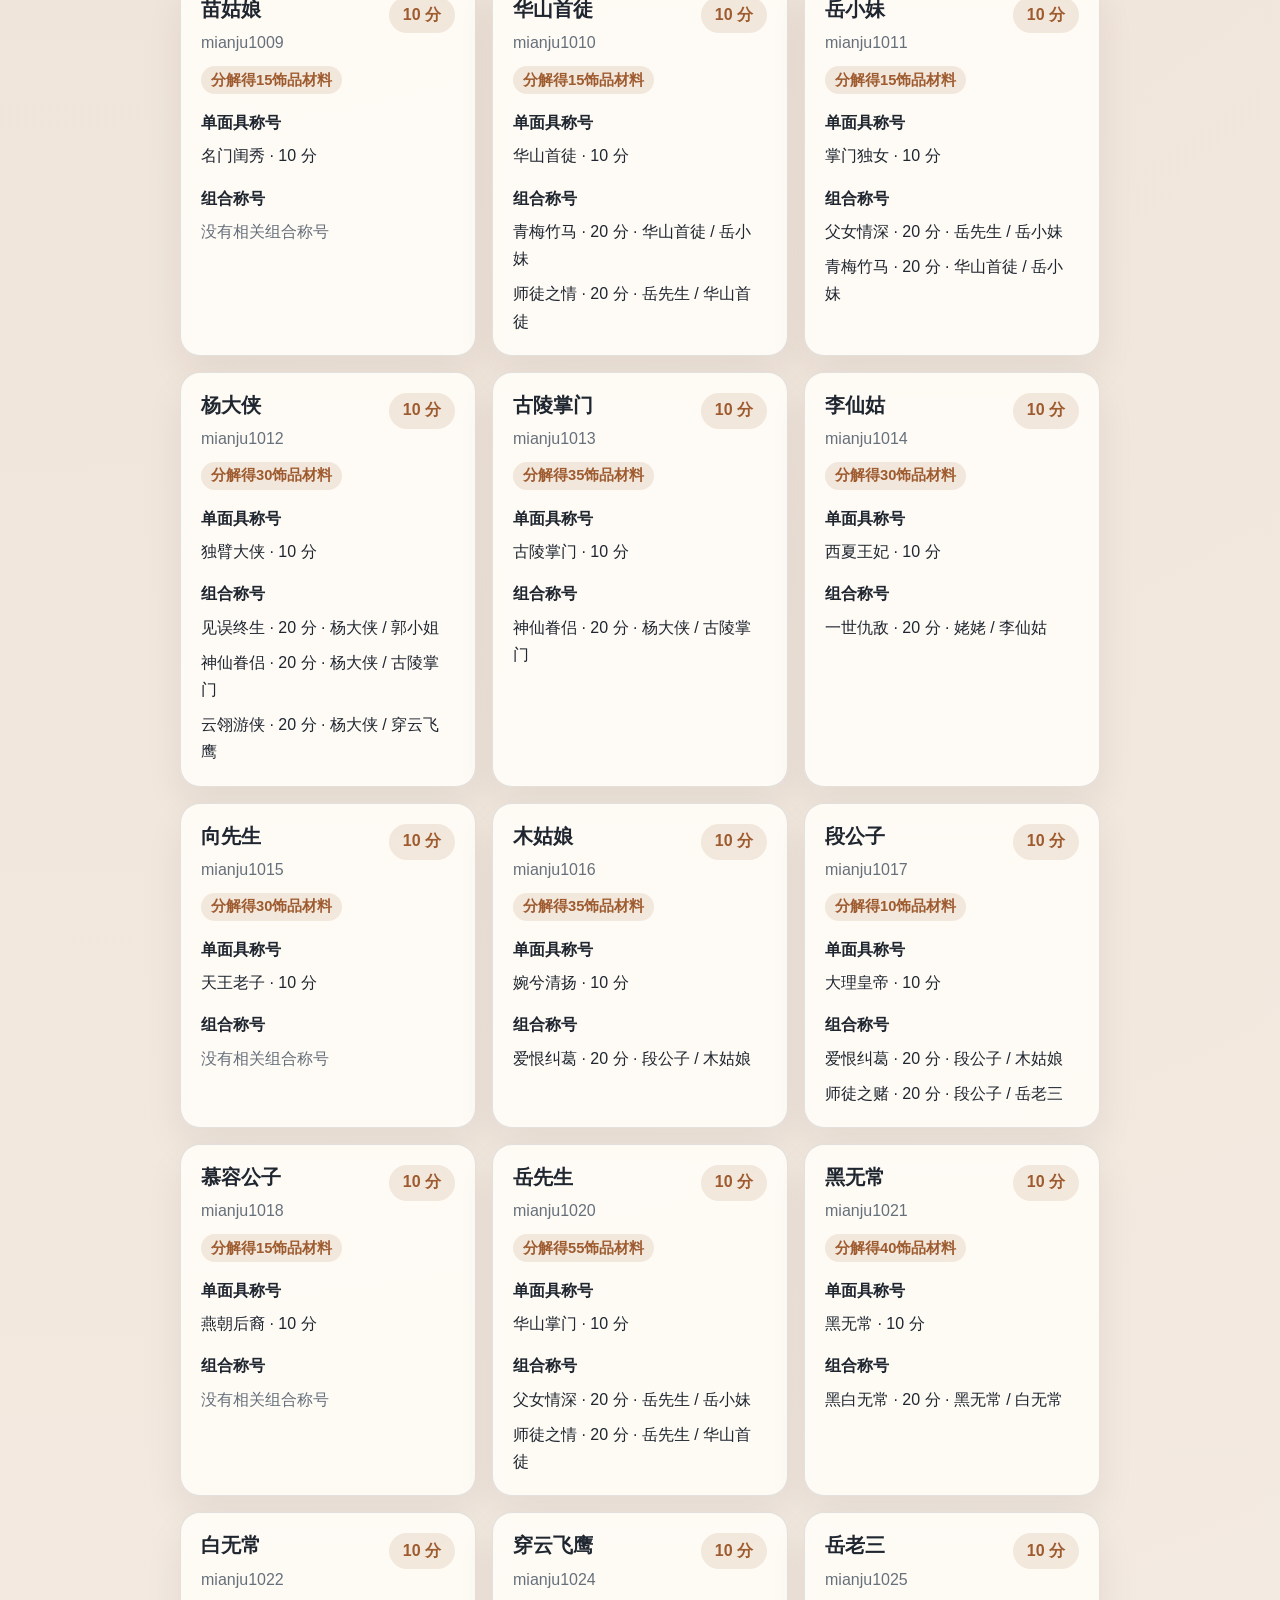
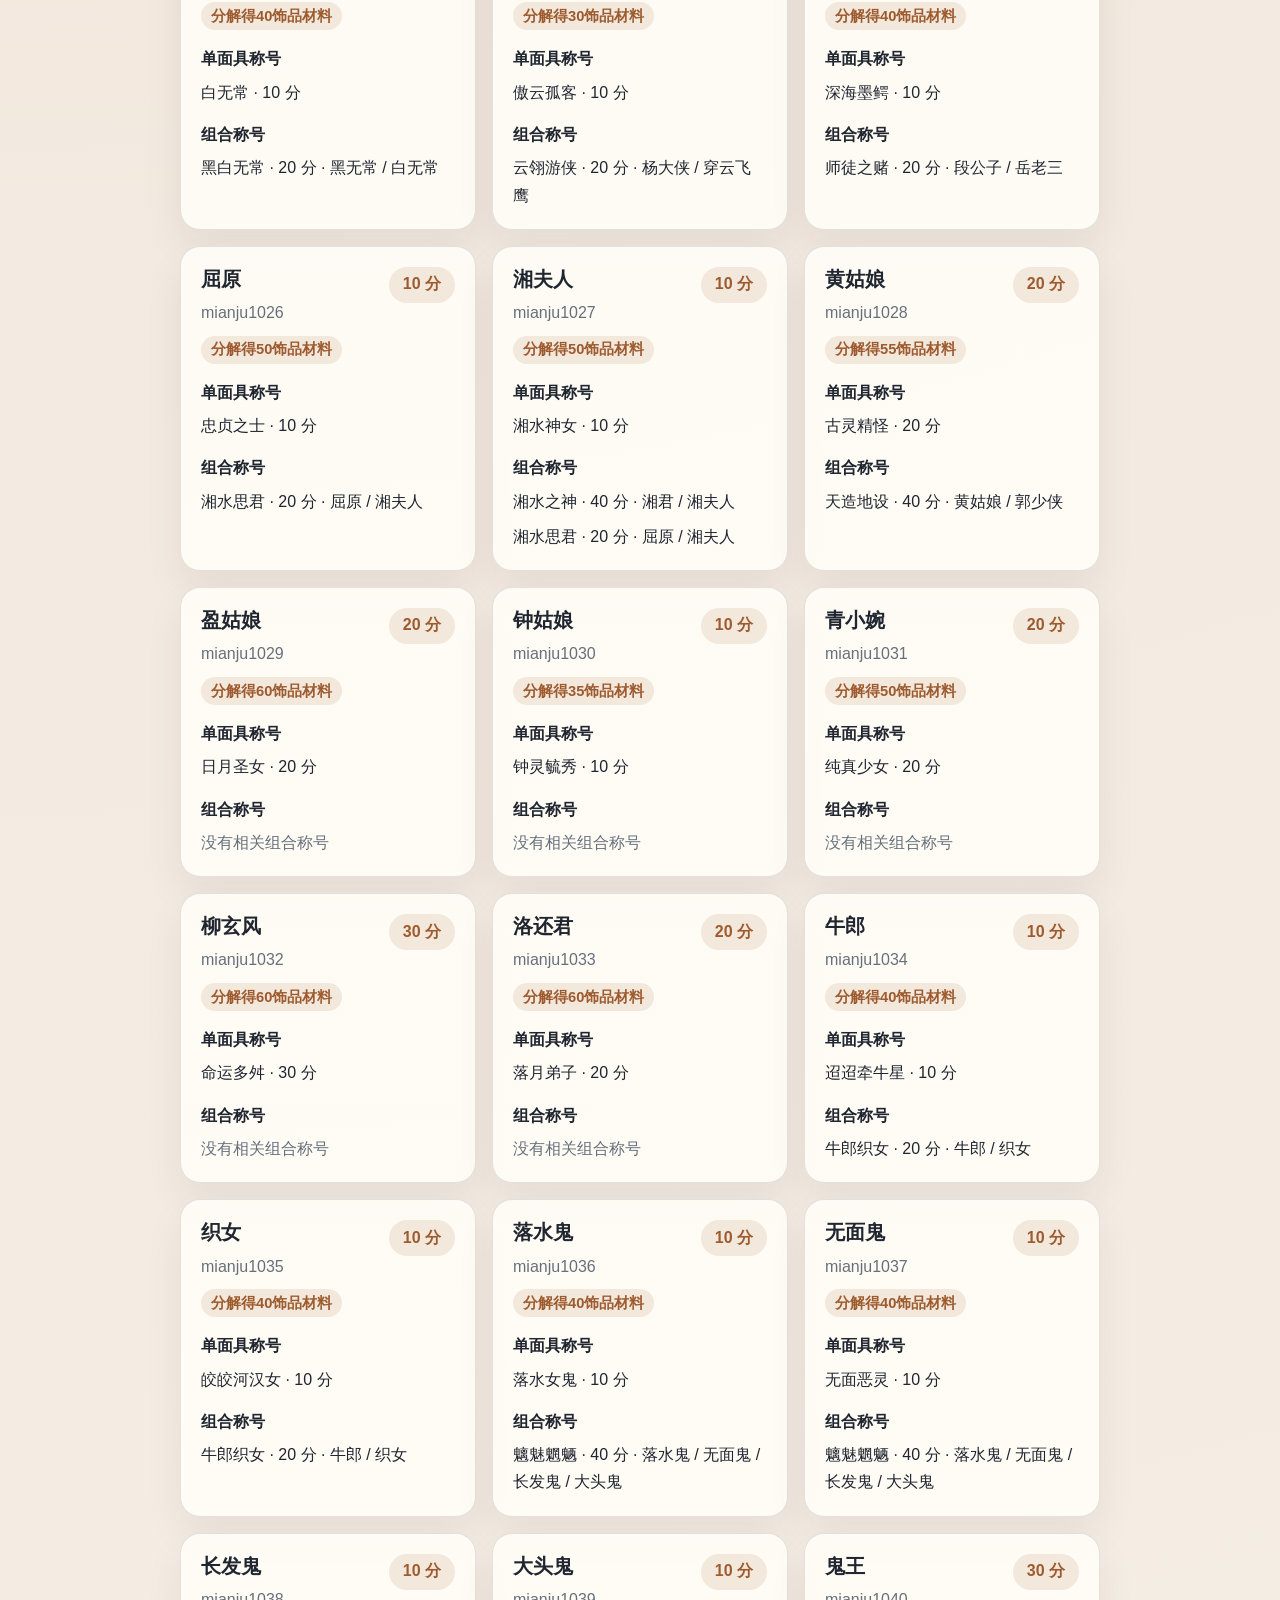
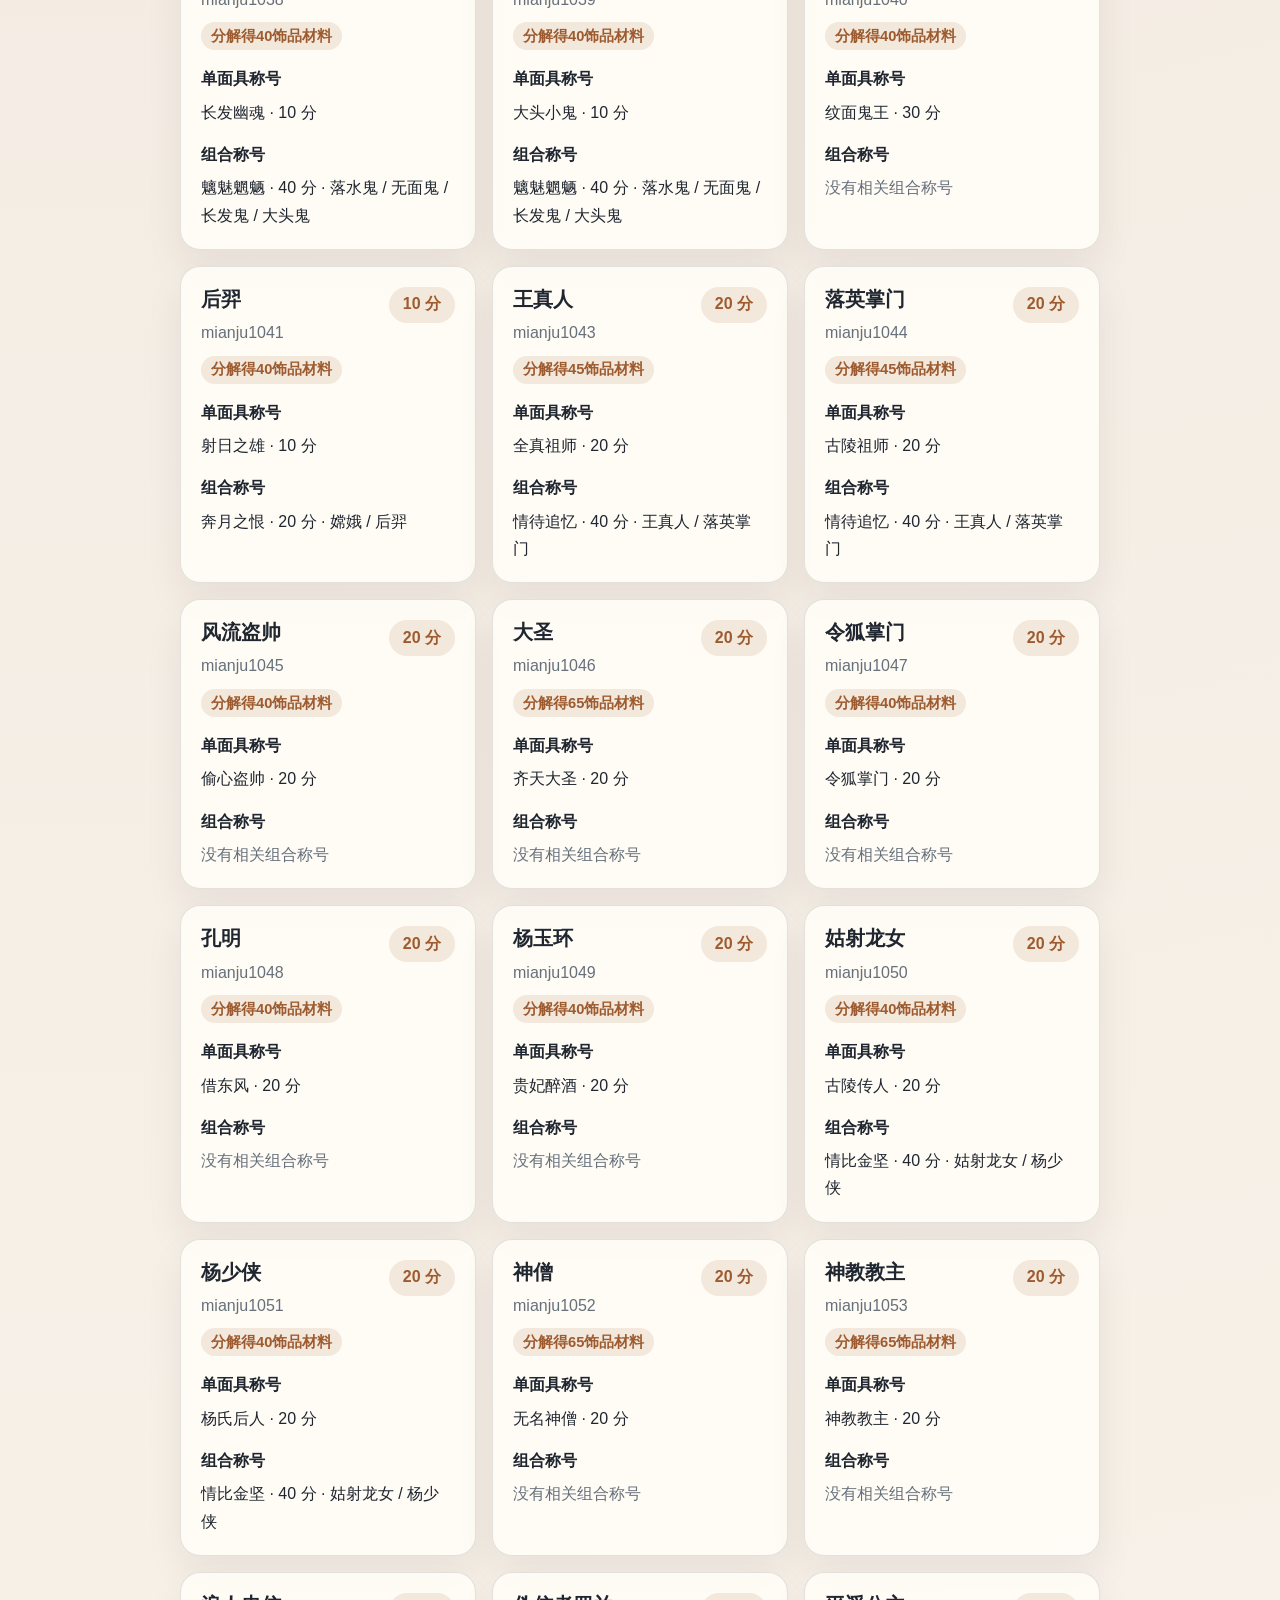
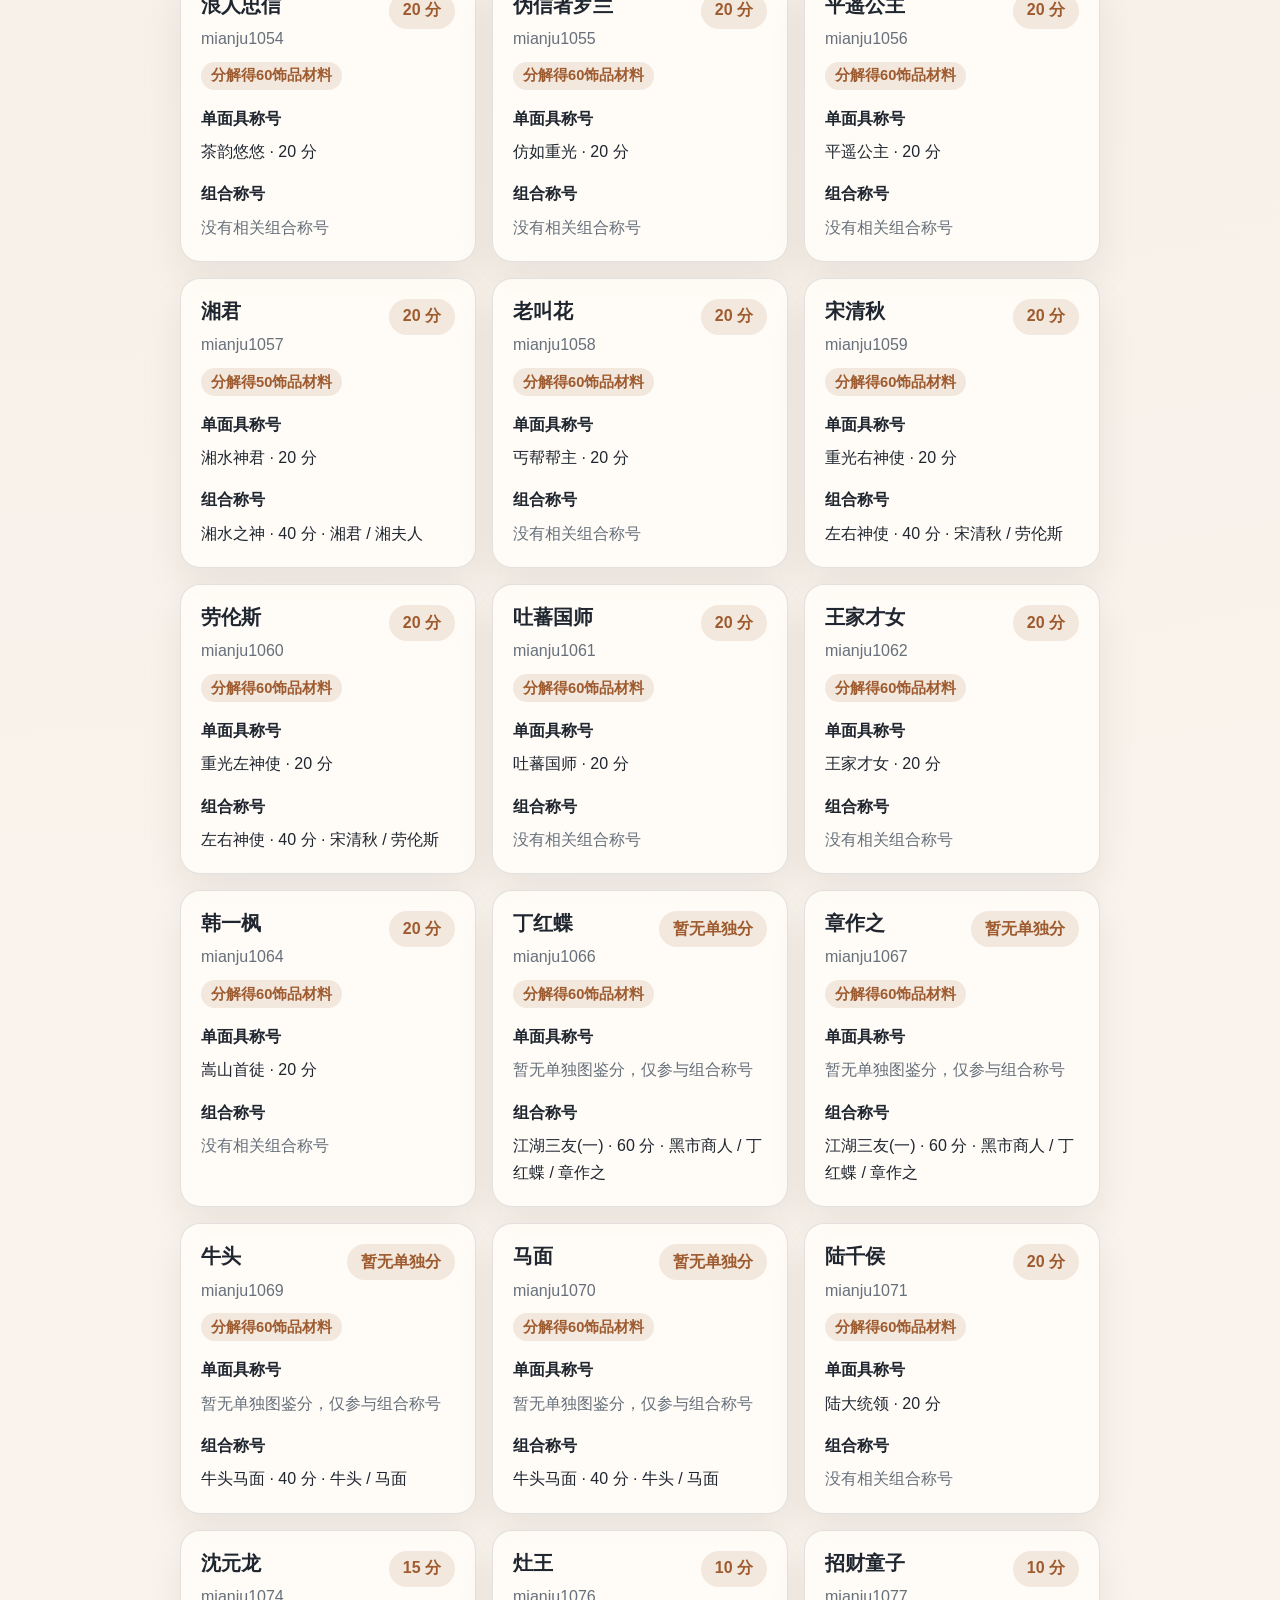
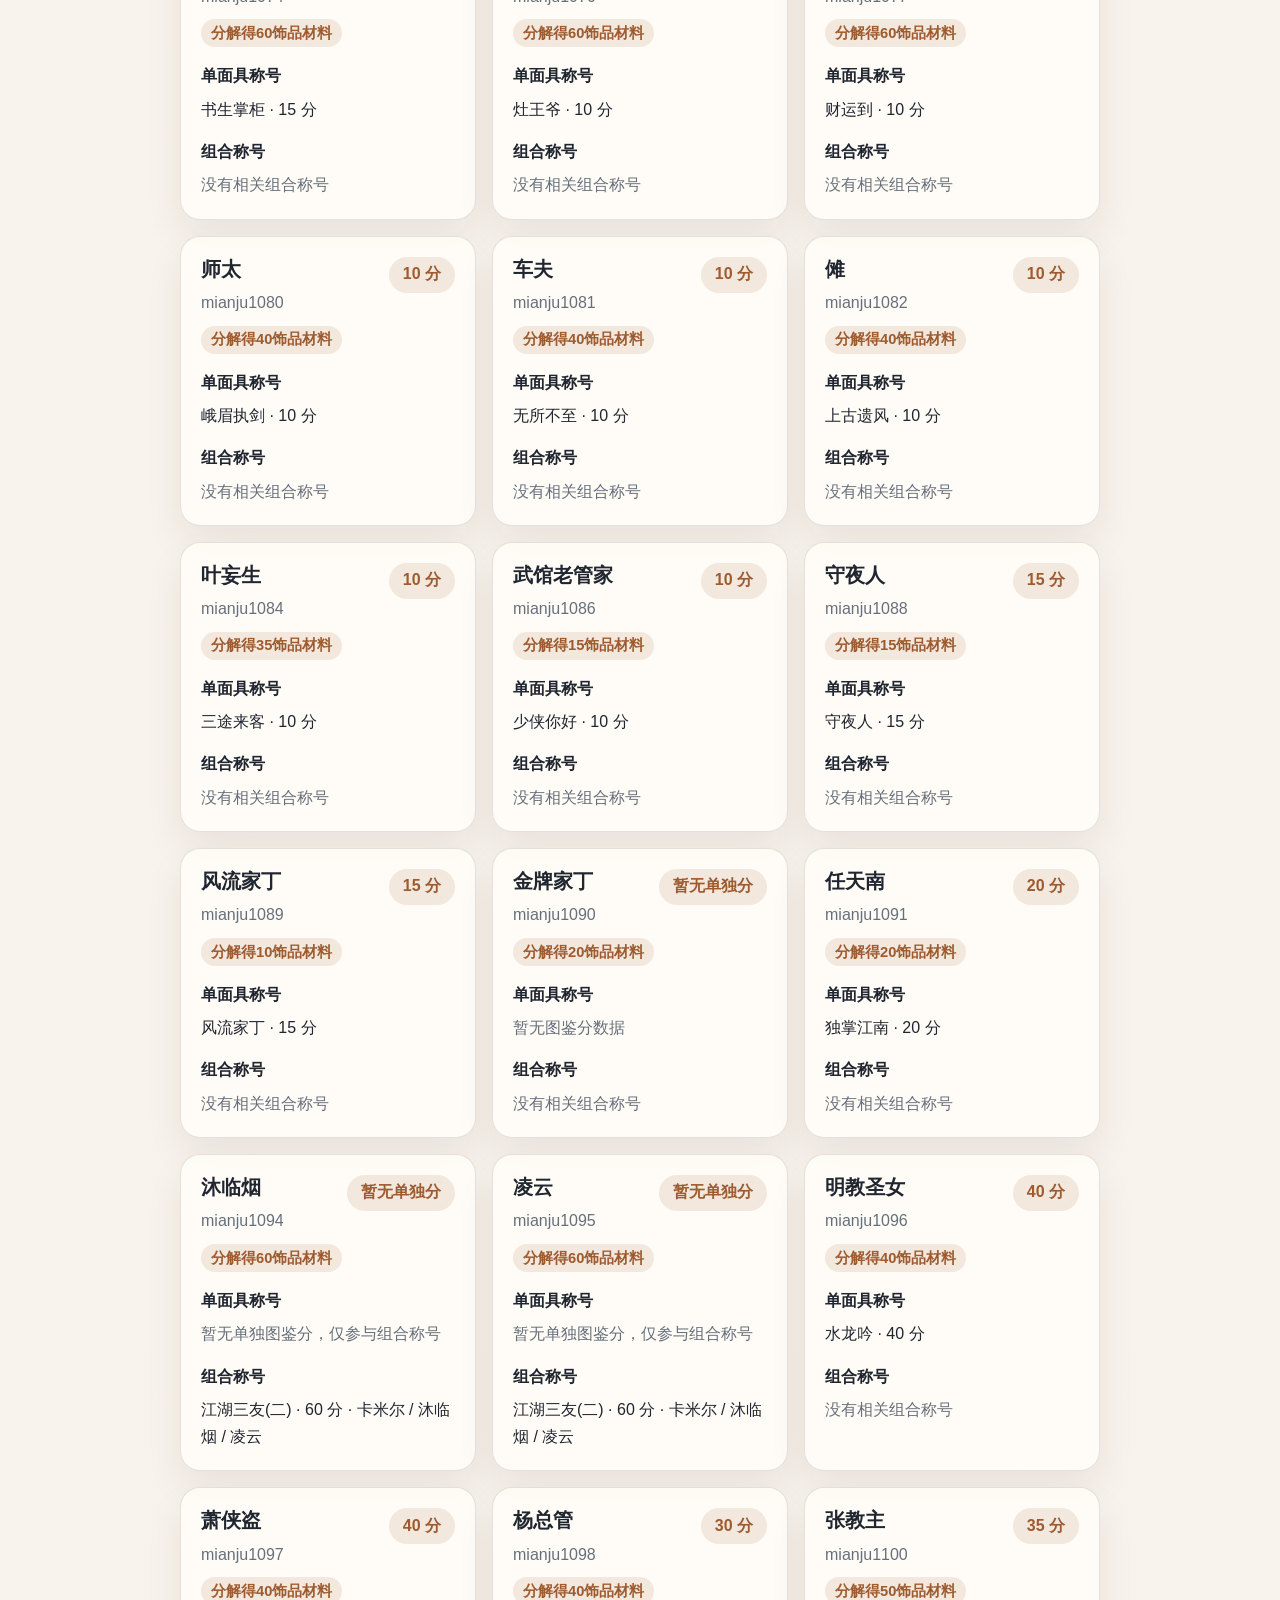
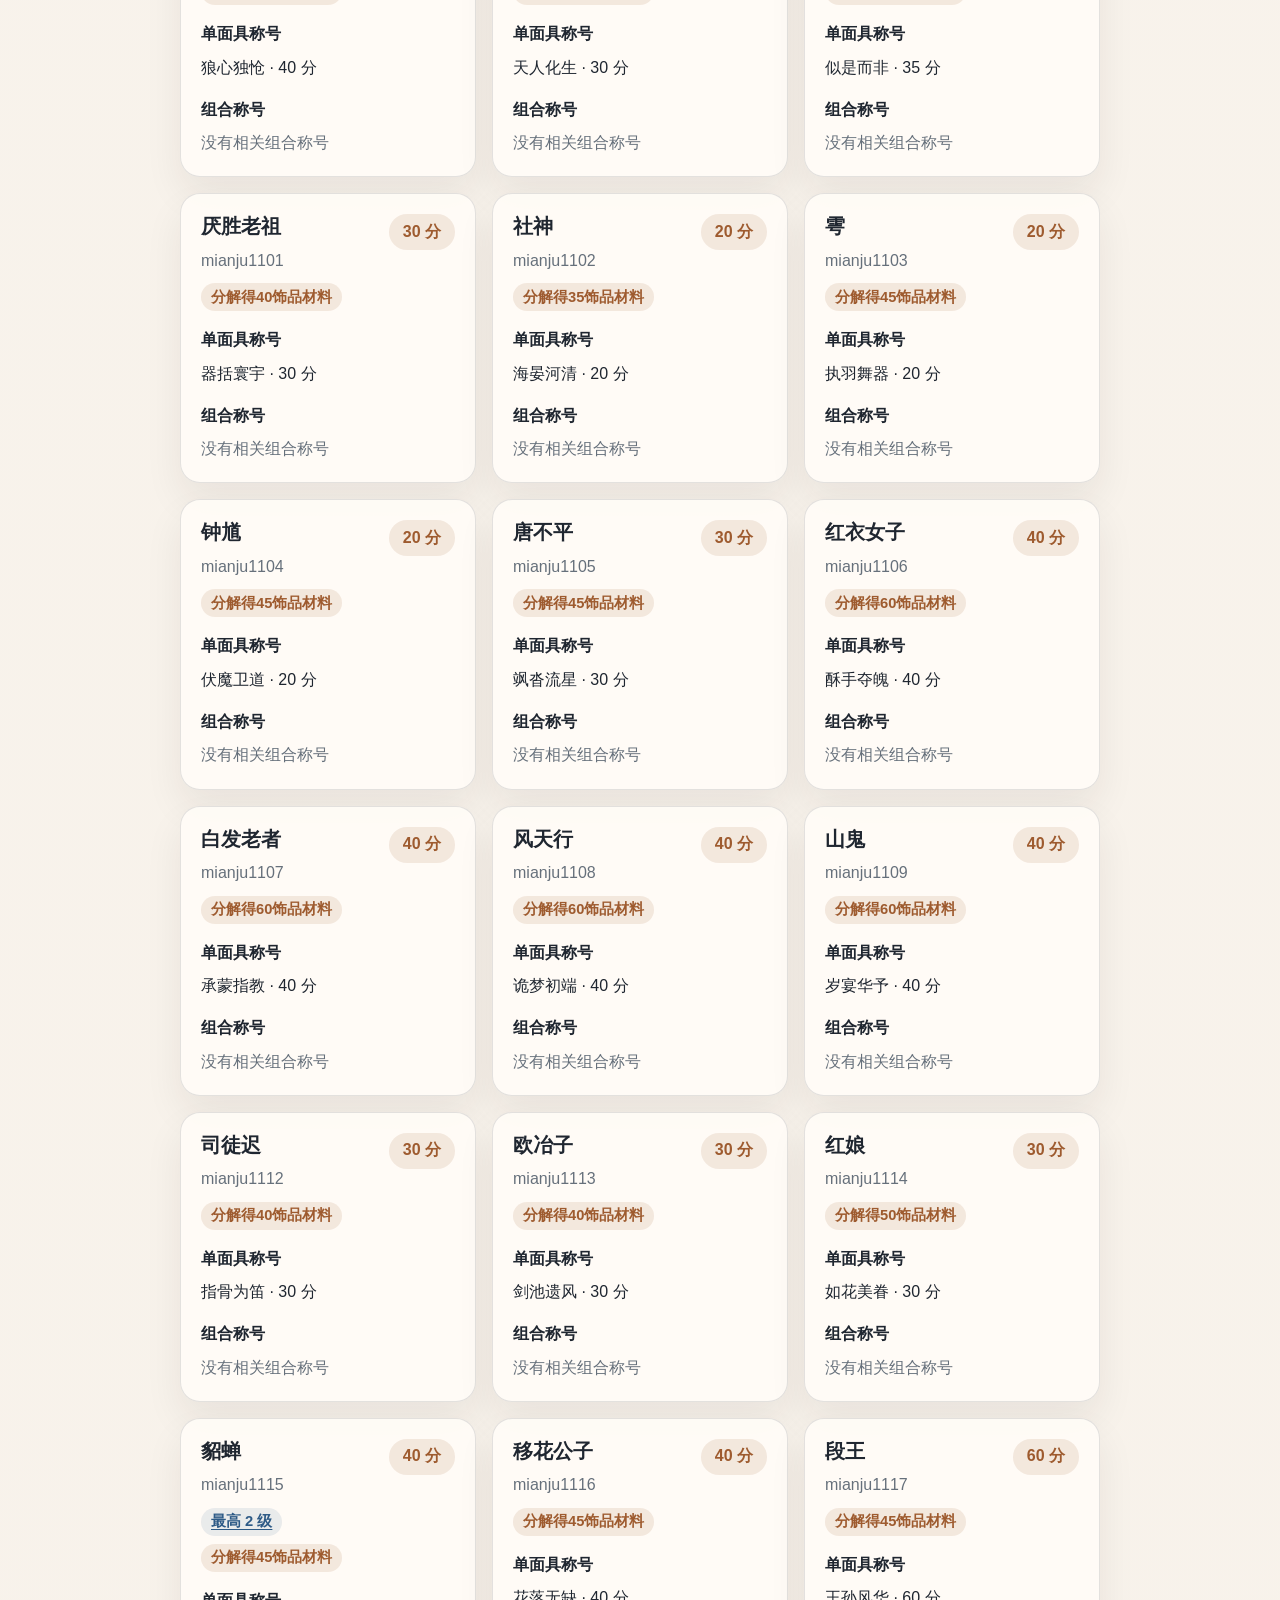
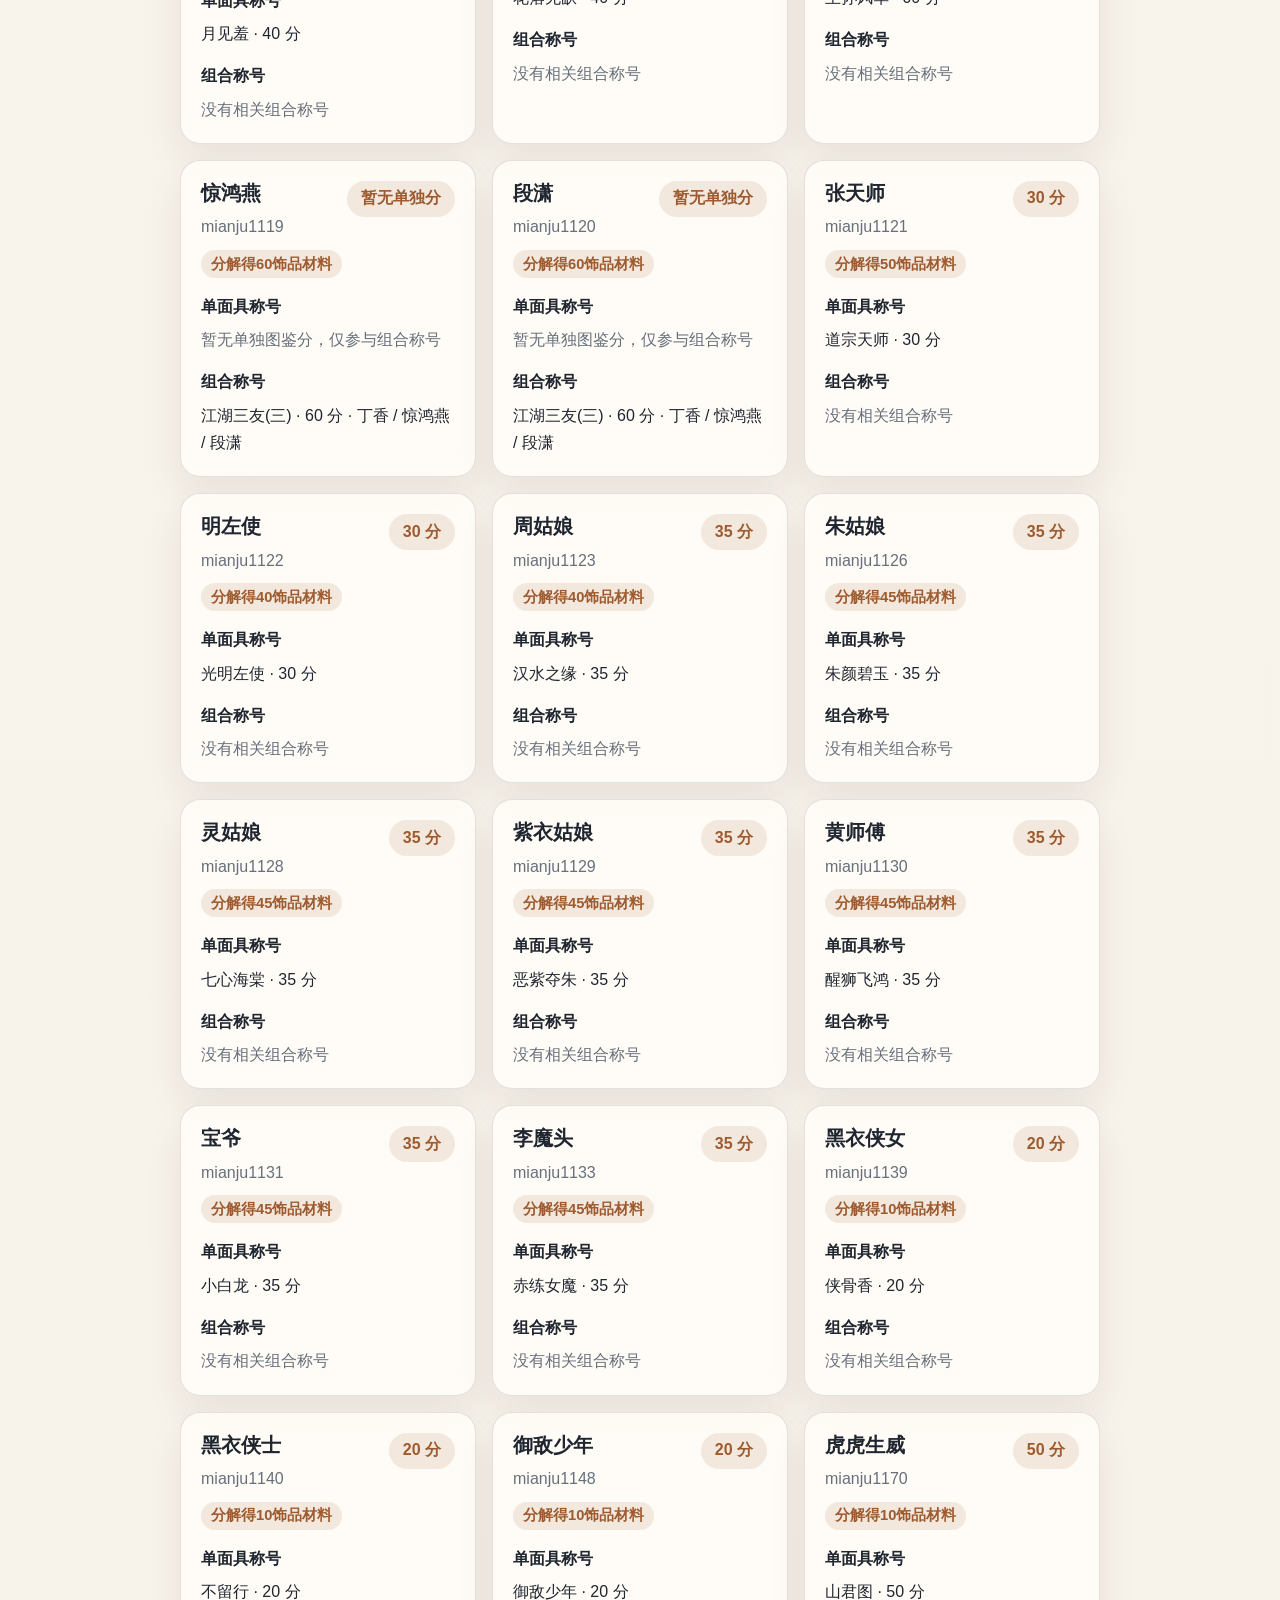
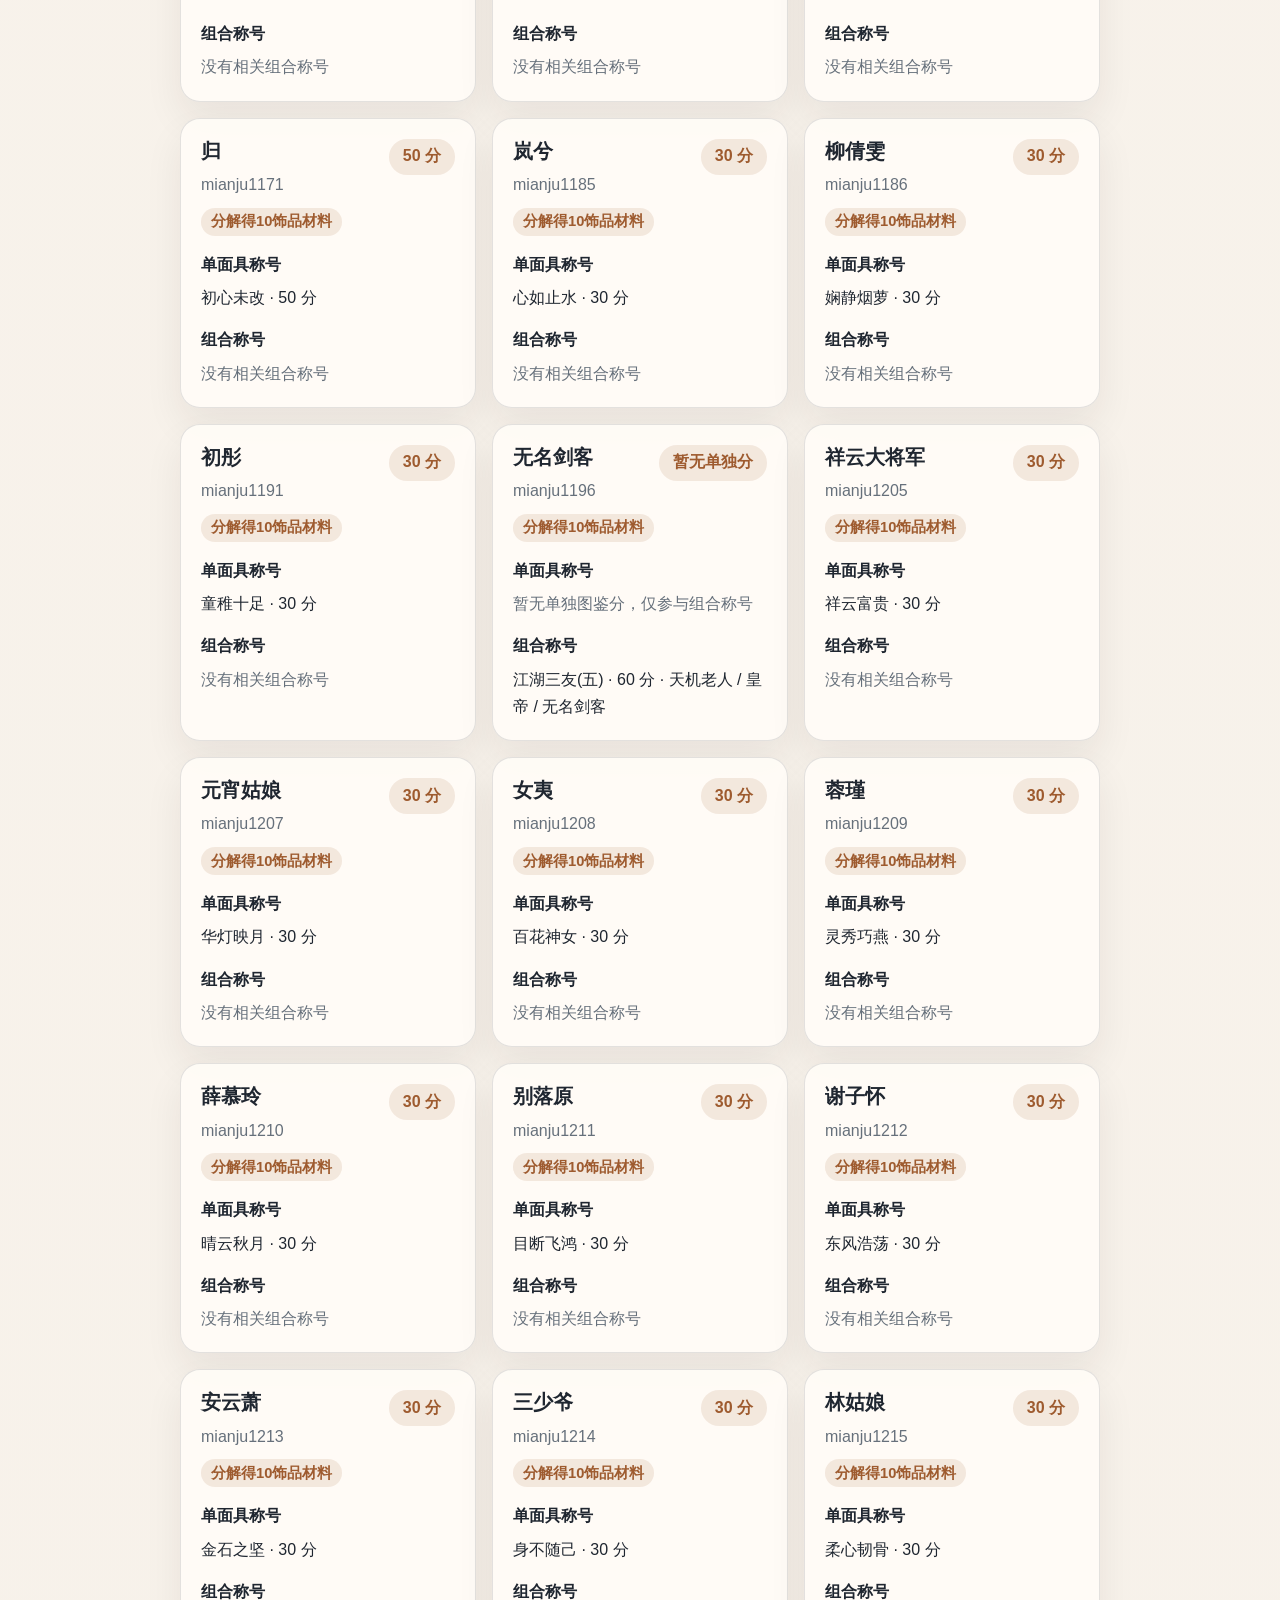
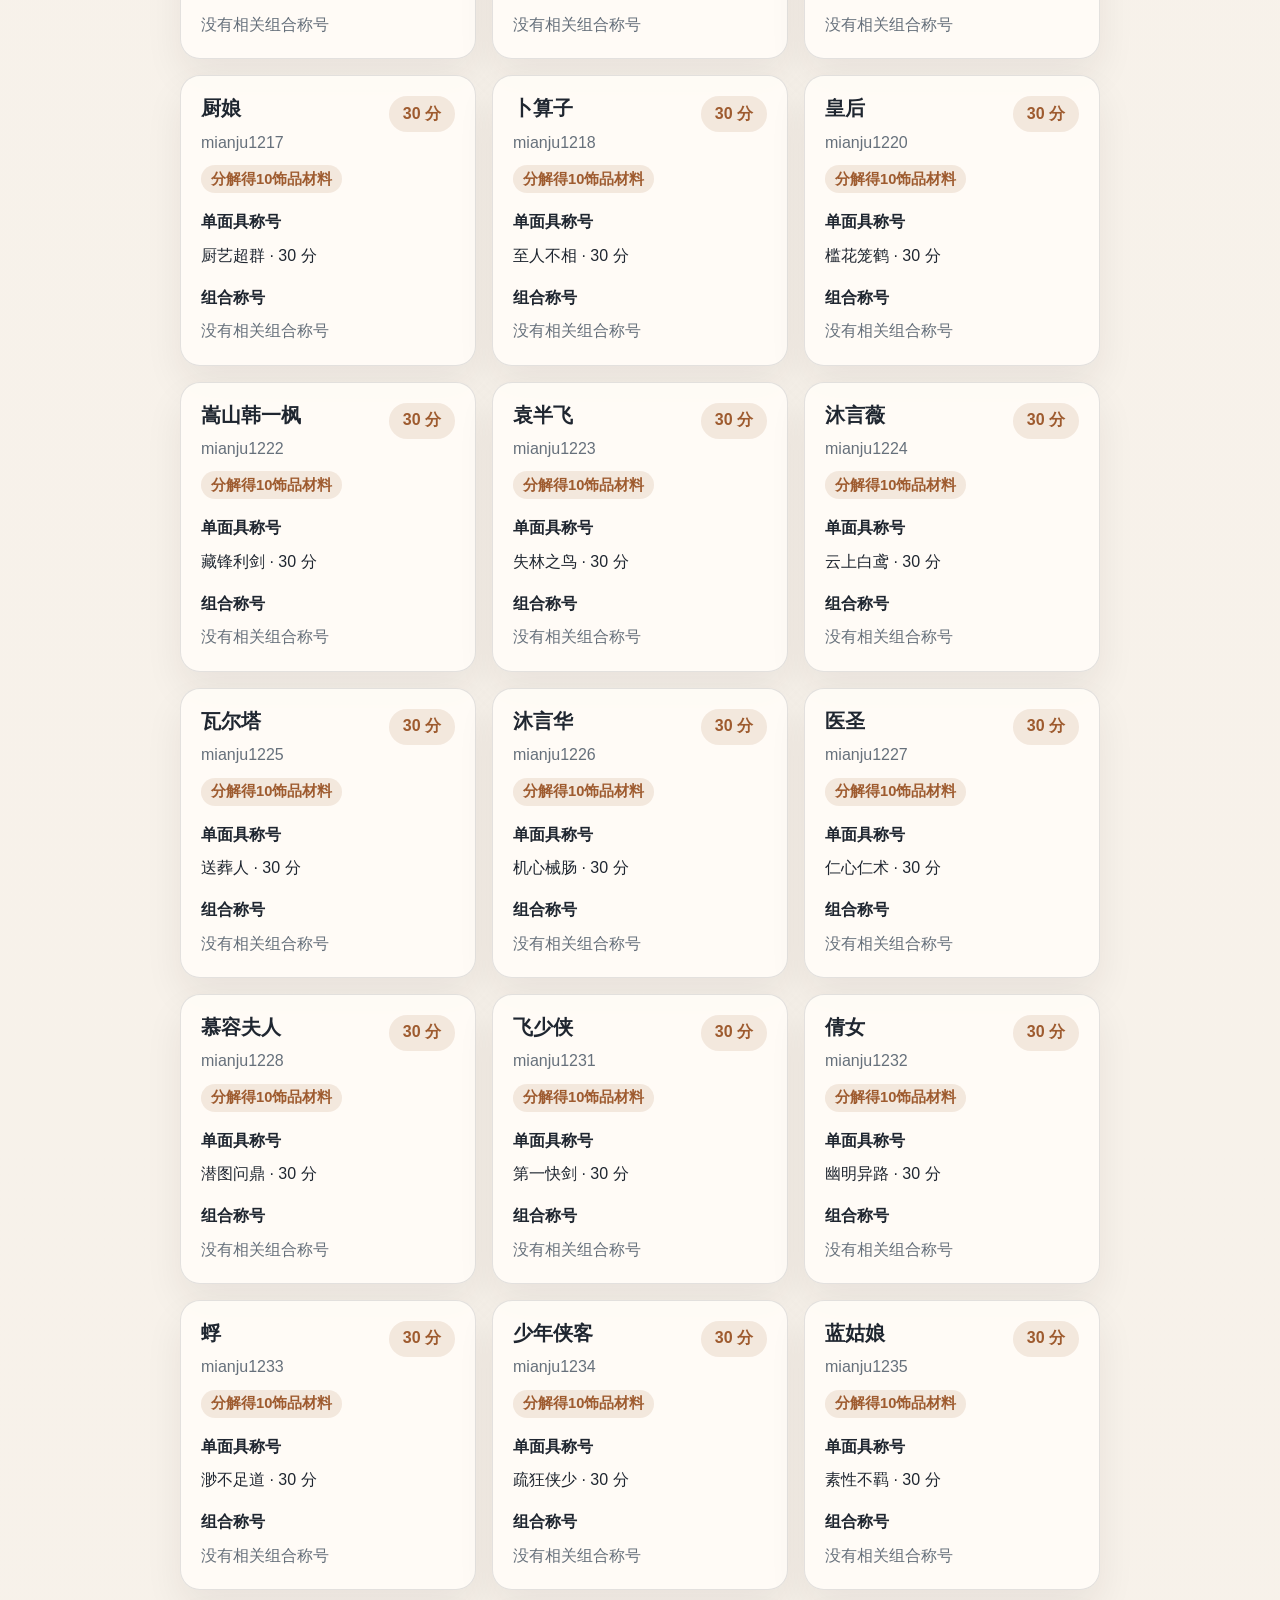
==== commit a9145122: "260610面具更新" ====
--- a/index.html
+++ b/index.html
@@ -238,6 +238,6 @@
     </template>
 
     <script src="./vendor/pinyin-pro.js?v=20260520-guide2" defer></script>
-    <script src="./app.js?v=20260531-mask-data" defer></script>
+    <script src="./app.js?v=20260610-mask-data" defer></script>
   </body>
 </html>
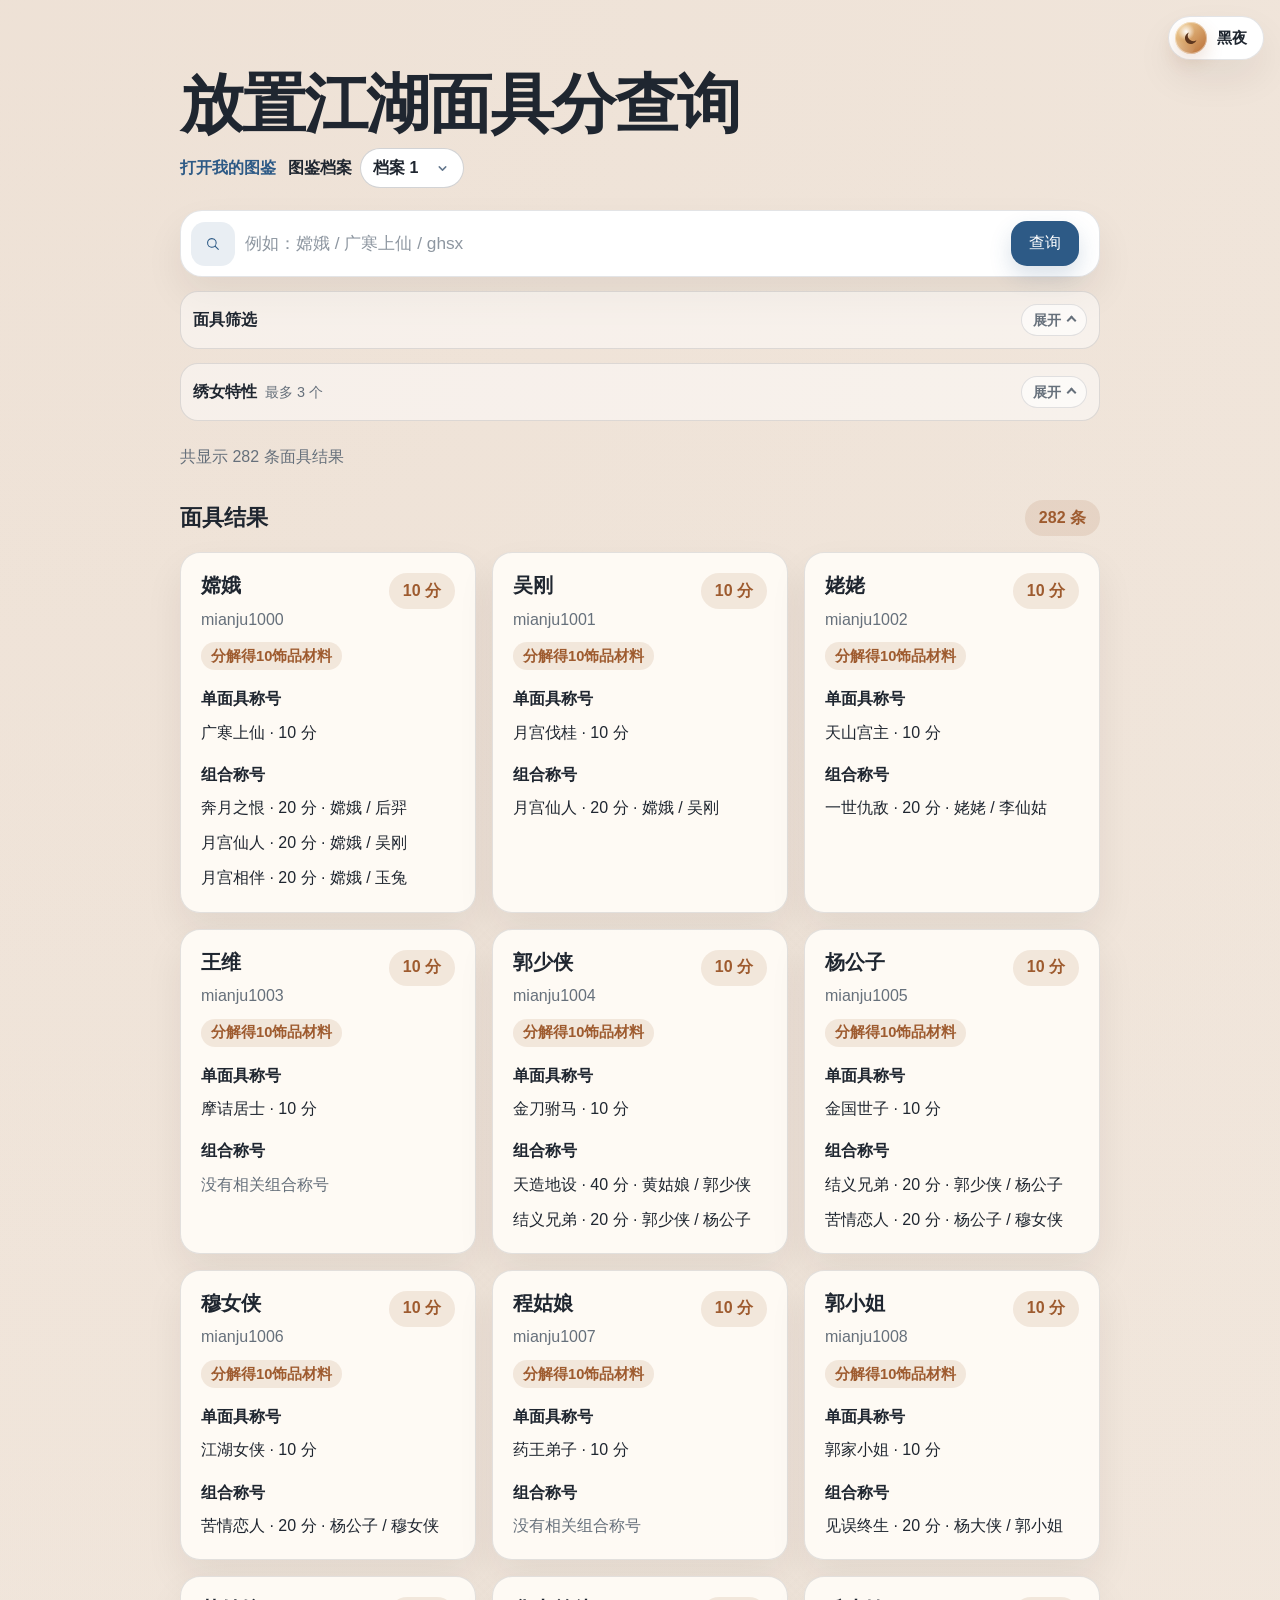
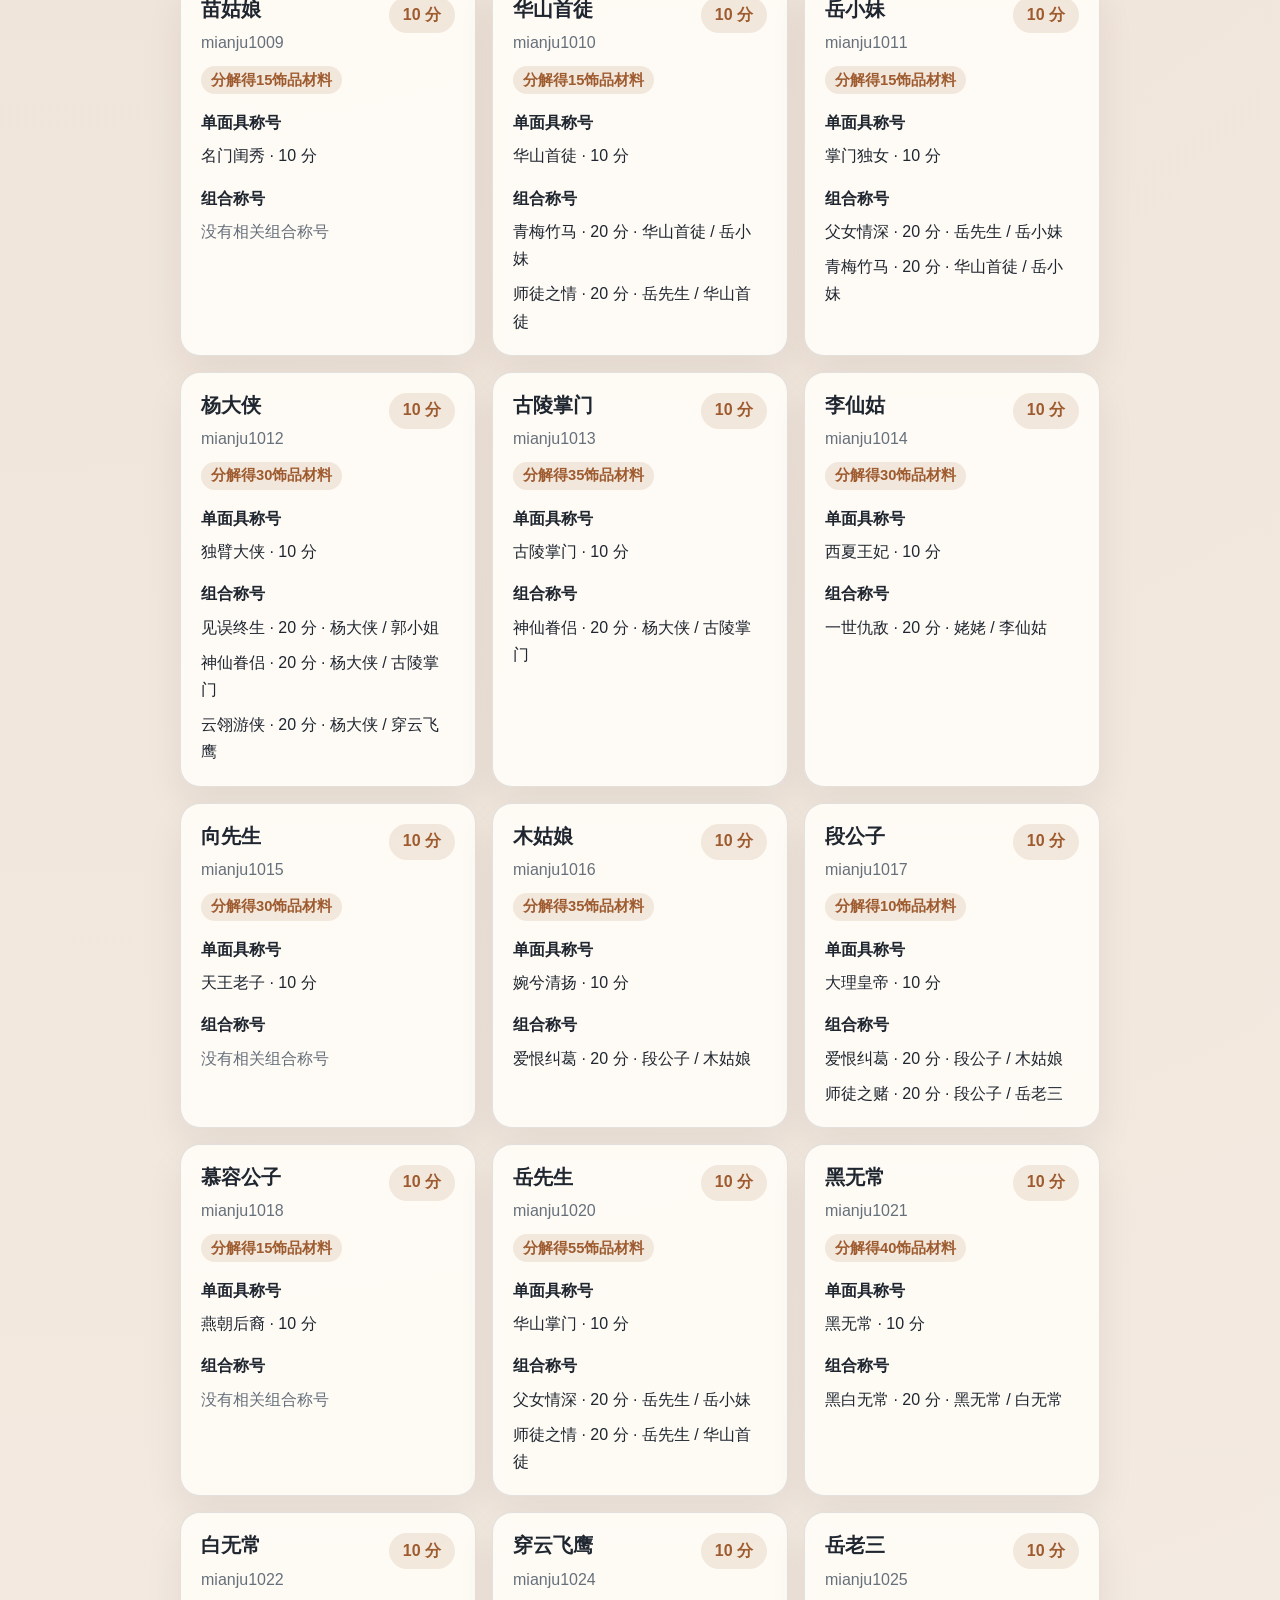
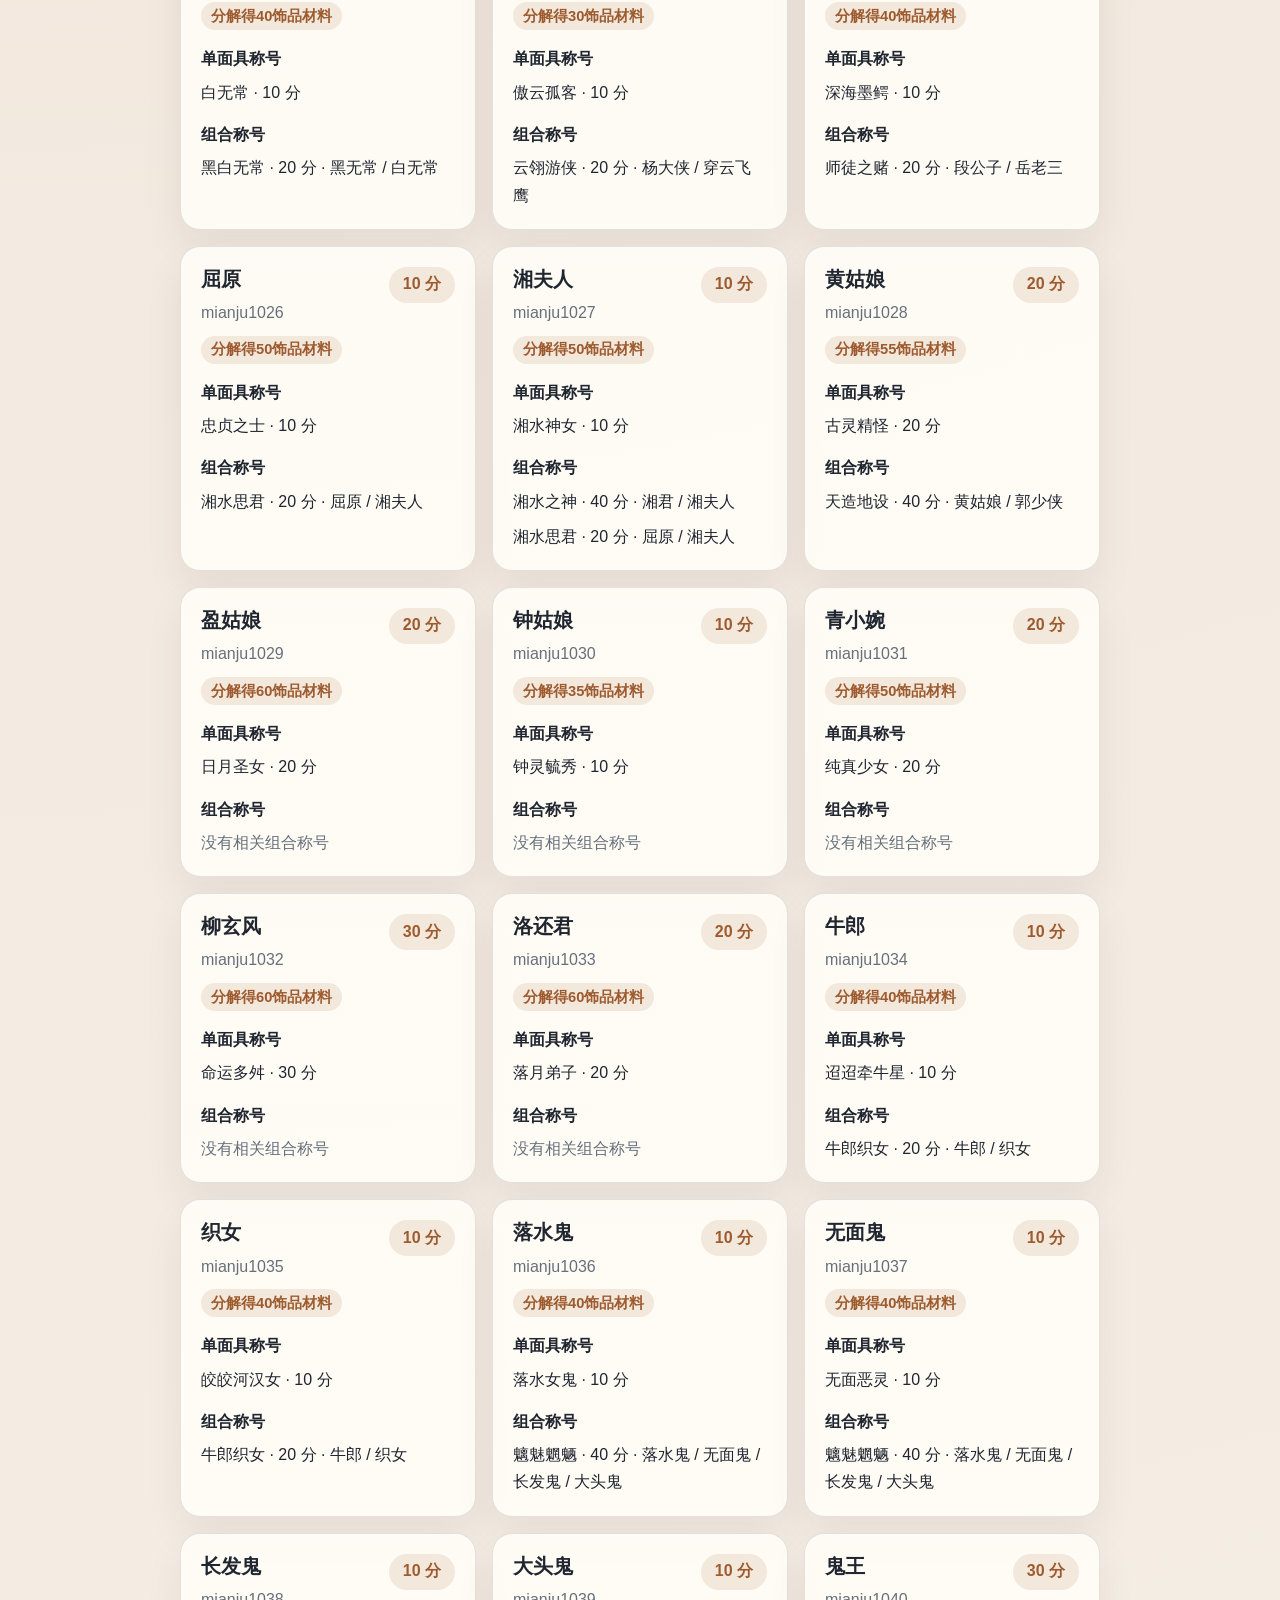
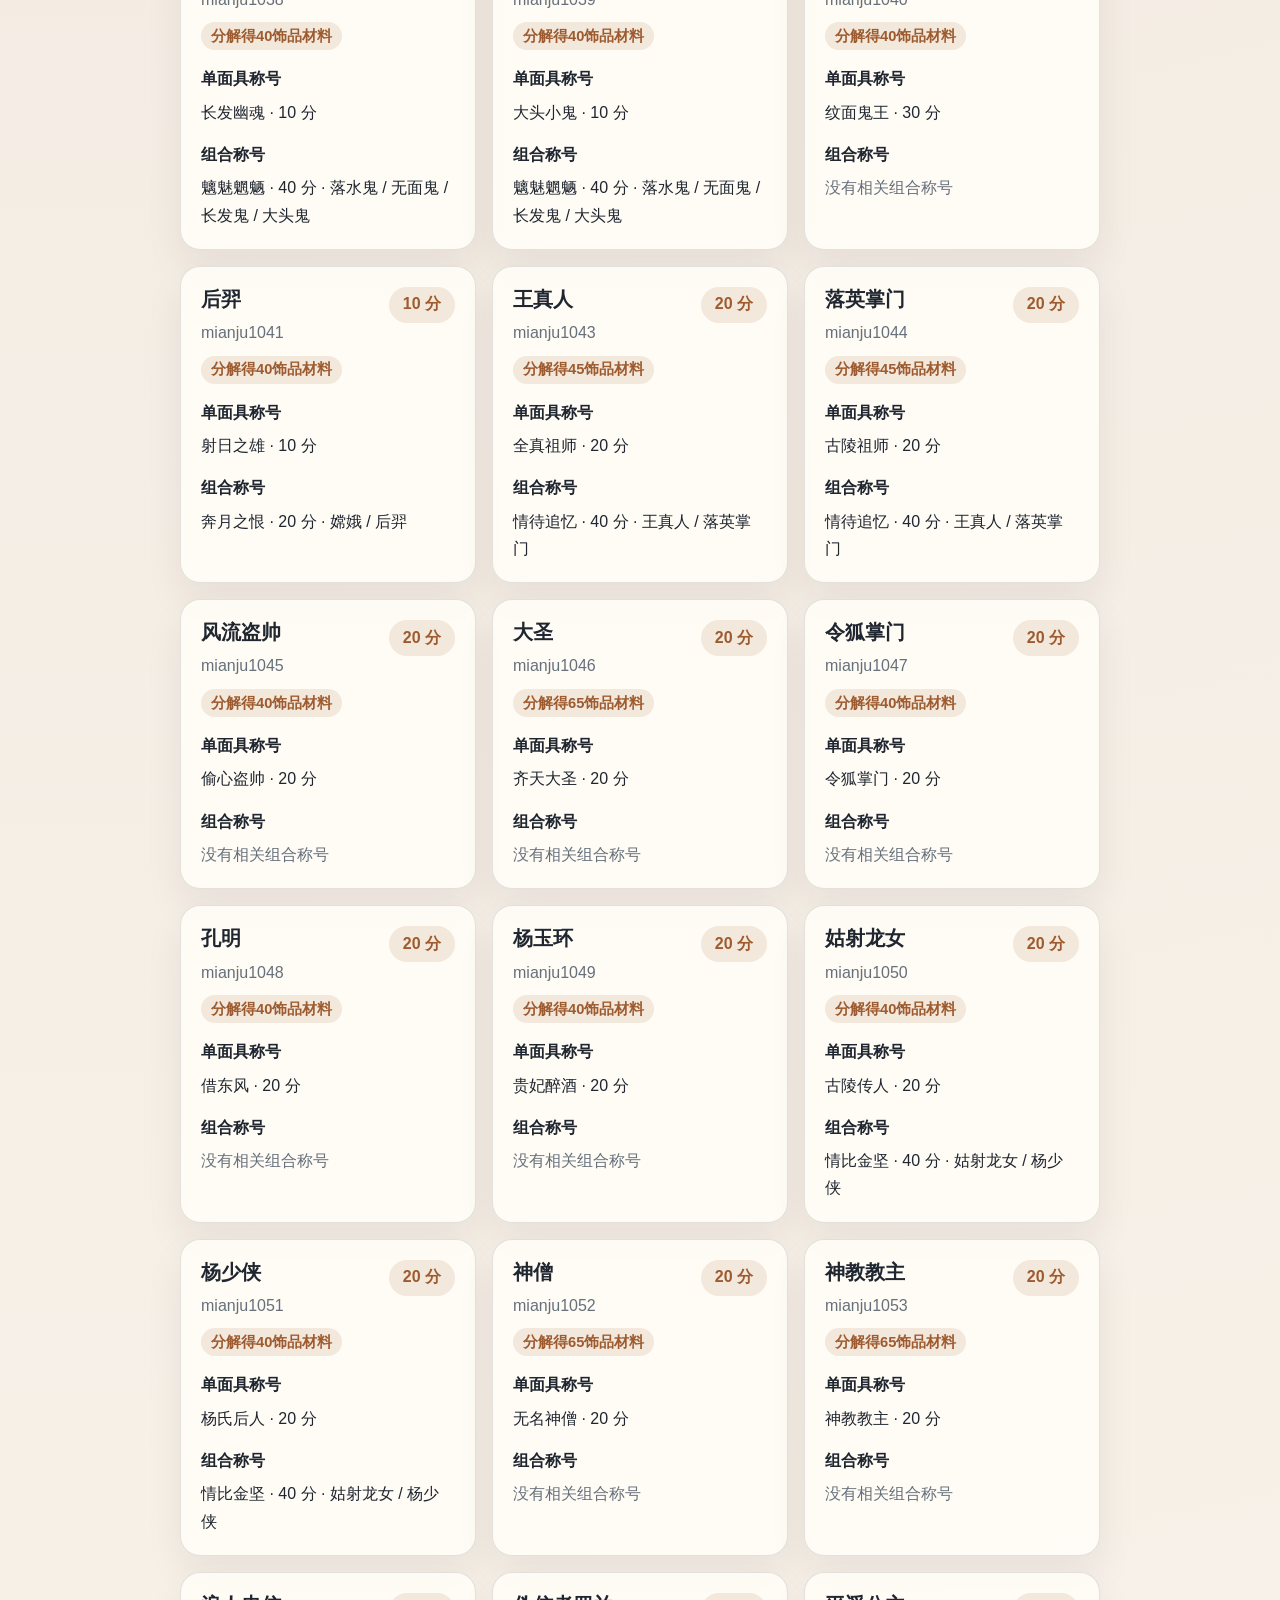
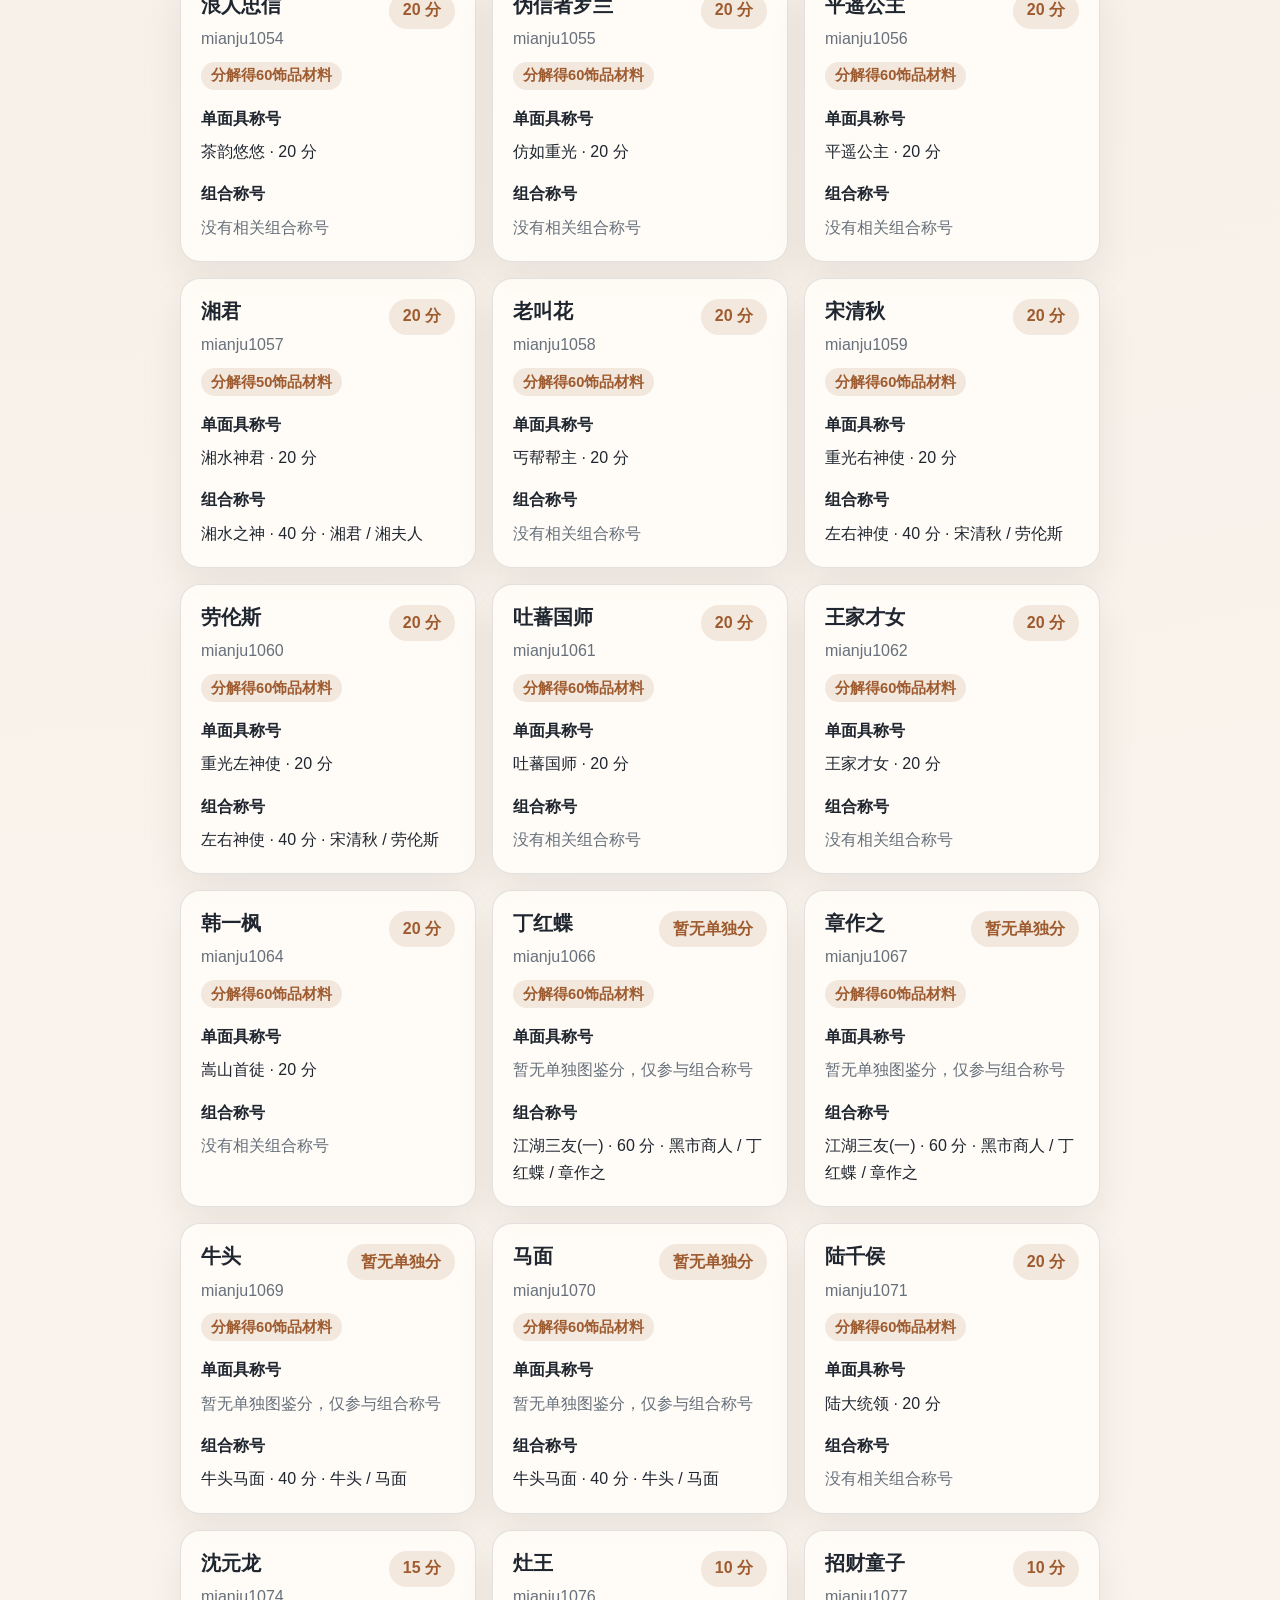
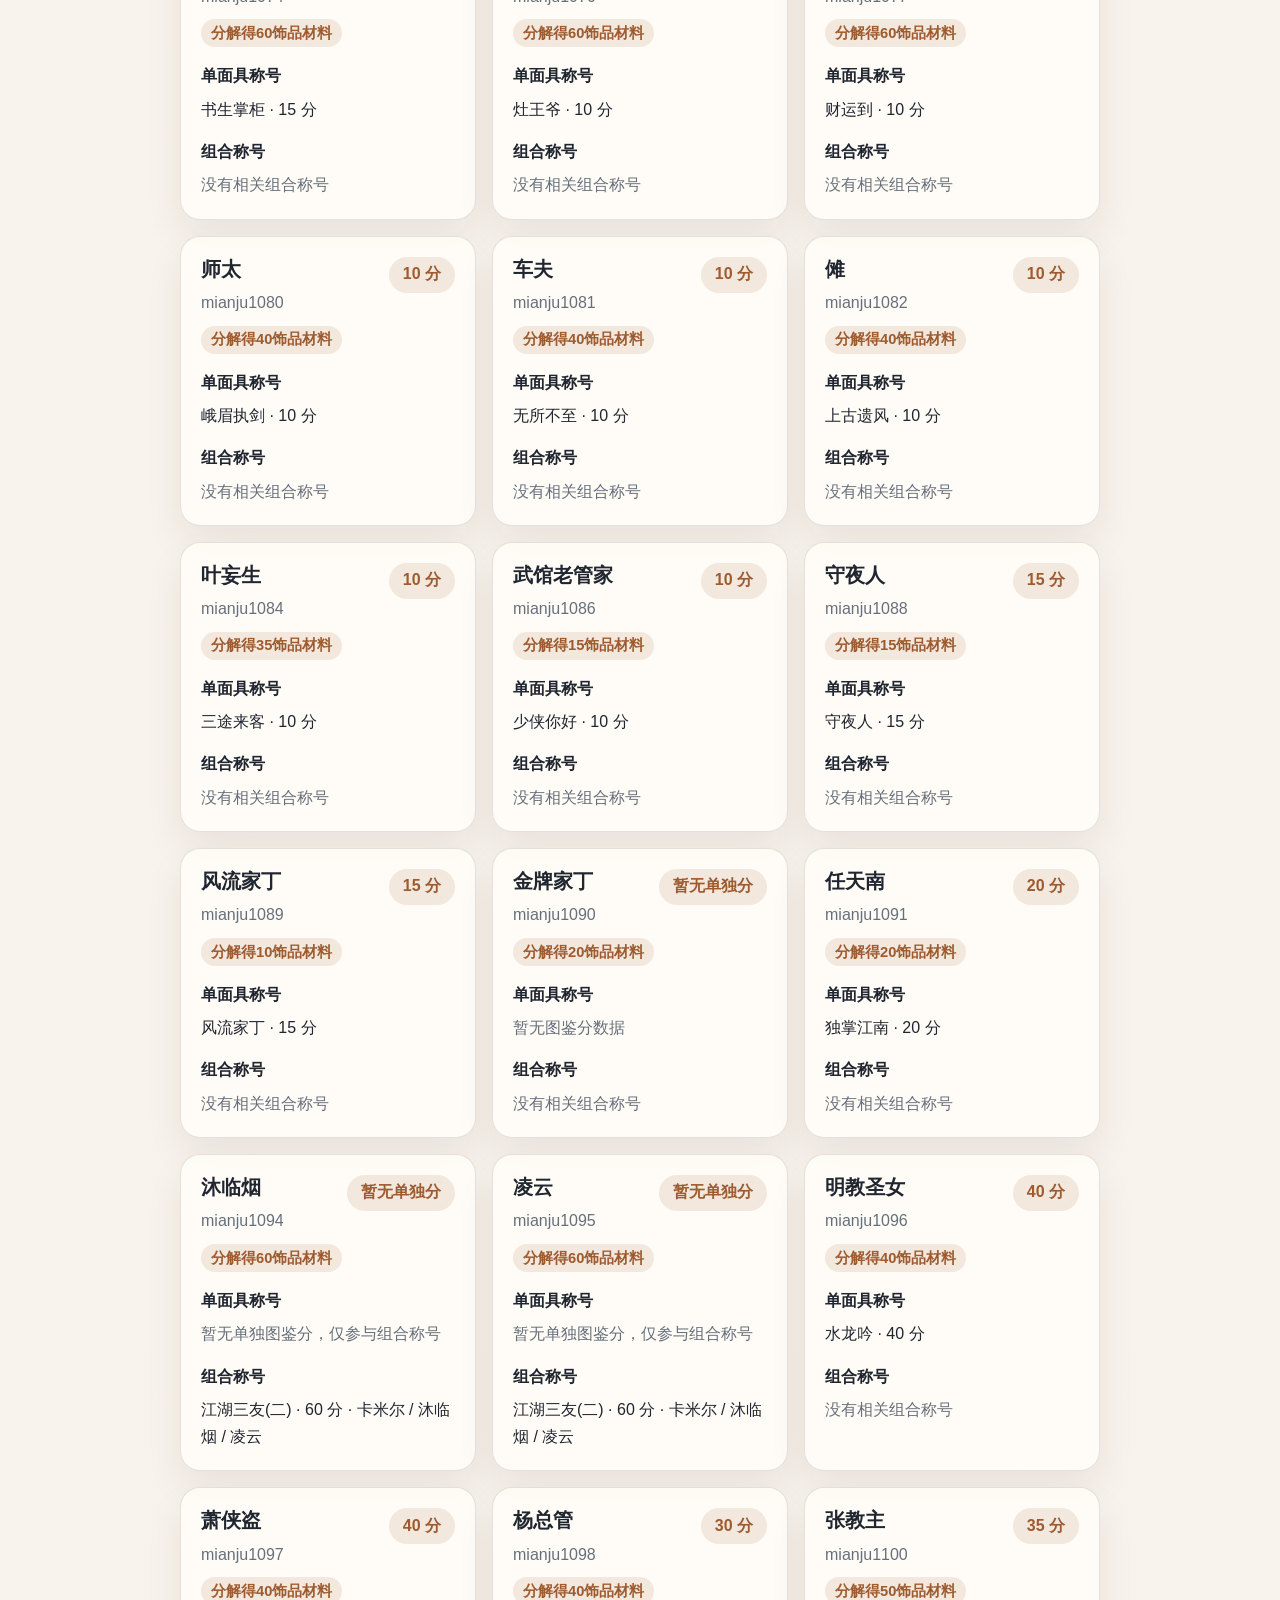
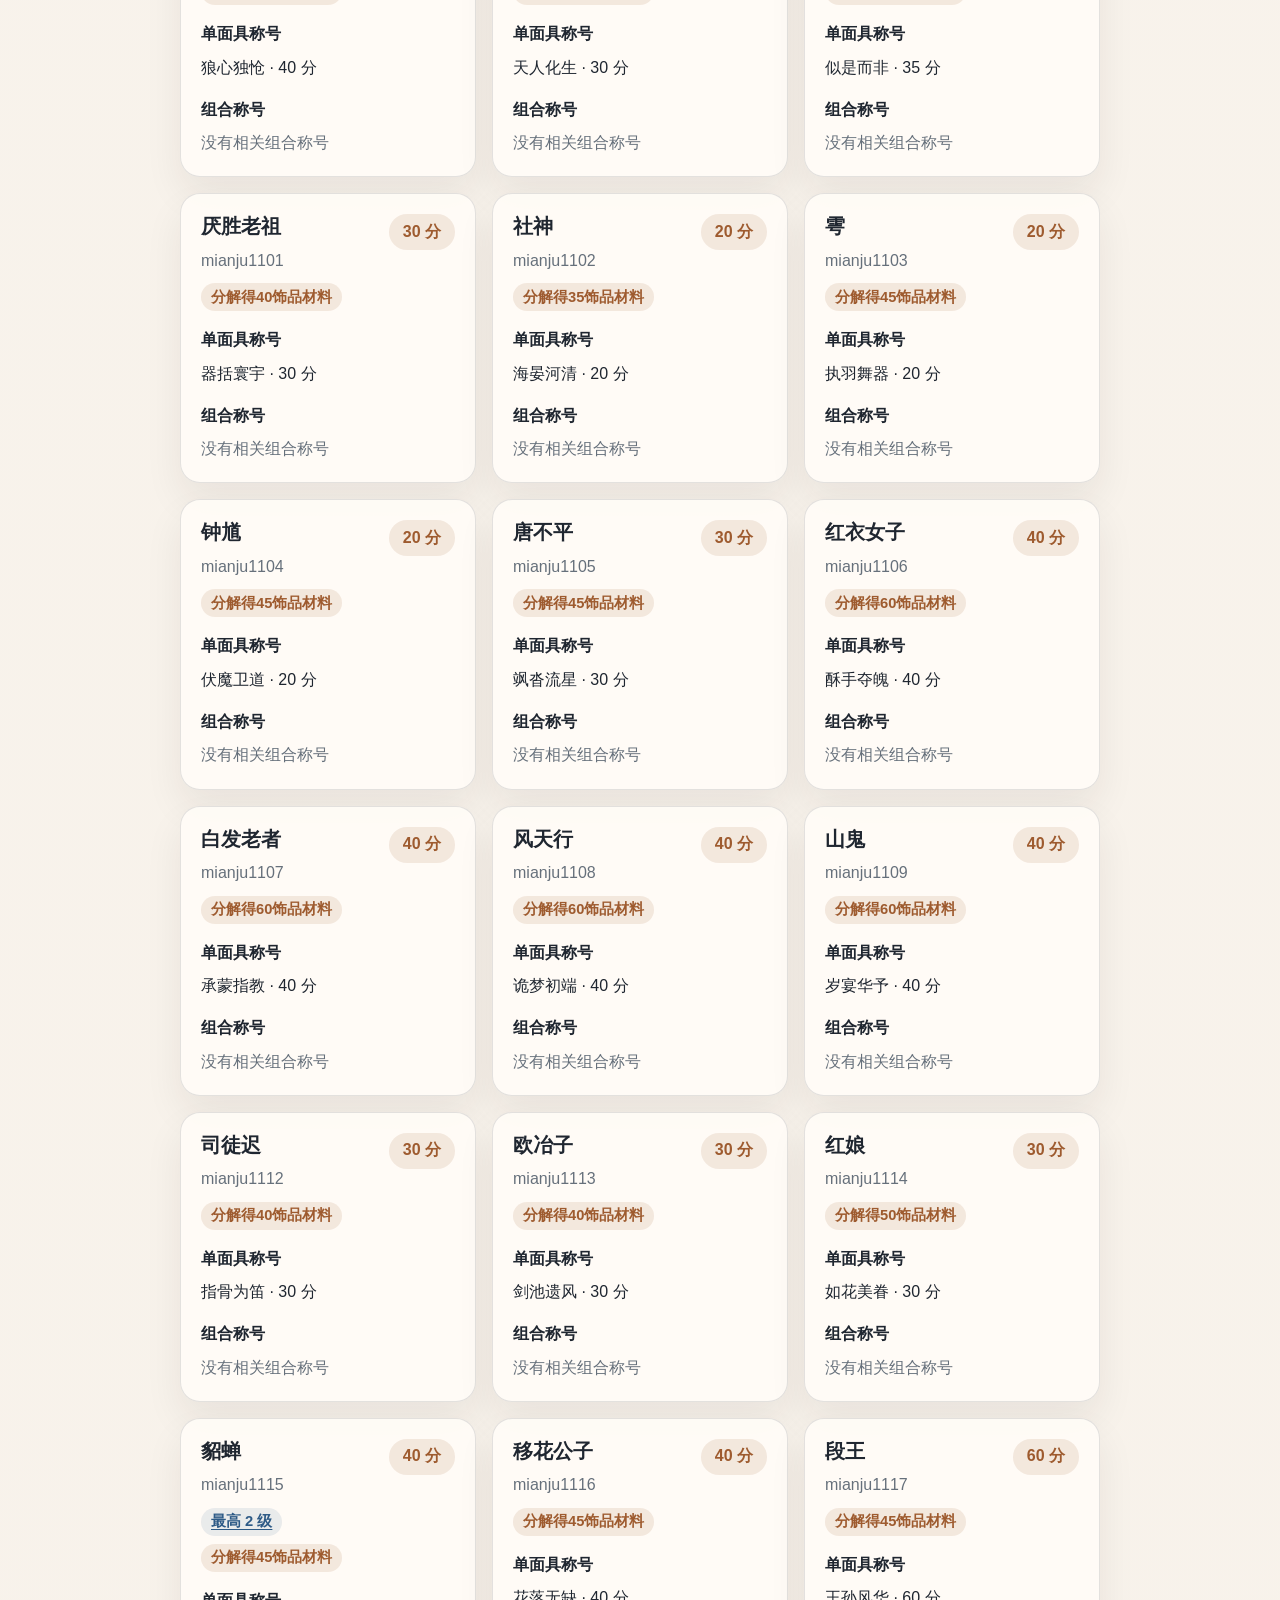
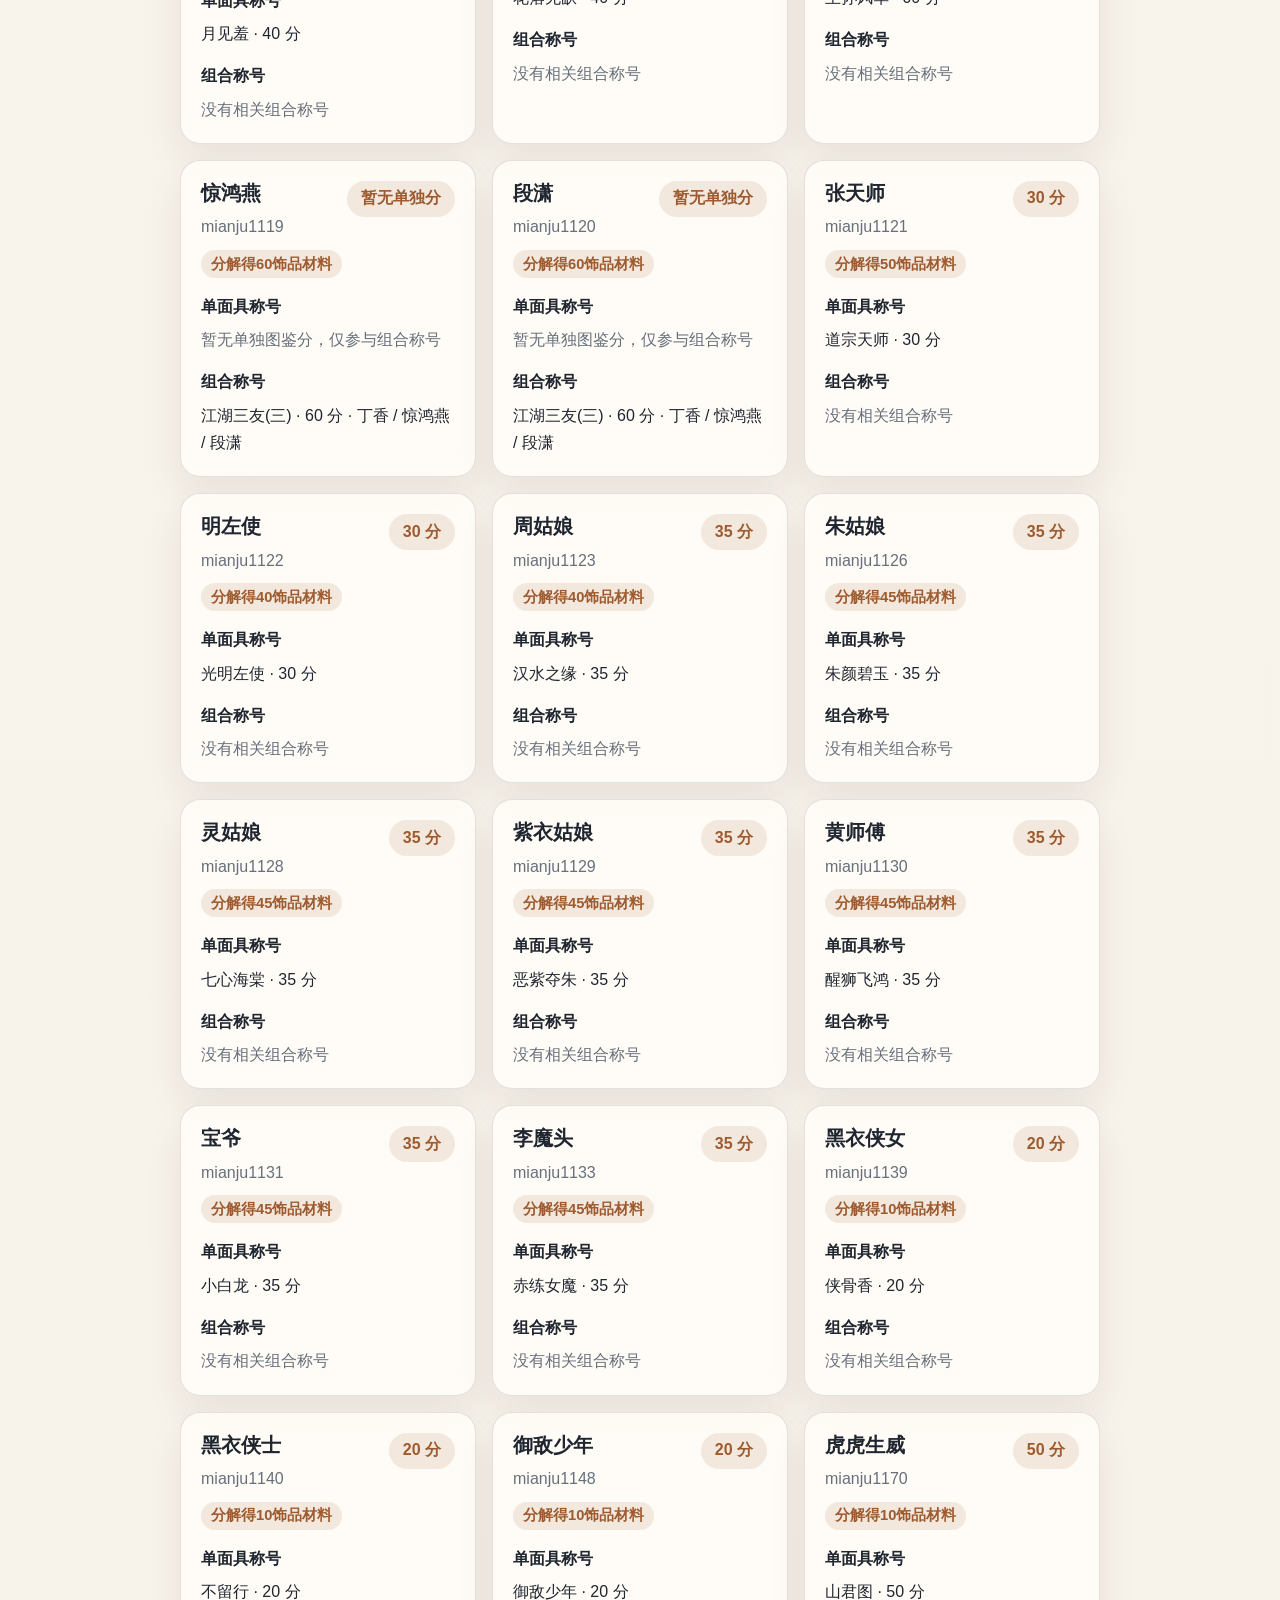
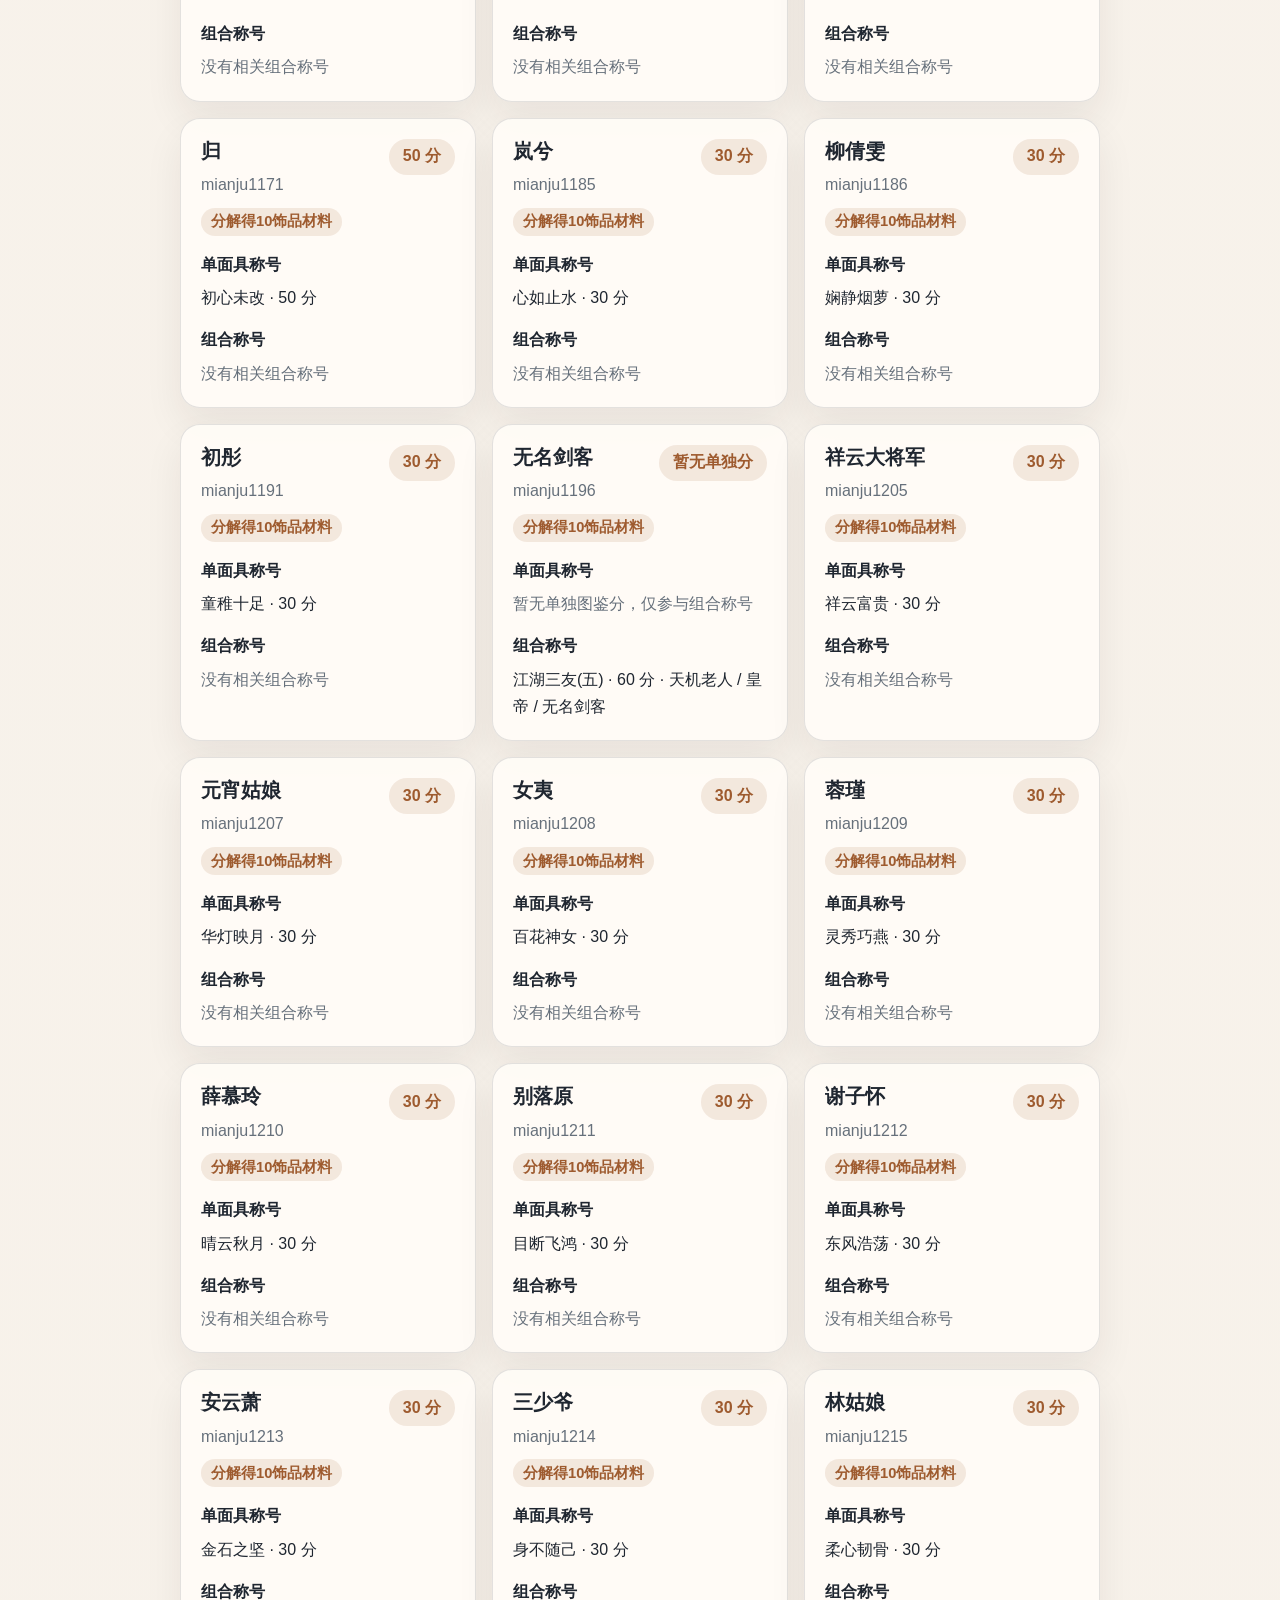
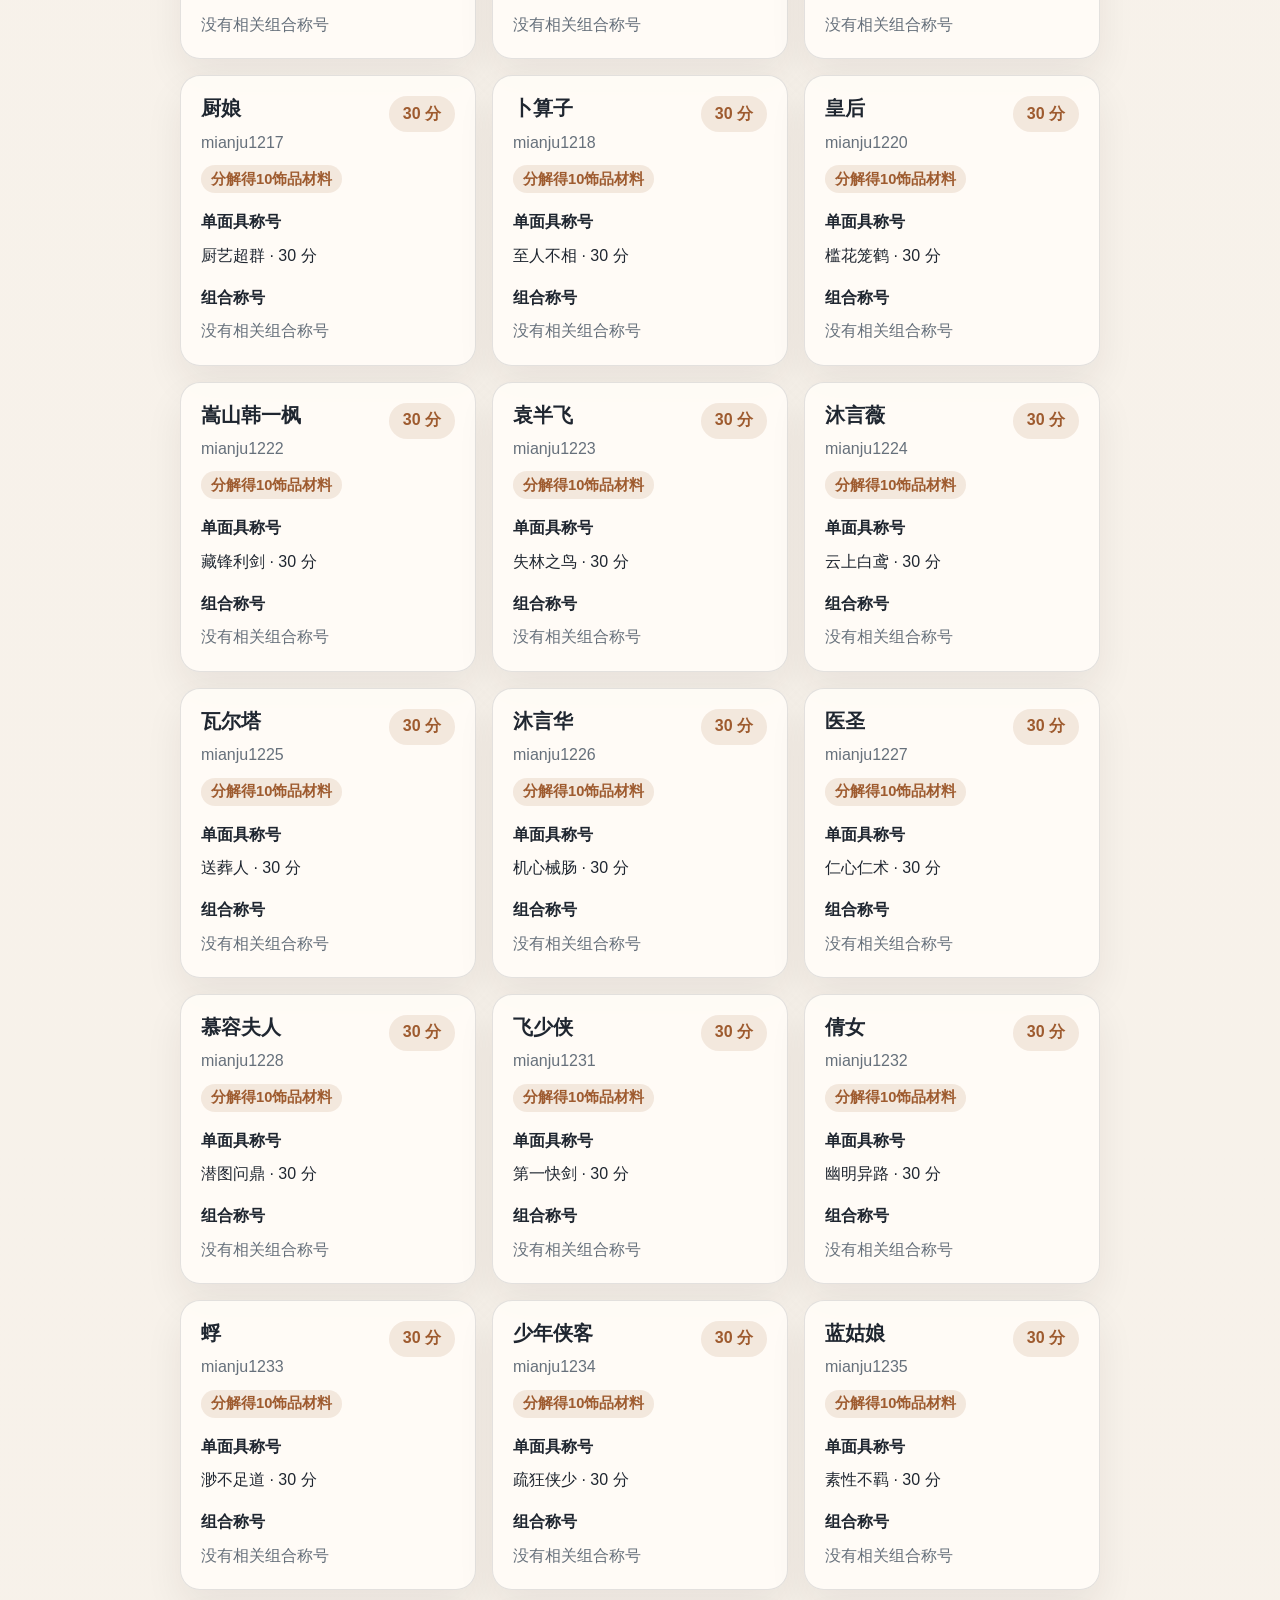
==== commit 444a5ad8: "260709面具更新" ====
--- a/index.html
+++ b/index.html
@@ -238,6 +238,6 @@
     </template>
 
     <script src="./vendor/pinyin-pro.js?v=20260520-guide2" defer></script>
-    <script src="./app.js?v=20260610-mask-data" defer></script>
+    <script src="./app.js?v=20260708-mask-data" defer></script>
   </body>
 </html>
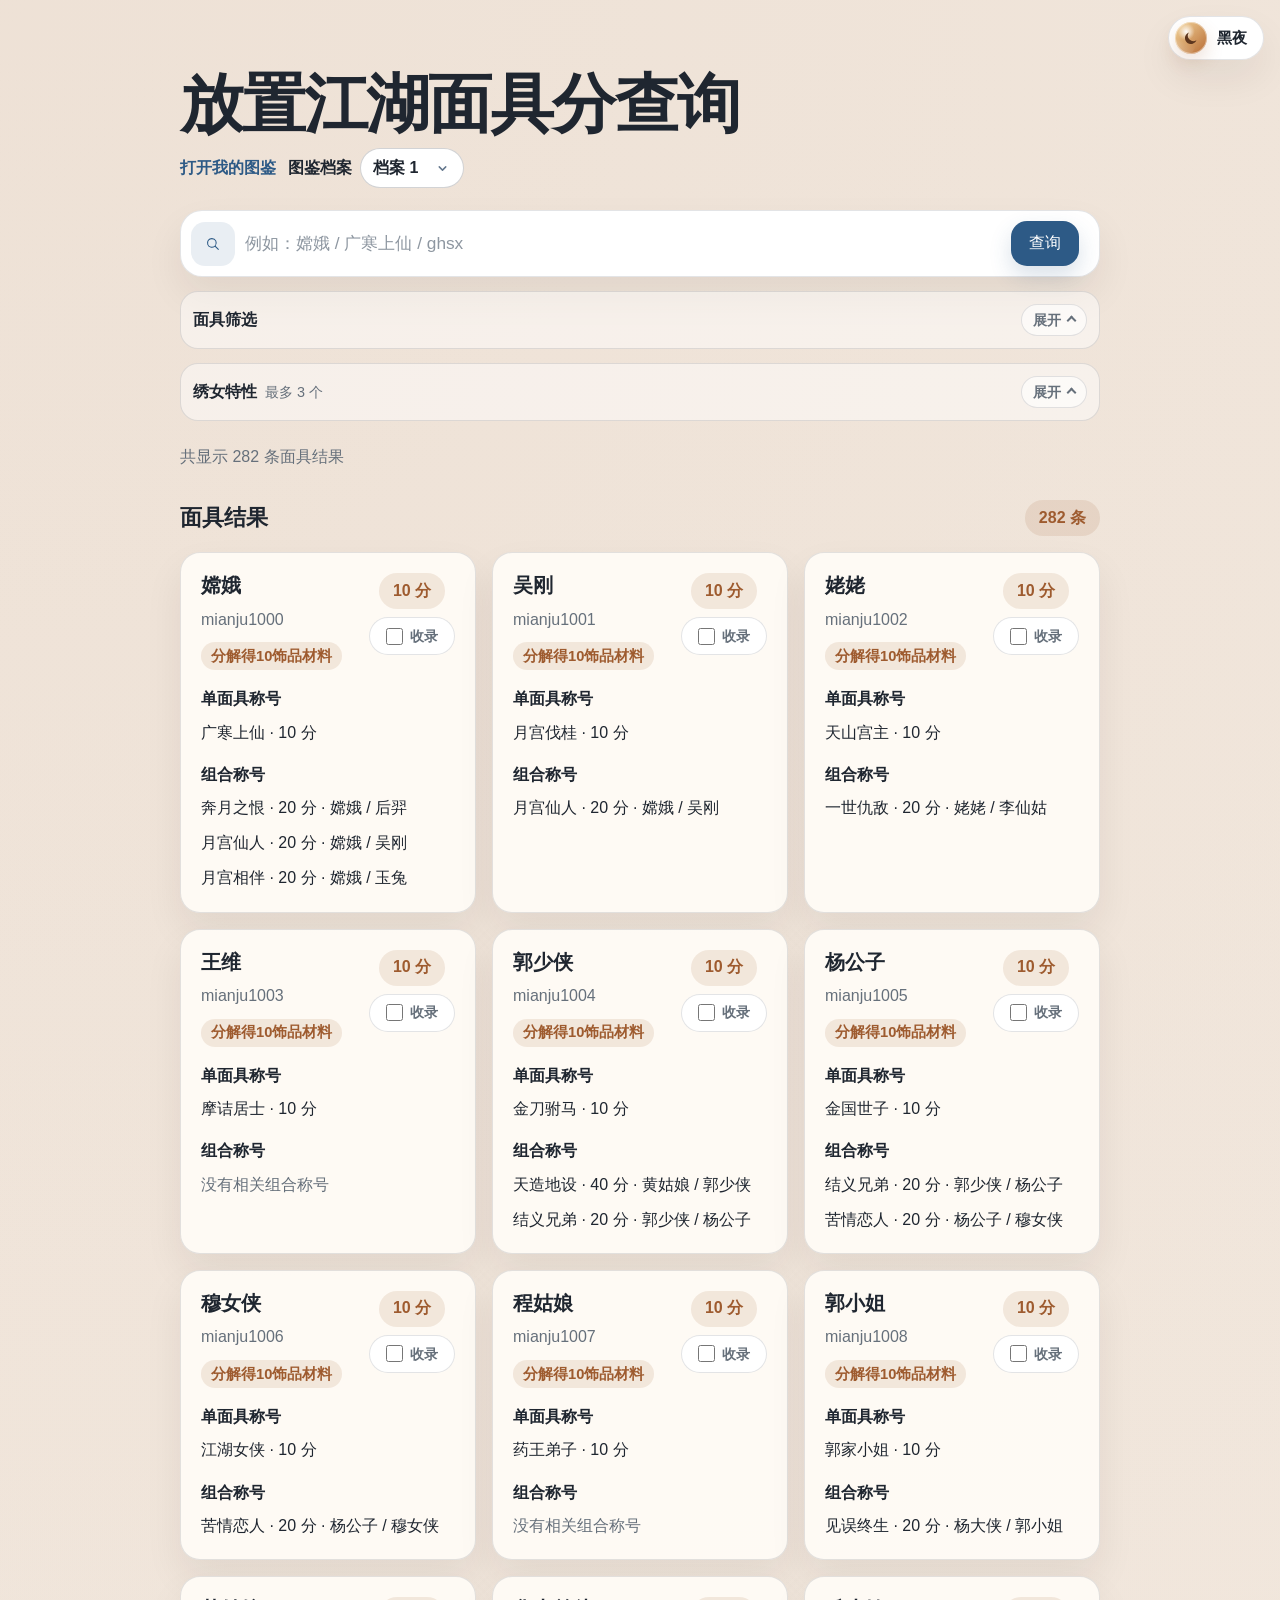
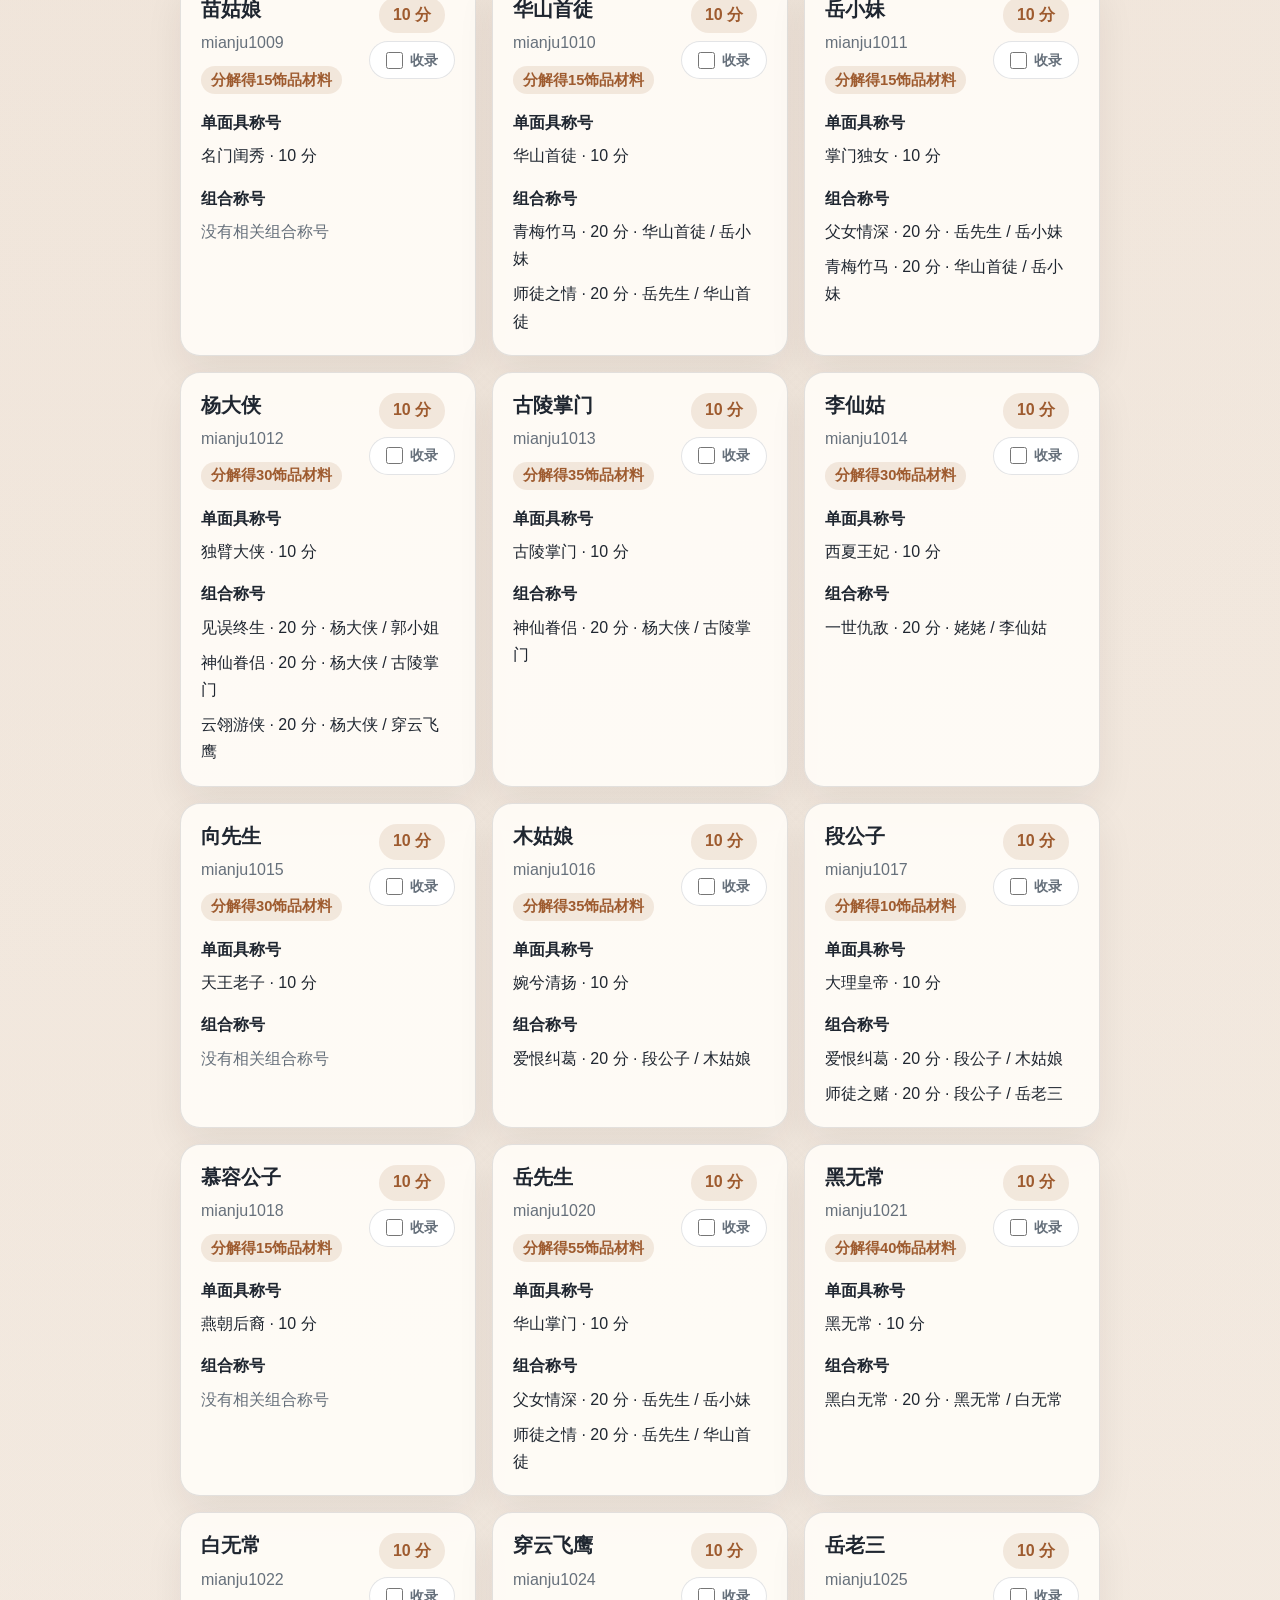
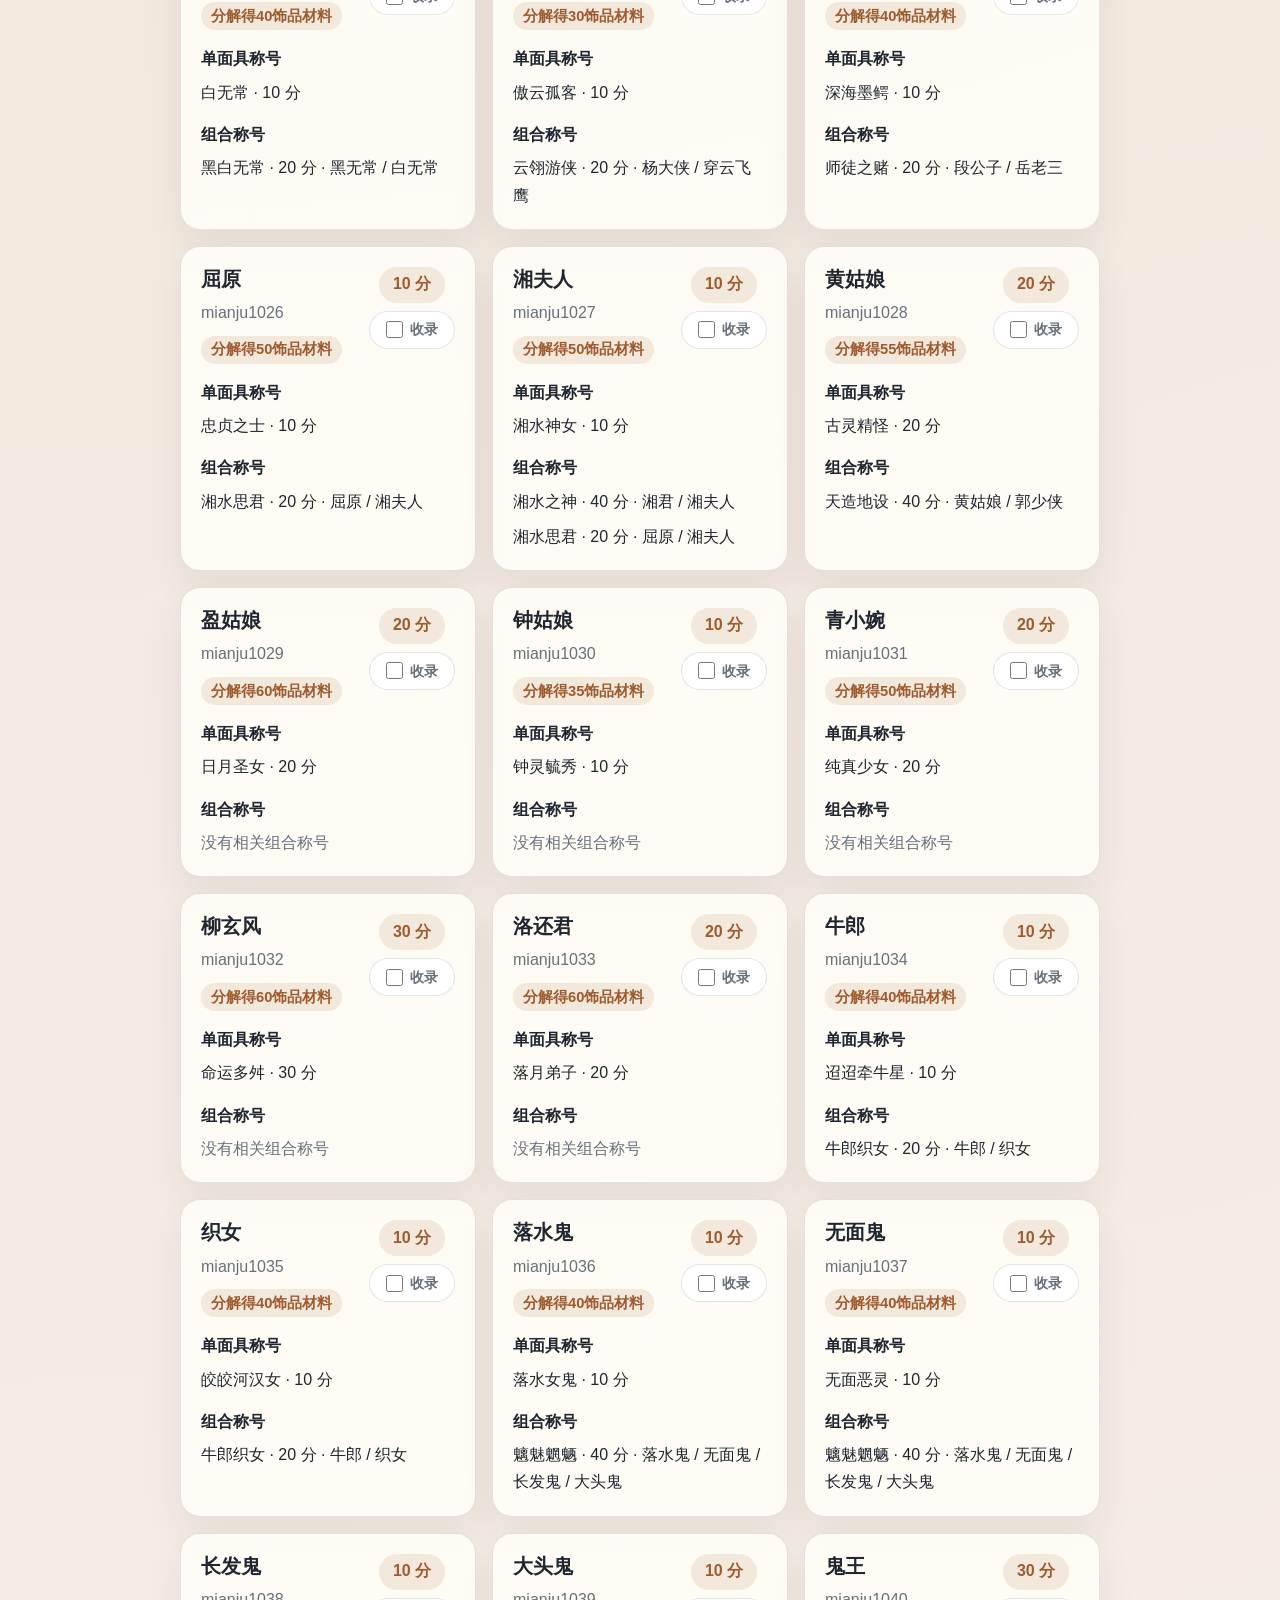
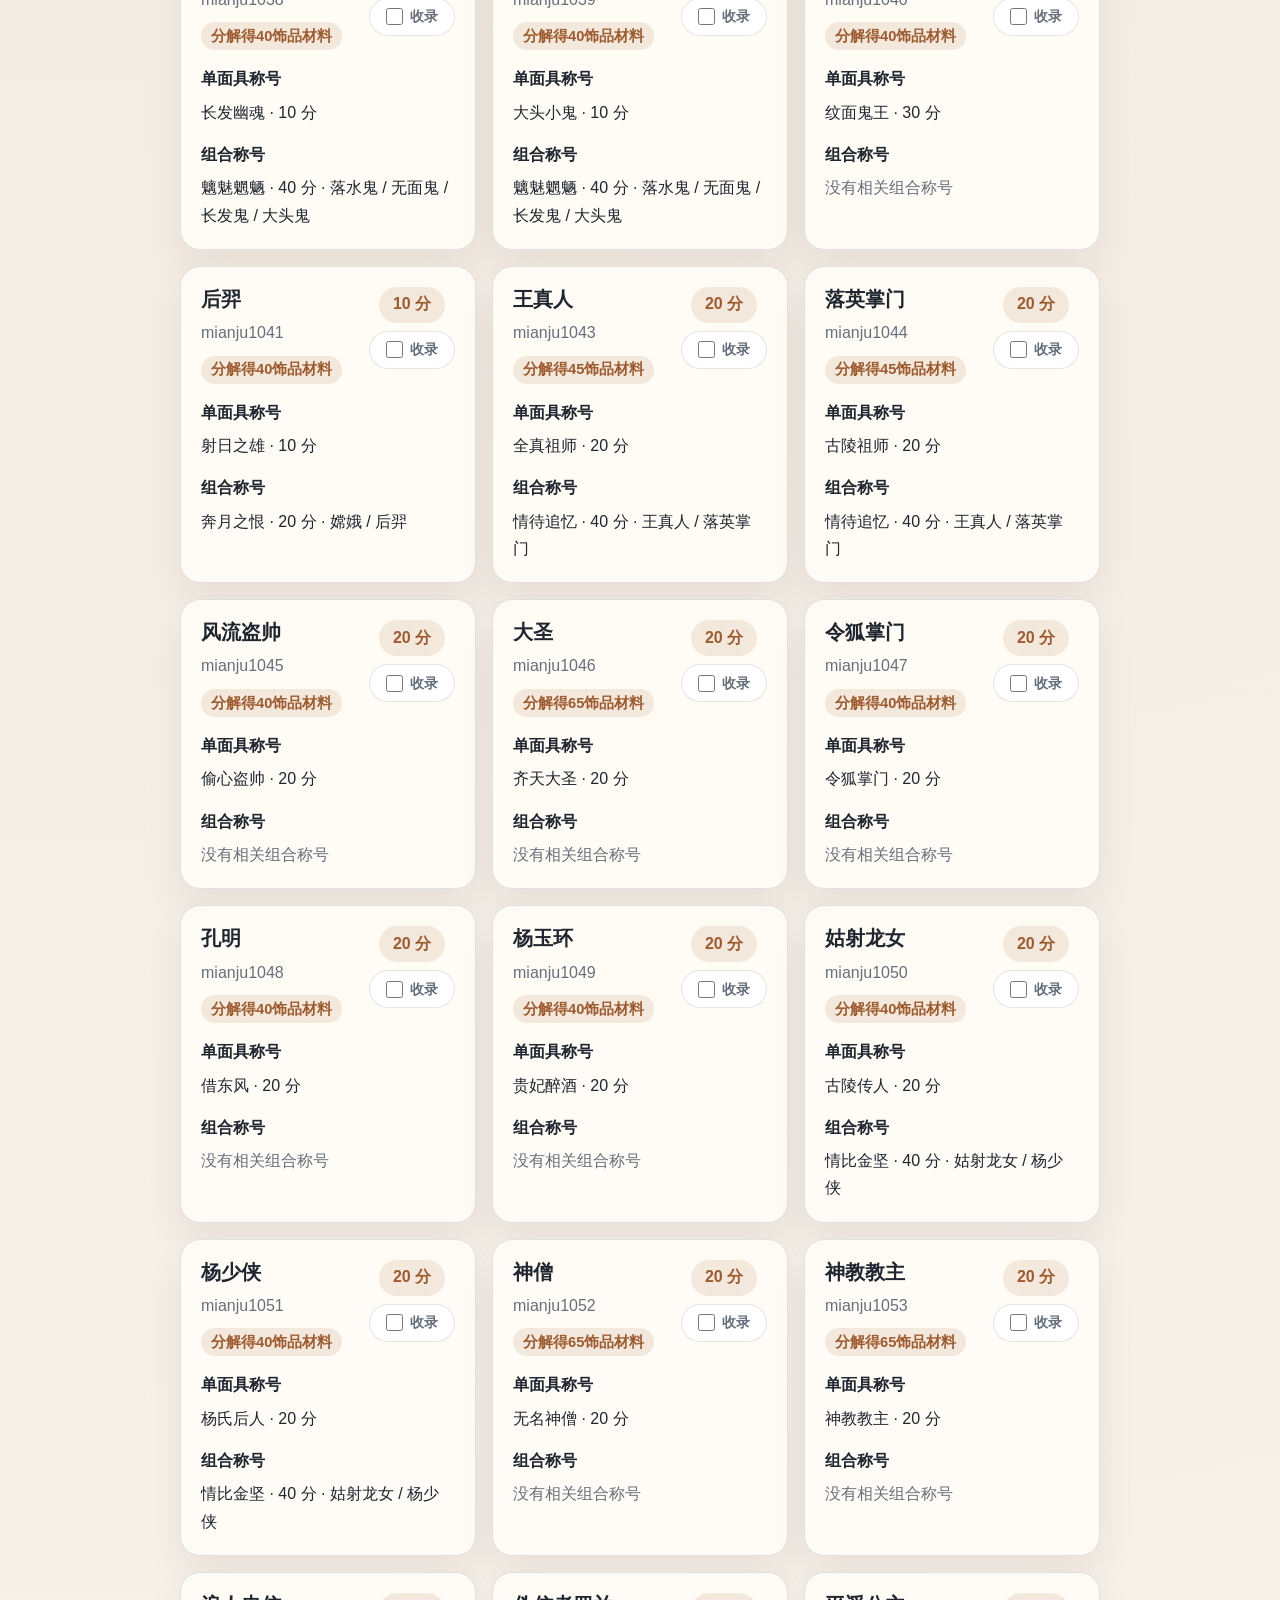
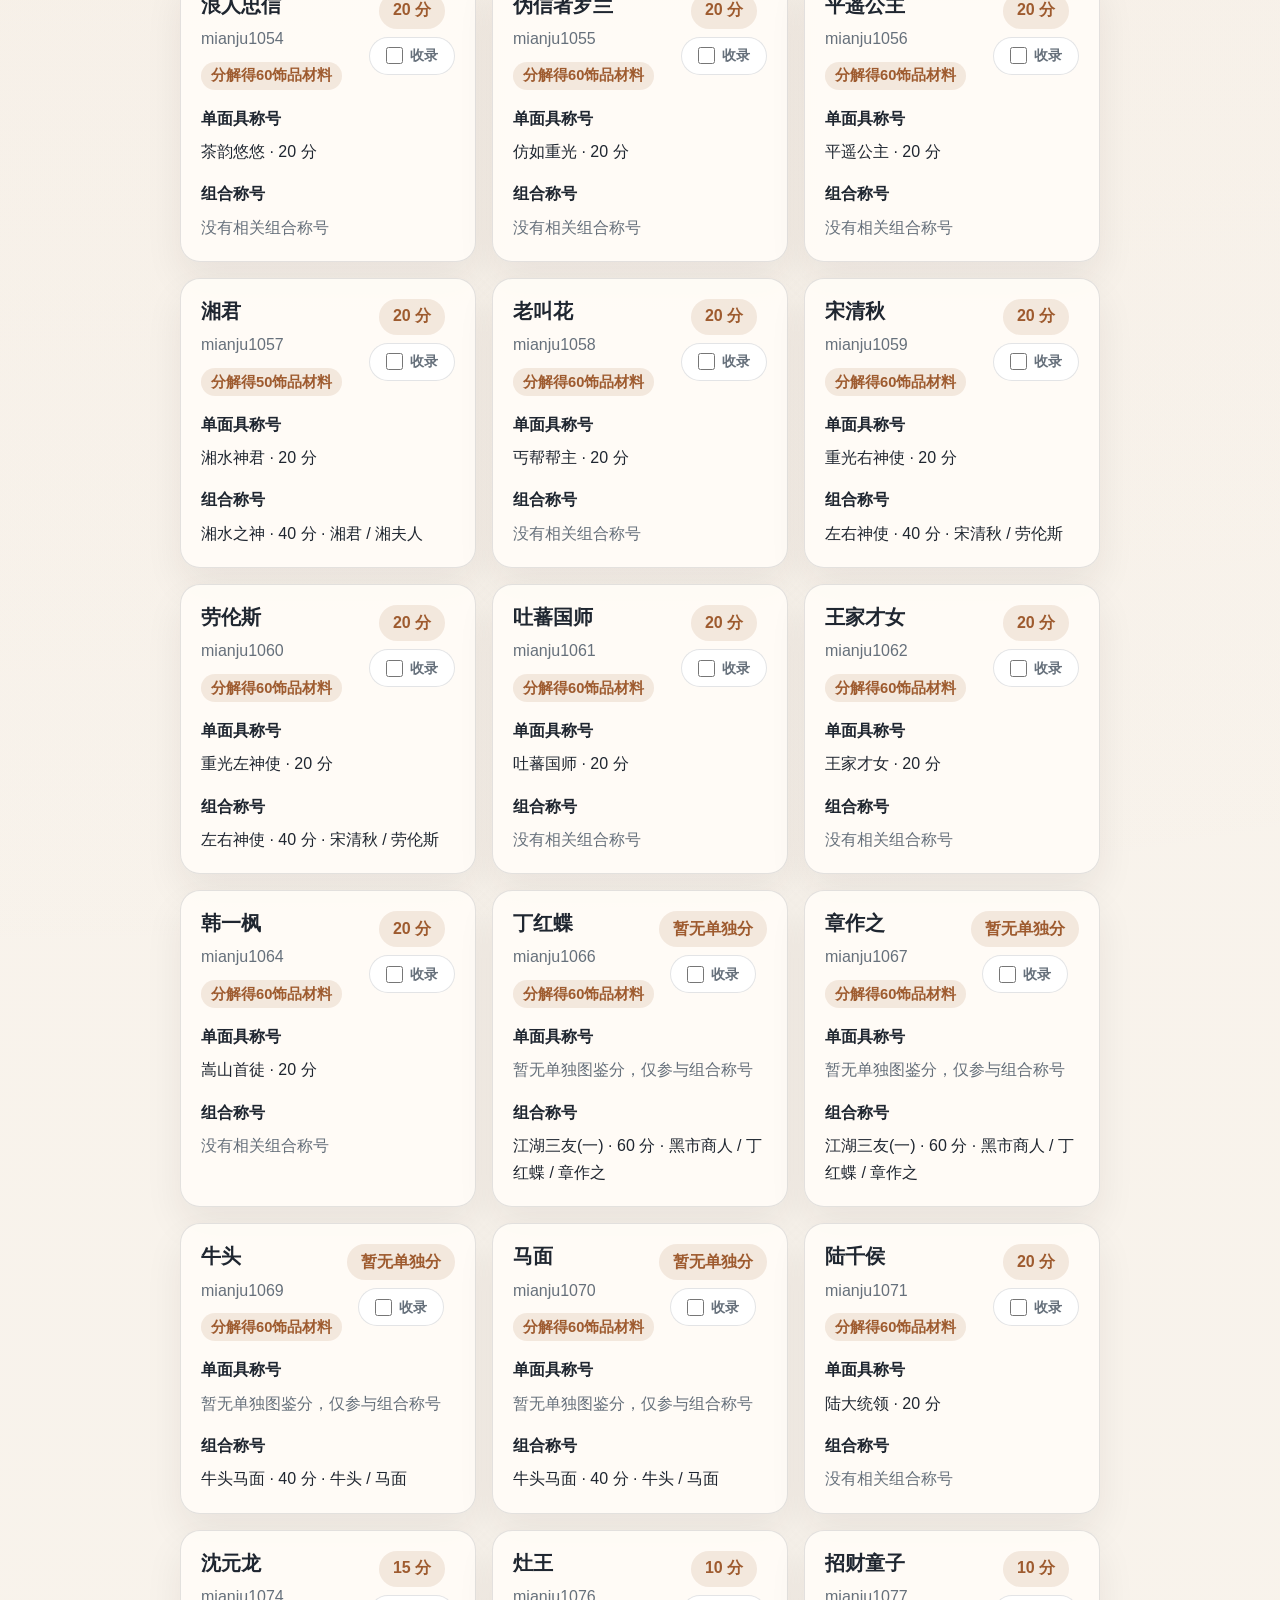
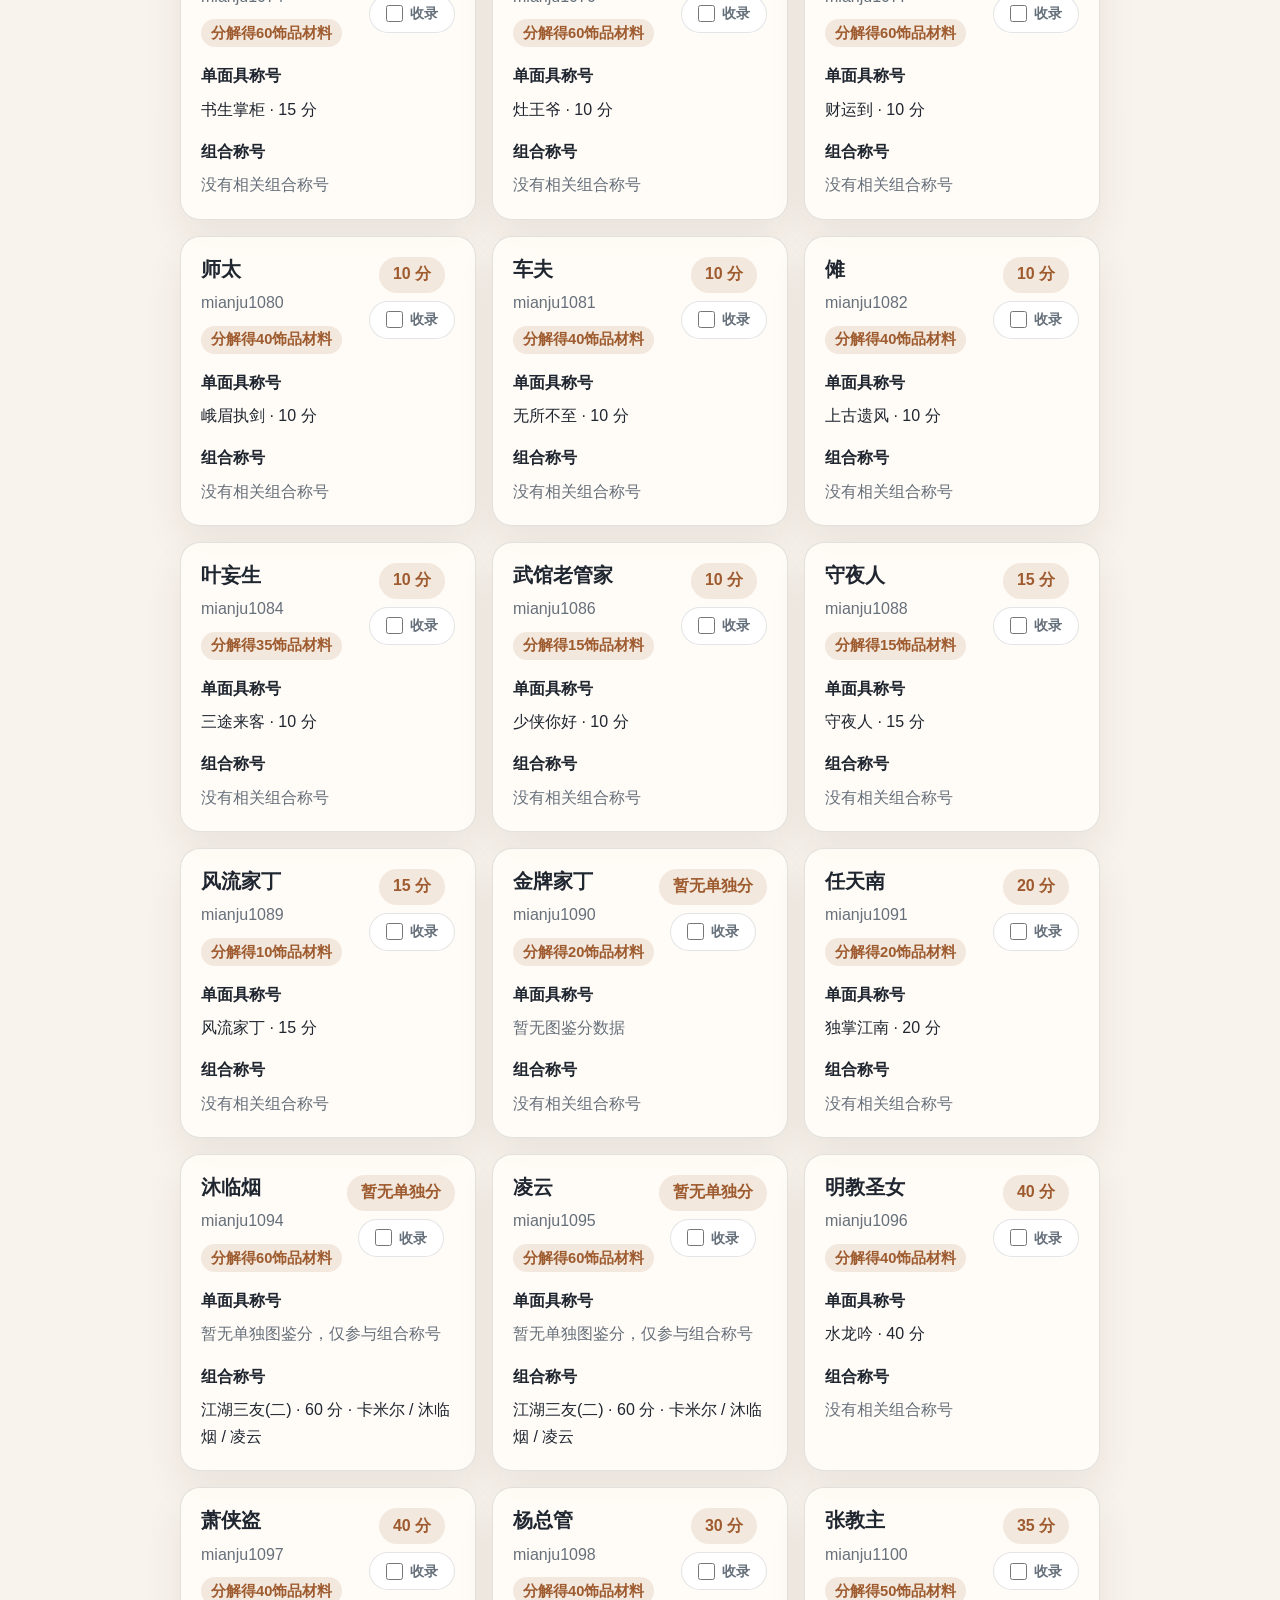
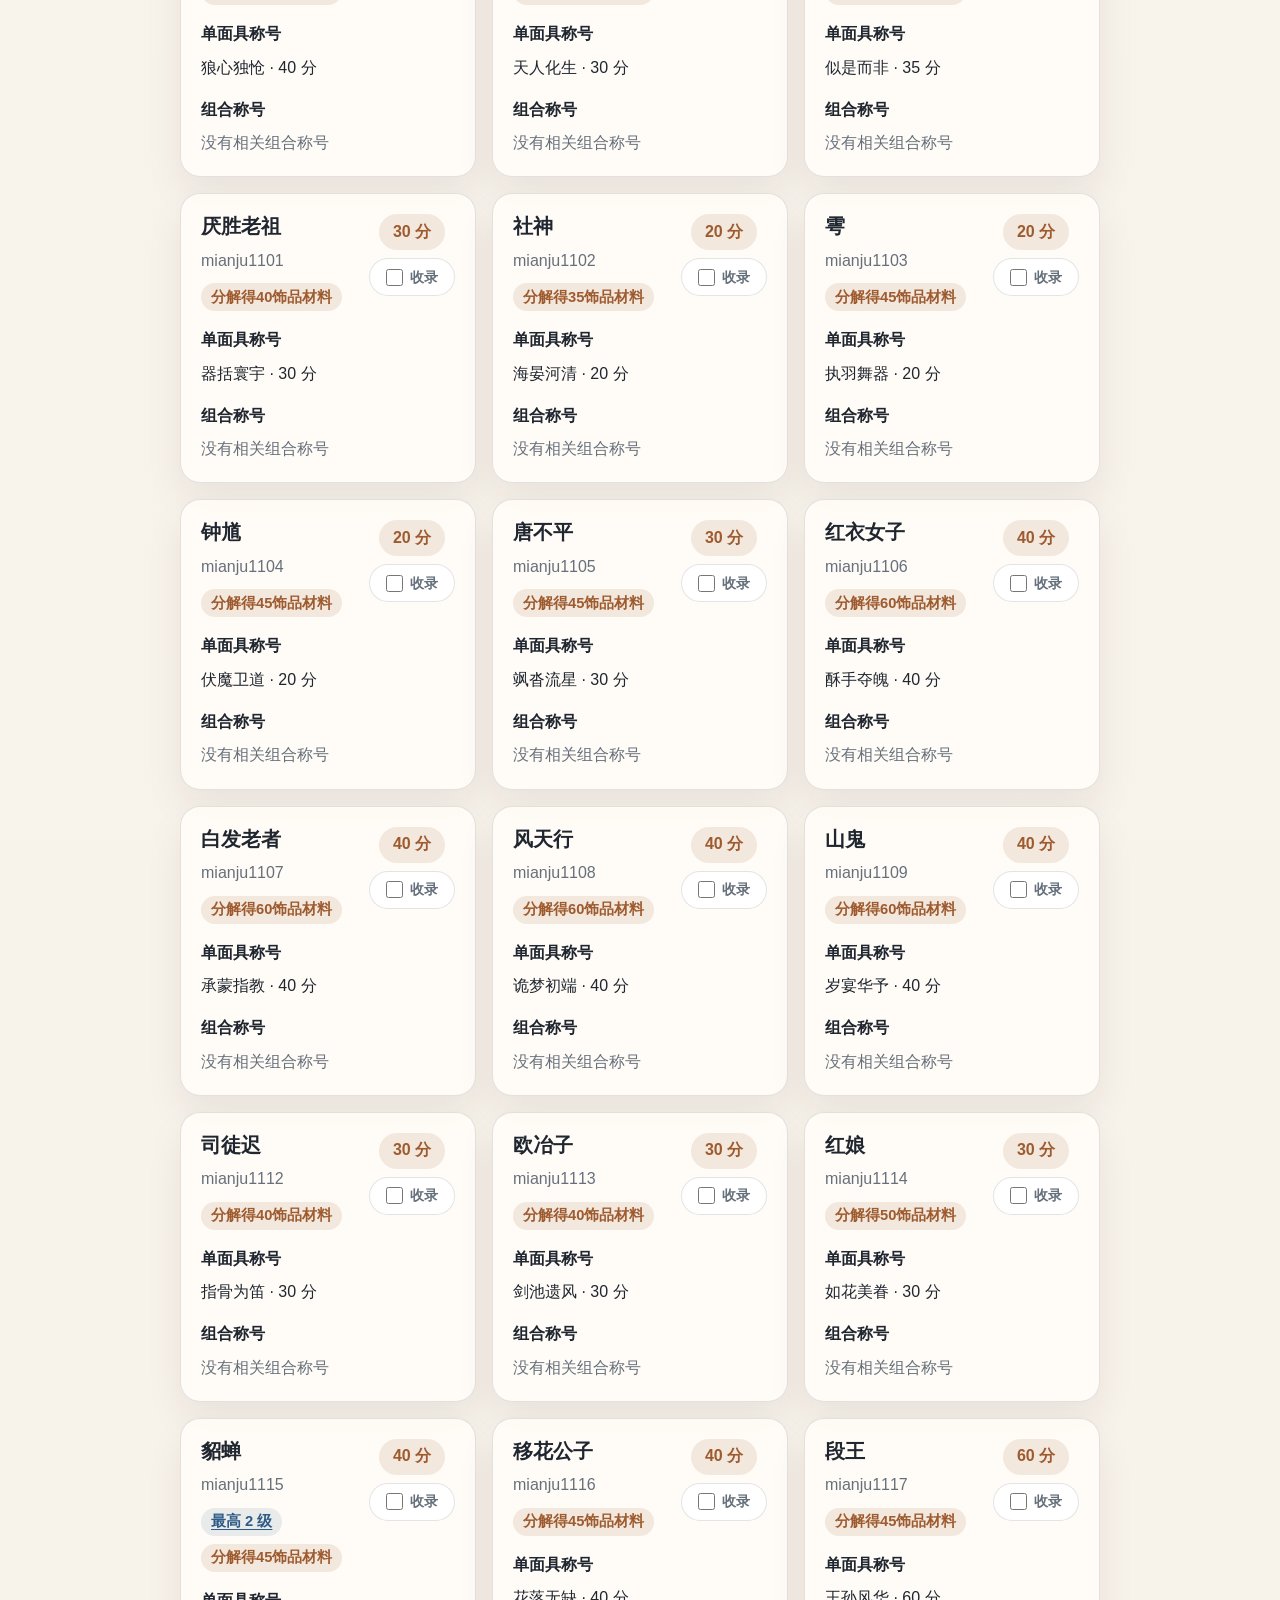
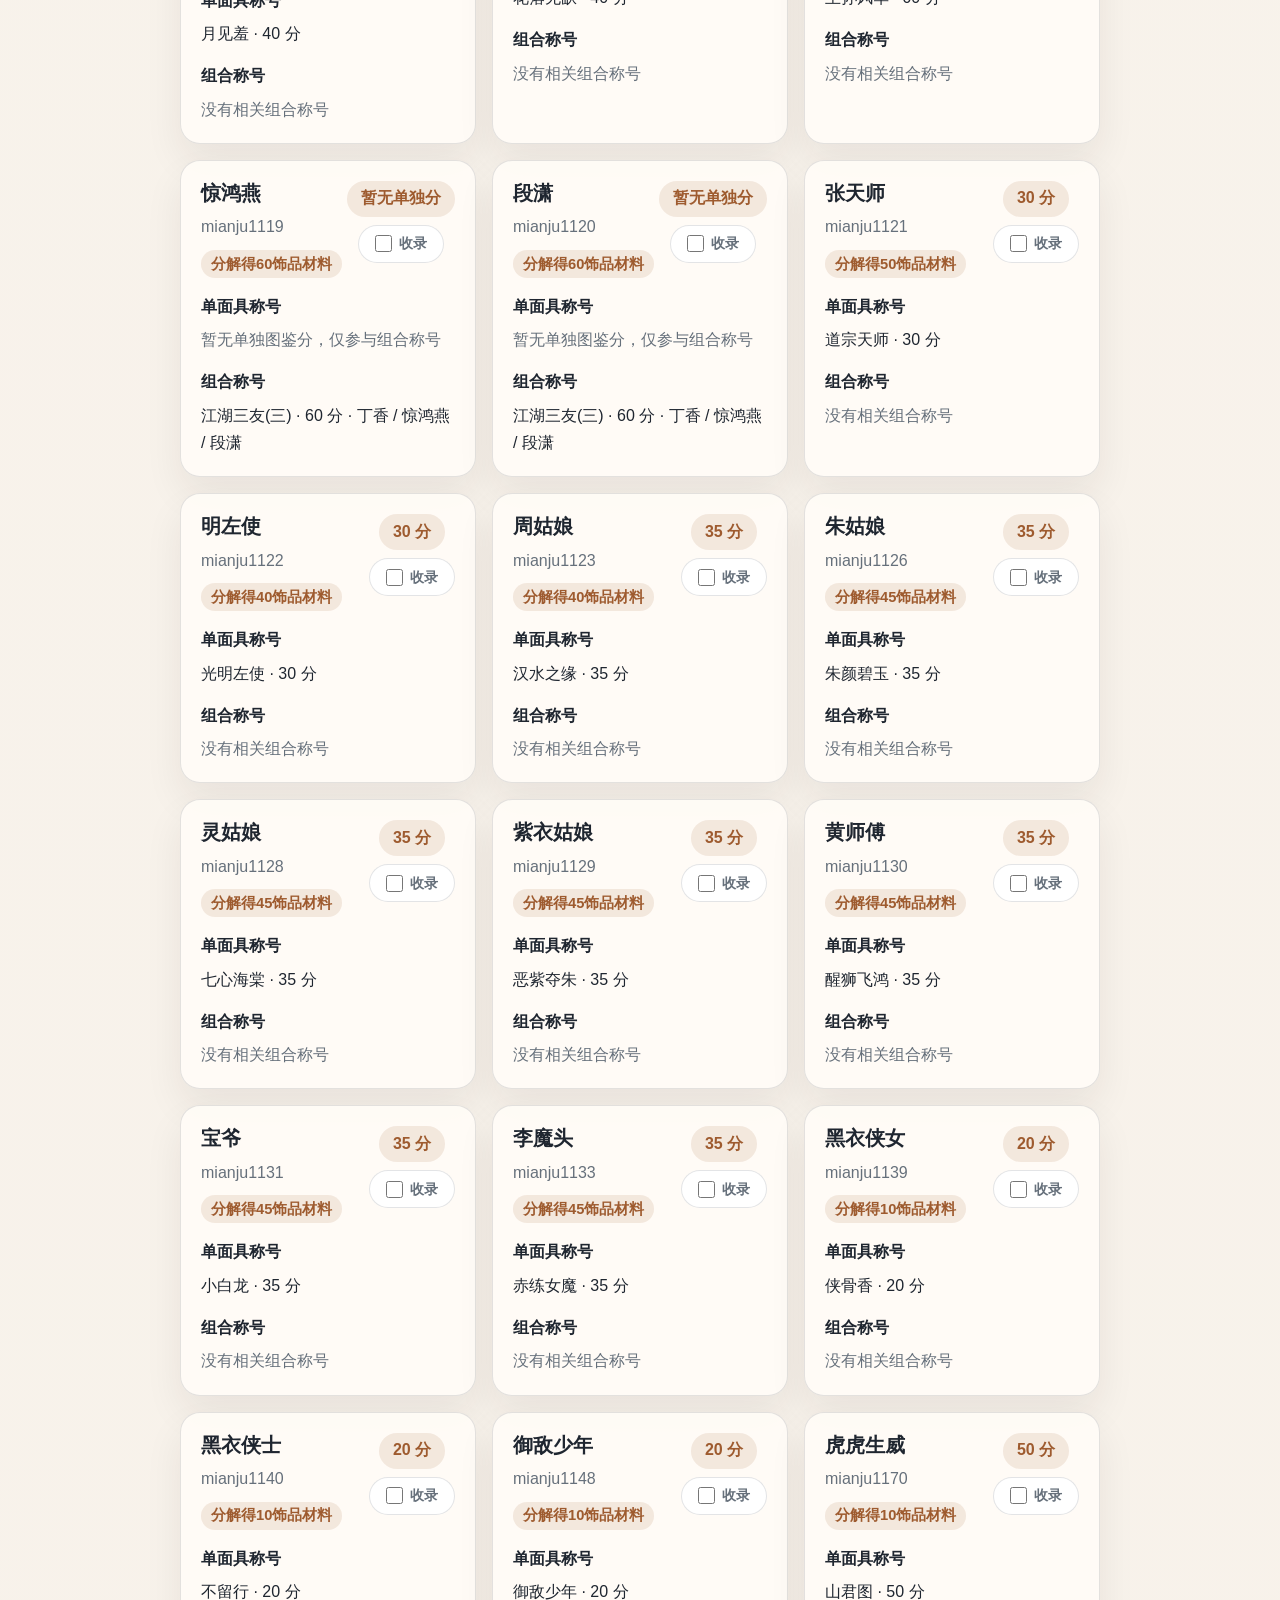
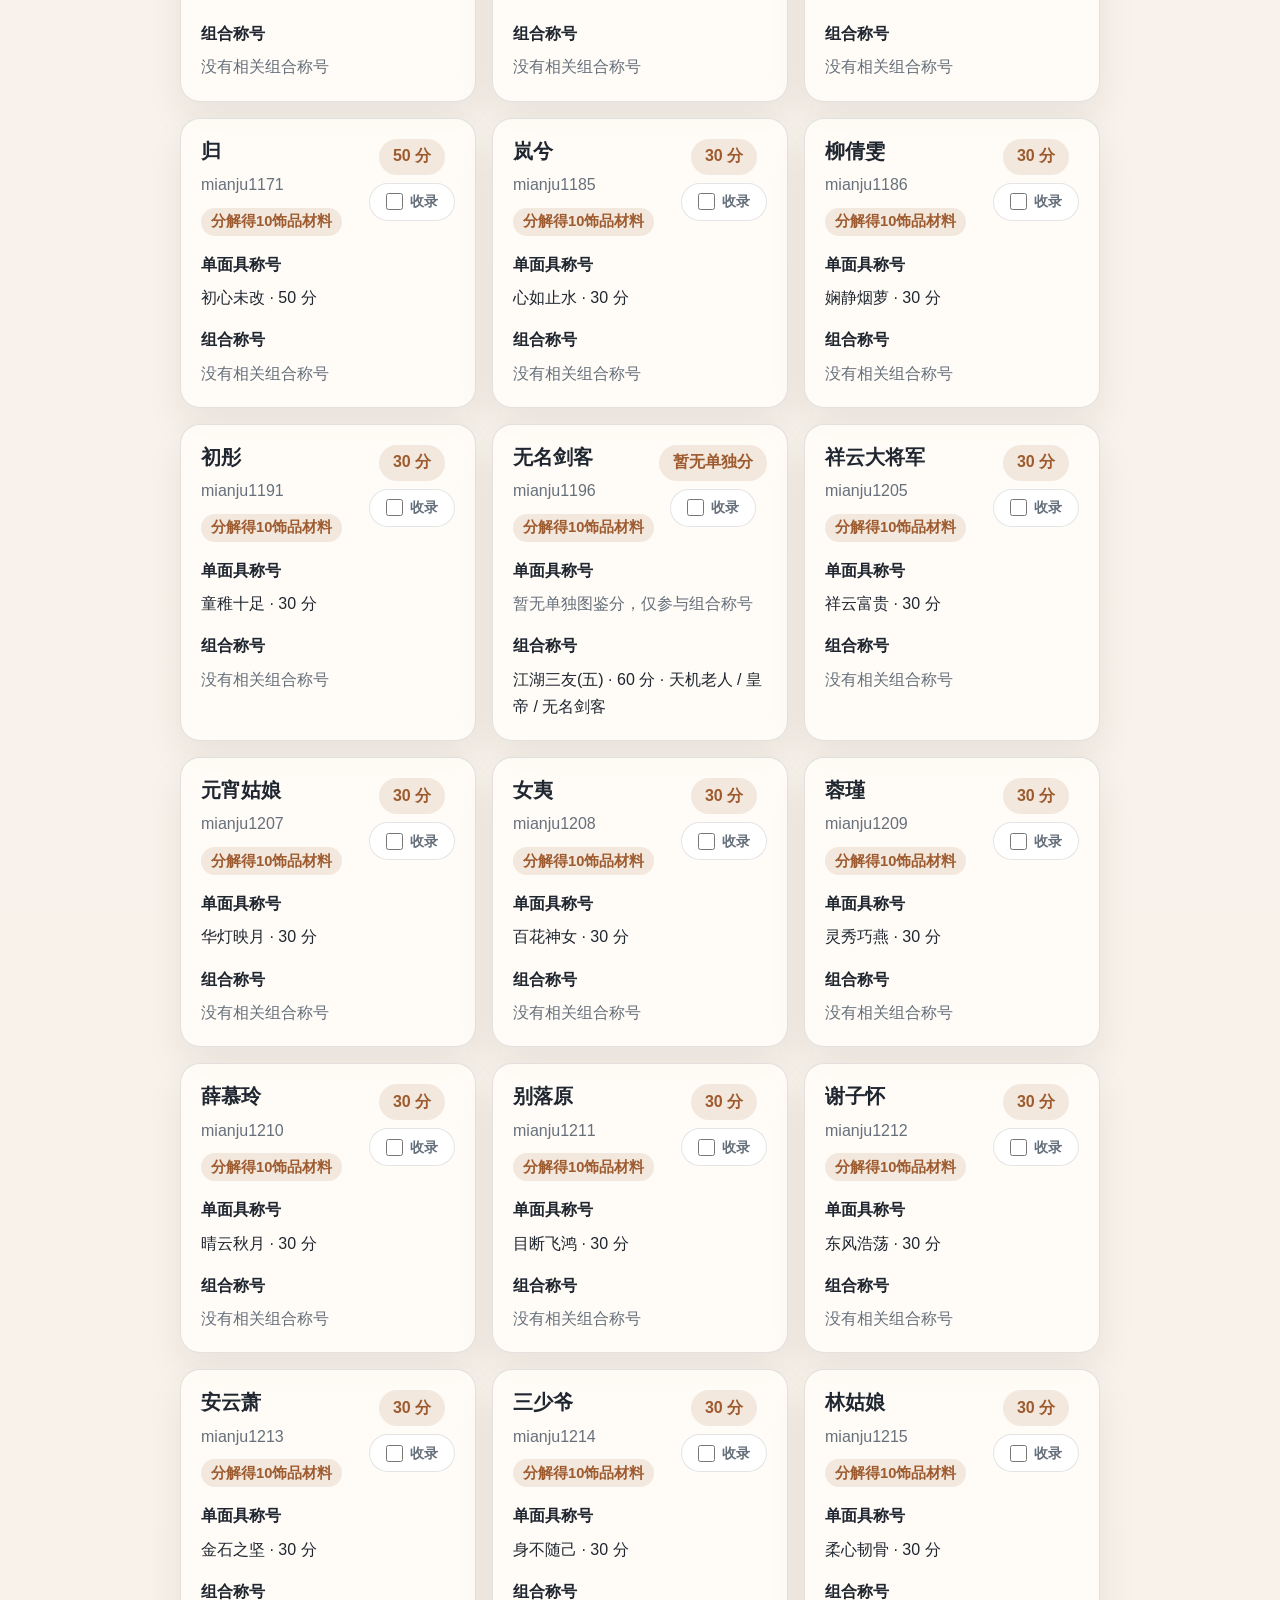
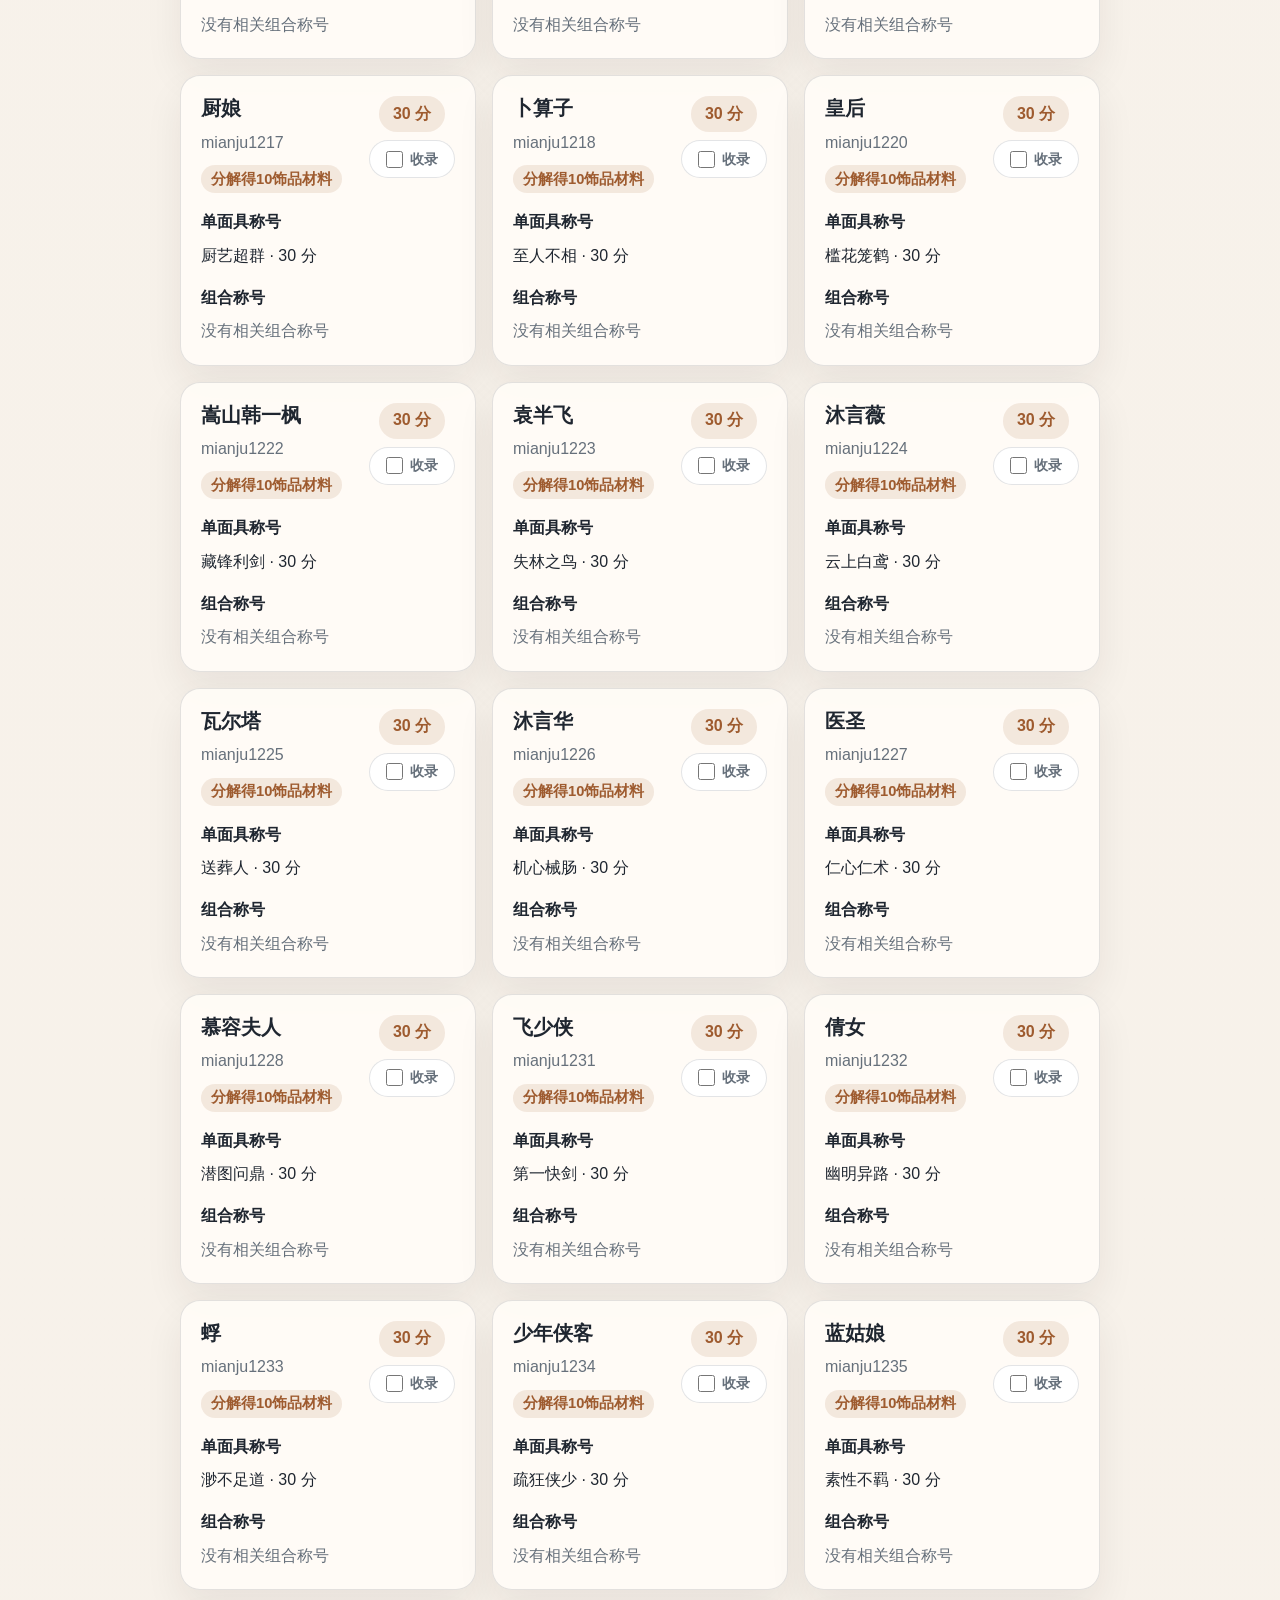
==== commit ad89ecc0: "更新面具“已收录”按钮效果" ====
--- a/index.html
+++ b/index.html
@@ -19,7 +19,7 @@
         } catch (error) {}
       })();
     </script>
-    <link rel="stylesheet" href="./styles.css?v=20260520-guide2" />
+    <link rel="stylesheet" href="./styles.css?v=20260729-collection-control" />
   </head>
   <body>
     <button
@@ -204,7 +204,9 @@
               <span class="info-chip decompose-chip" hidden></span>
             </div>
           </div>
-          <span class="score-badge"></span>
+          <div class="card-actions">
+            <span class="score-badge"></span>
+          </div>
         </div>
         <div class="card-body">
           <div class="detail-block">
@@ -238,6 +240,6 @@
     </template>
 
     <script src="./vendor/pinyin-pro.js?v=20260520-guide2" defer></script>
-    <script src="./app.js?v=20260708-mask-data" defer></script>
+    <script src="./app.js?v=20260729-collection-control" defer></script>
   </body>
 </html>
--- a/styles.css
+++ b/styles.css
@@ -1397,6 +1397,60 @@
   color: #1f845c;
 }
 
+.mask-owned-control {
+  display: inline-flex;
+  align-items: center;
+  justify-content: center;
+  flex: 0 0 auto;
+  gap: 7px;
+  min-width: 86px;
+  min-height: 38px;
+  padding: 0 10px;
+  border: 1px solid var(--line);
+  border-radius: var(--radius-sm);
+  background: var(--surface-strong);
+  color: var(--muted);
+  font-size: 0.88rem;
+  font-weight: 700;
+  line-height: 1.2;
+  white-space: nowrap;
+  cursor: pointer;
+  user-select: none;
+  touch-action: manipulation;
+}
+
+.mask-owned-input {
+  width: 17px;
+  height: 17px;
+  margin: 0;
+  accent-color: #287655;
+  cursor: pointer;
+}
+
+.mask-owned-control:hover {
+  border-color: rgba(40, 118, 85, 0.42);
+  background: rgba(40, 118, 85, 0.07);
+}
+
+.mask-owned-control:has(.mask-owned-input:focus-visible) {
+  outline: 3px solid rgba(40, 118, 85, 0.16);
+  outline-offset: 2px;
+}
+
+.mask-owned-control.is-checked {
+  border-color: rgba(40, 118, 85, 0.3);
+  background: rgba(40, 118, 85, 0.1);
+  color: #216c4c;
+}
+
+.mask-owned-control.is-readonly {
+  cursor: default;
+}
+
+.mask-owned-control.is-readonly .mask-owned-input {
+  cursor: default;
+}
+
 .card-state-row {
   display: flex;
   flex-wrap: wrap;
@@ -1470,6 +1524,14 @@
 
 .card-heading {
   min-width: 0;
+}
+
+.card-actions {
+  display: flex;
+  flex-direction: column;
+  align-items: center;
+  flex: 0 0 auto;
+  gap: 8px;
 }
 
 .card-title {
@@ -1616,6 +1678,7 @@
 .pill,
 .score-badge,
 .info-chip,
+.mask-owned-control,
 .upgrade-cost-list {
   transition:
     background-color 280ms ease-out,
@@ -1718,6 +1781,21 @@
 :root[data-theme="dark"] .suggestion-item:hover,
 :root[data-theme="dark"] .suggestion-item:focus-visible {
   background: rgba(255, 255, 255, 0.08);
+}
+
+:root[data-theme="dark"] .mask-owned-control {
+  background: rgba(255, 255, 255, 0.04);
+}
+
+:root[data-theme="dark"] .mask-owned-control:hover {
+  border-color: rgba(114, 214, 168, 0.68);
+  background: rgba(114, 214, 168, 0.1);
+}
+
+:root[data-theme="dark"] .mask-owned-control.is-checked {
+  border-color: rgba(114, 214, 168, 0.38);
+  background: rgba(114, 214, 168, 0.14);
+  color: #82ddb3;
 }
 
 :root[data-theme="dark"] .trait-form,
@@ -1753,6 +1831,10 @@
 }
 
 @media (max-width: 720px) {
+  .mask-owned-control {
+    min-height: 44px;
+  }
+
   .page {
     width: min(100% - 20px, 920px);
     padding-top: 60px;
@@ -2167,6 +2249,21 @@
     background: rgba(255, 255, 255, 0.08);
   }
 
+  :root:not([data-theme]) .mask-owned-control {
+    background: rgba(255, 255, 255, 0.04);
+  }
+
+  :root:not([data-theme]) .mask-owned-control:hover {
+    border-color: rgba(114, 214, 168, 0.68);
+    background: rgba(114, 214, 168, 0.1);
+  }
+
+  :root:not([data-theme]) .mask-owned-control.is-checked {
+    border-color: rgba(114, 214, 168, 0.38);
+    background: rgba(114, 214, 168, 0.14);
+    color: #82ddb3;
+  }
+
   :root:not([data-theme]) .trait-form,
   :root:not([data-theme]) .filter-form,
   :root:not([data-theme]) .inventory-panel {
